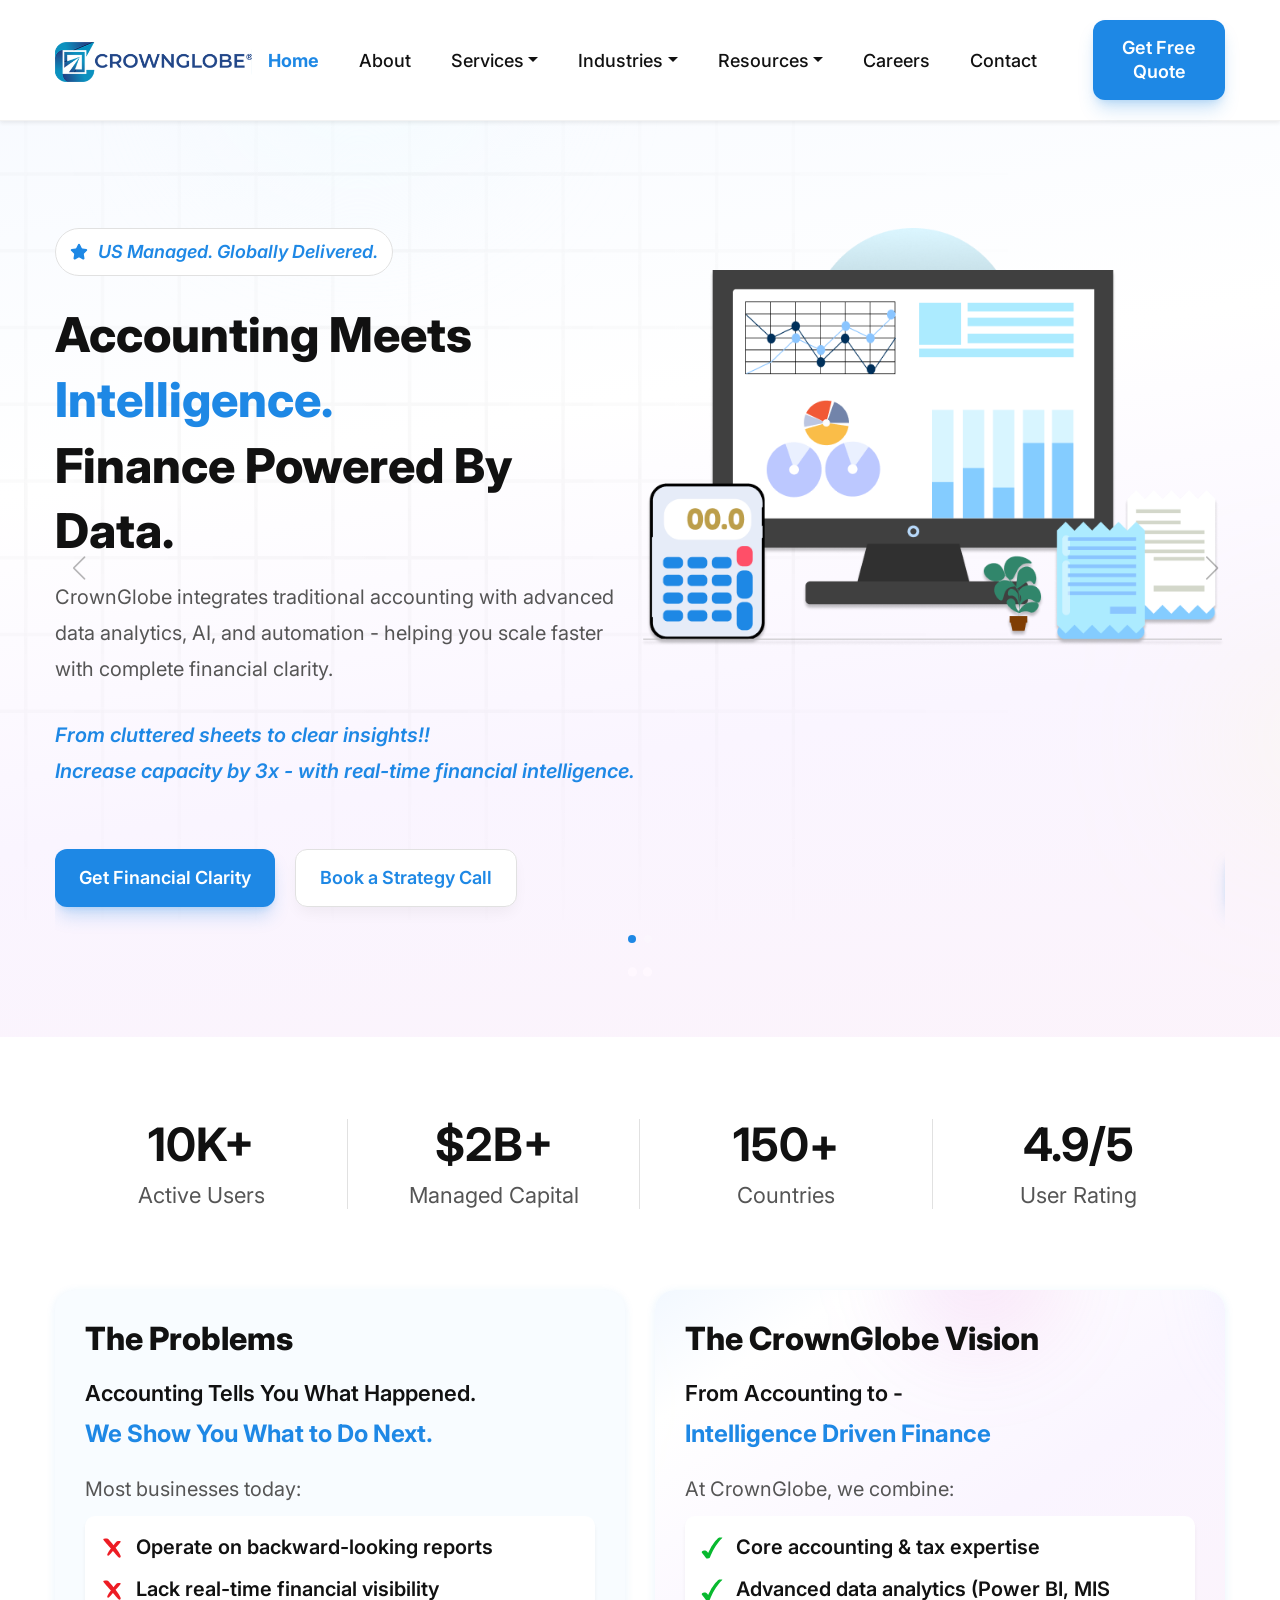
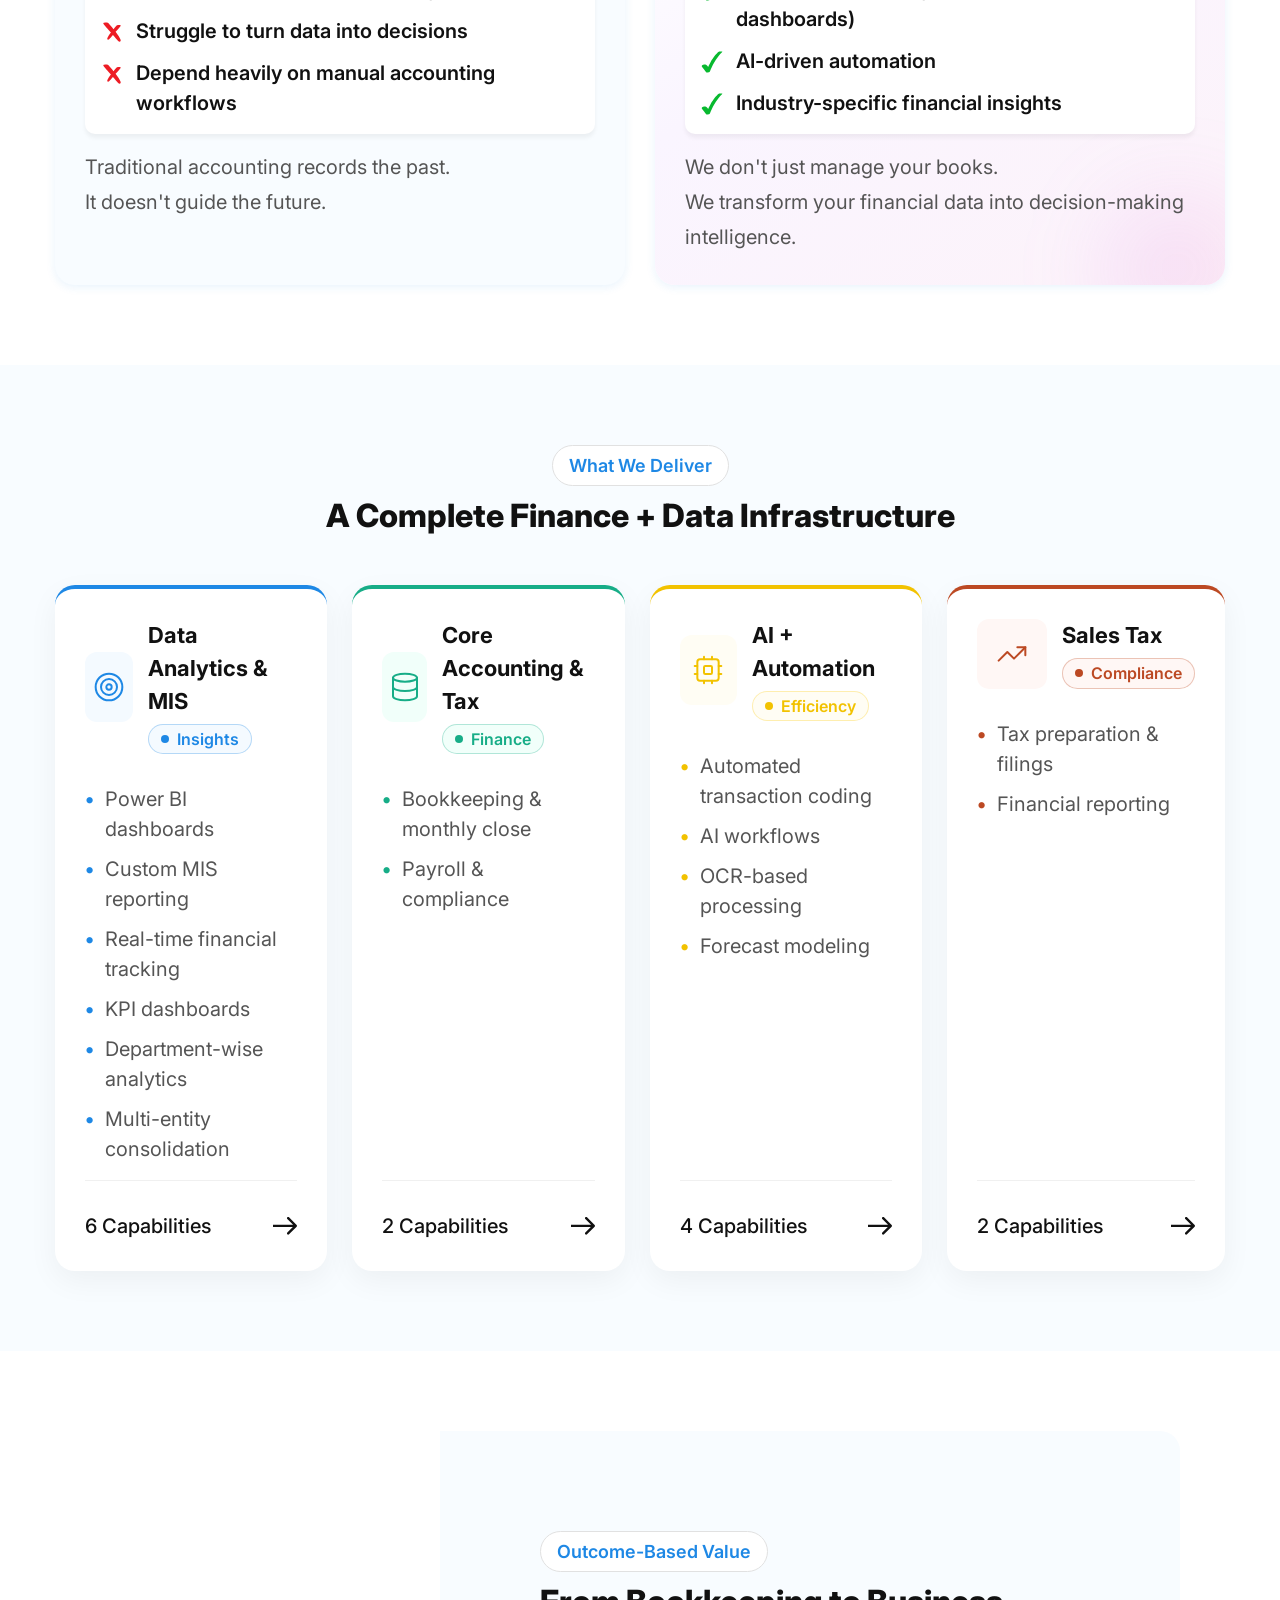
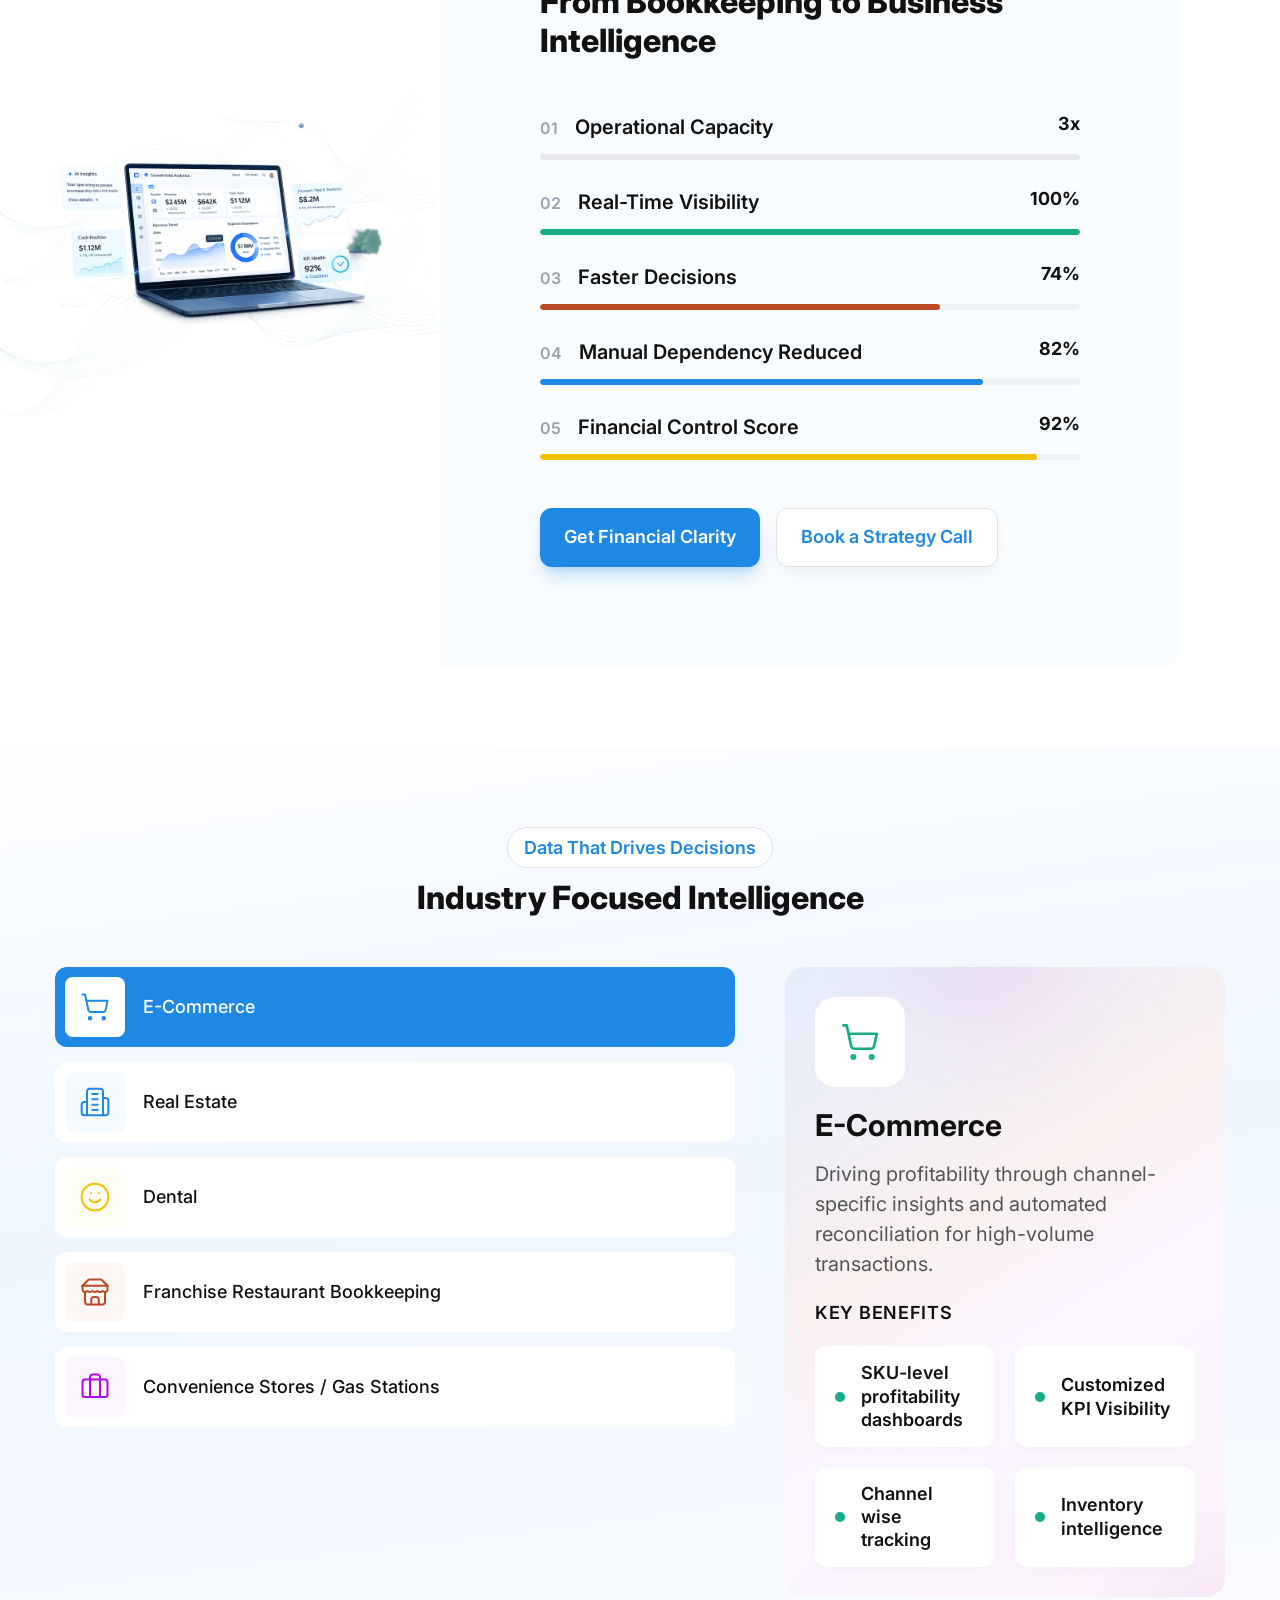
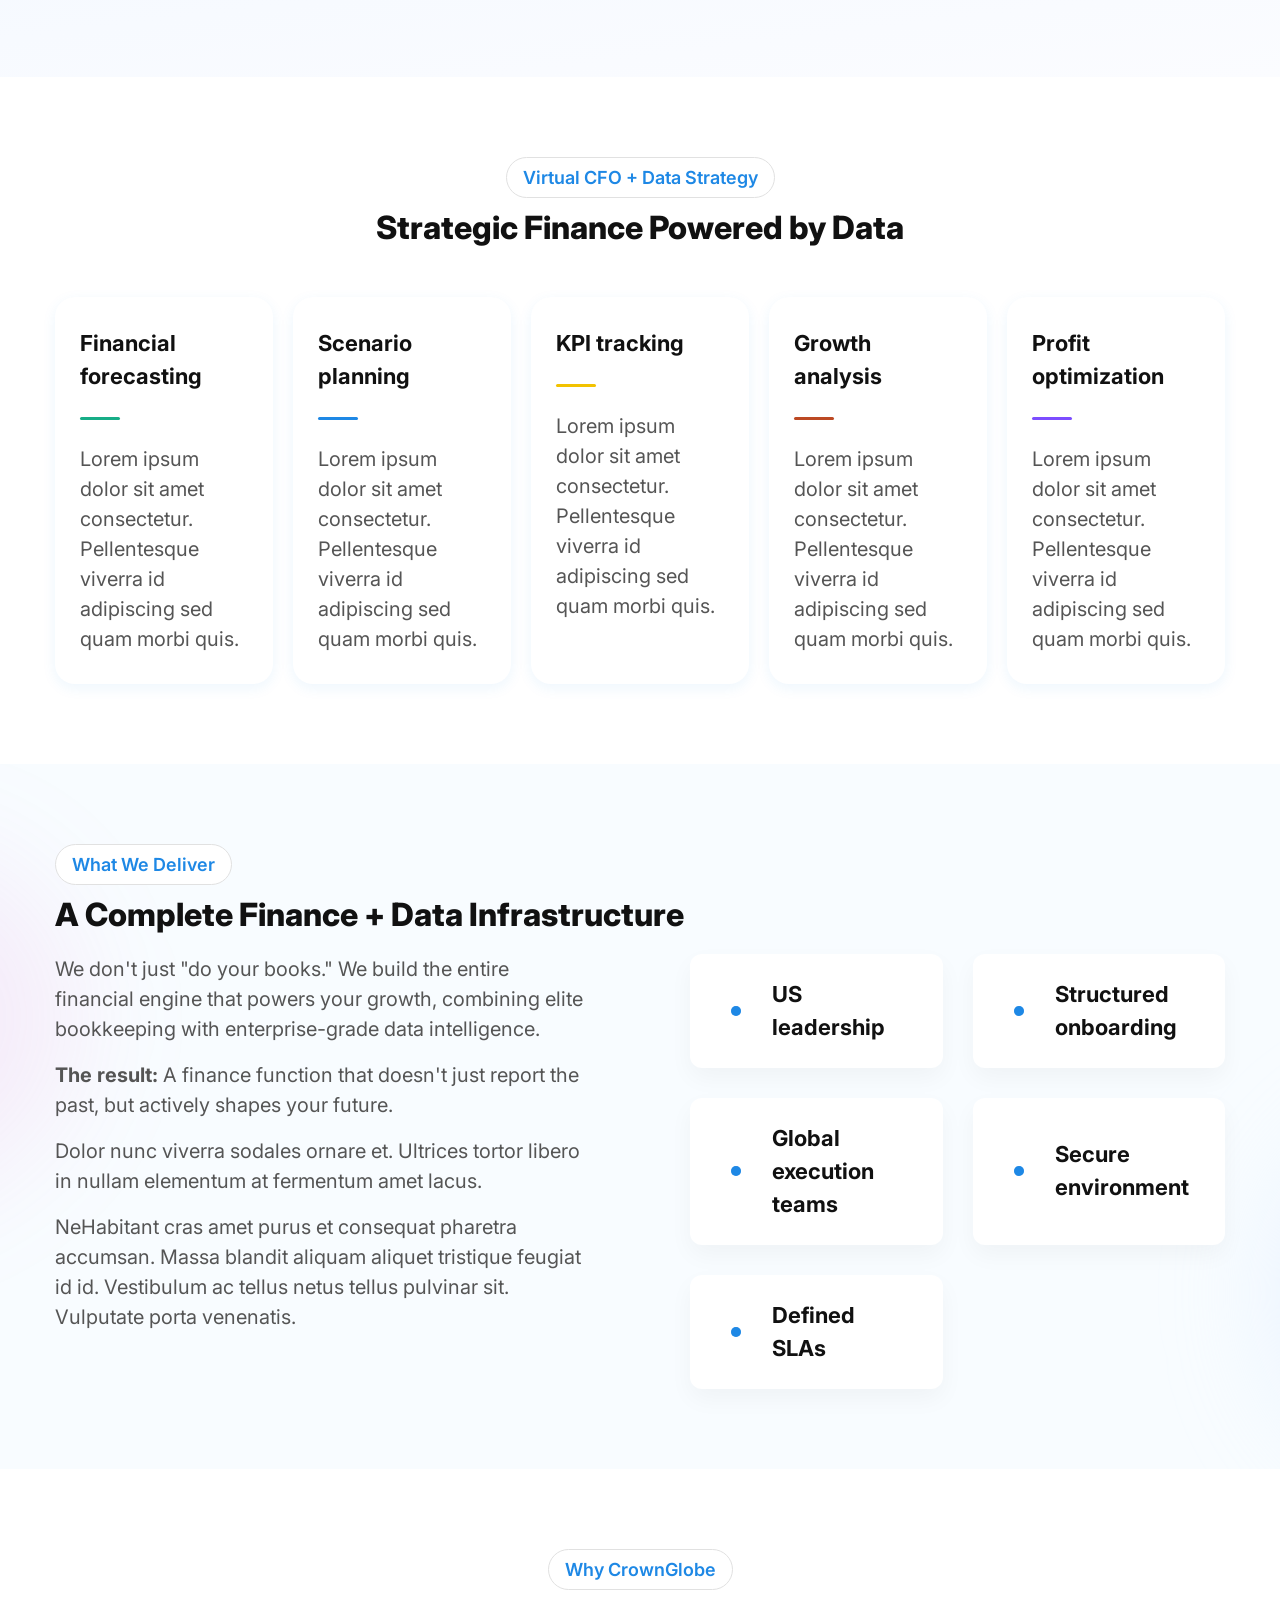
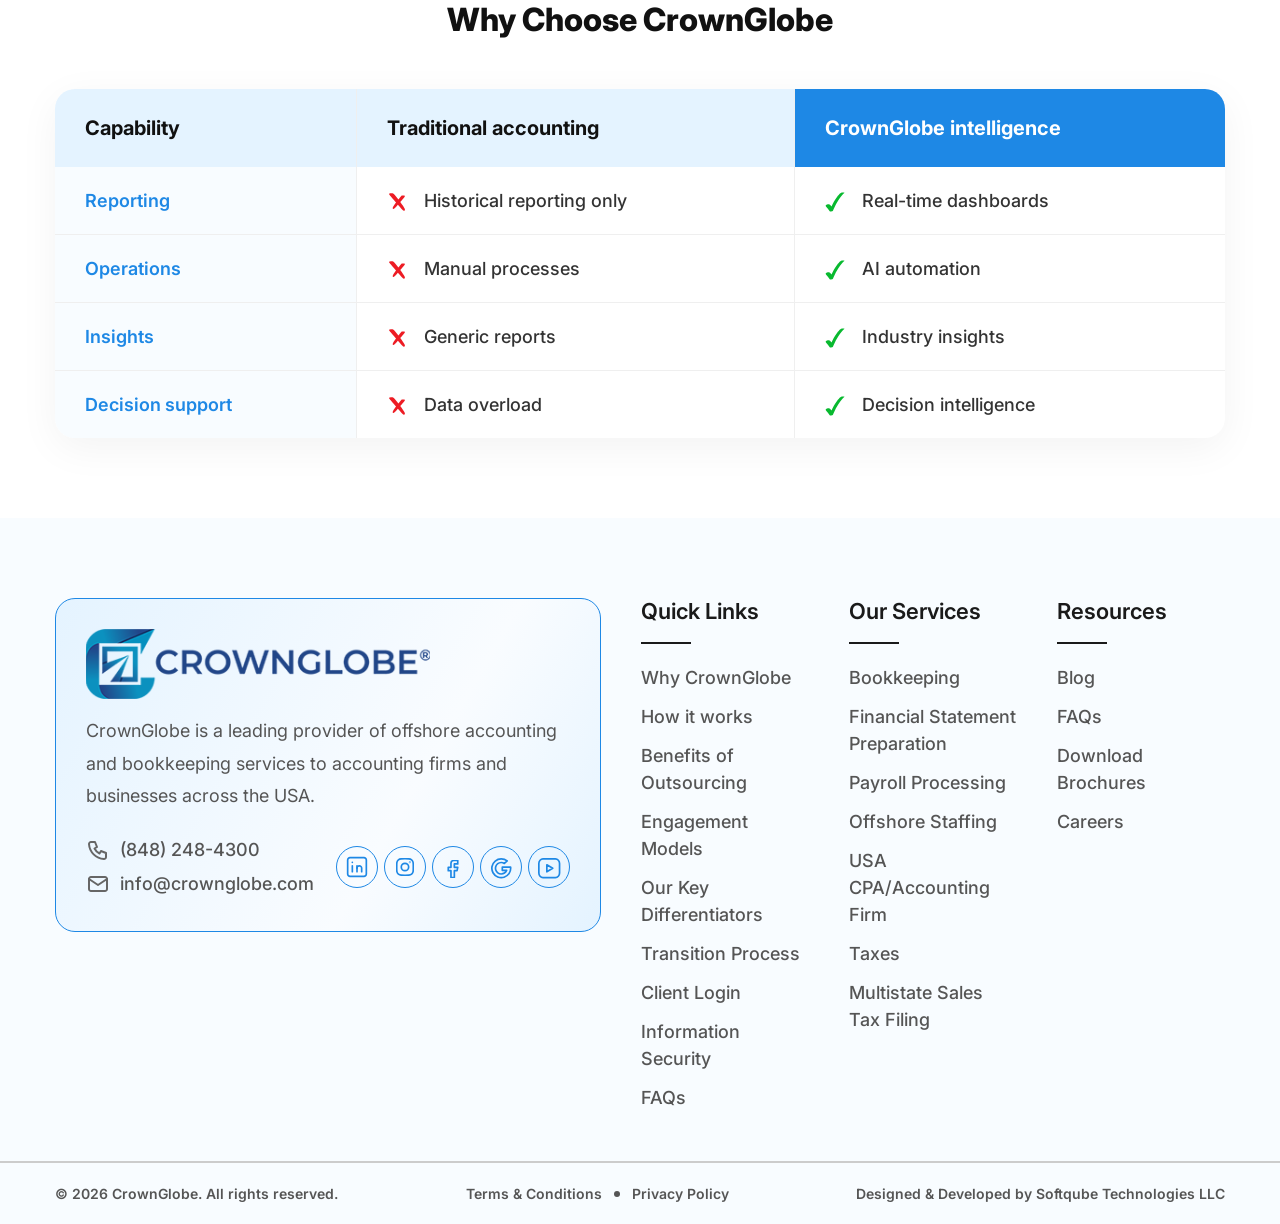
==== index.html @ 58e28f7f "Desing Chnages Done" ====
<!DOCTYPE html>
<html lang="en">

<head>
    <meta charset="UTF-8">
    <meta name="viewport" content="width=device-width, initial-scale=1.0">
    <title>Crown Globe</title>
    <link href="https://cdn.jsdelivr.net/npm/bootstrap@5.3.3/dist/css/bootstrap.min.css" rel="stylesheet">
    <link rel="stylesheet" href="https://cdn.jsdelivr.net/npm/swiper@11/swiper-bundle.min.css" />
    <link rel="stylesheet" href="style/style.css">
    <link rel="stylesheet" href="style/services.css">
    <link rel="stylesheet" href="style/responsive.css">
    <link rel="icon" type="image/svg+xml" href="media-images/favicon.svg">
</head>

<body>
    <!-- Header Section -->
    <header class="custom-header bg-white shadow-sm">
        <nav class="navbar navbar-expand-xl py-0">
            <div class="cg-container navbar-nav flex-row gap-2 align-items-center w-100">
                <!-- Logo -->
                <a class="navbar-brand me-0" href="index.html">
                    <img src="media-images/logo.svg"
                        alt="Crown Globe - Offshore Accounting and Bookkeeping Services for USA Firms" height="40"
                        class="d-inline-block align-text-top">
                </a>
                <div class="d-flex gap-xl-5 gap-3 align-items-center justify-content-end w-100">
                    <!-- Mobile Toggle -->
                    <button class="navbar-toggler" type="button" data-bs-toggle="collapse" data-bs-target="#navContent">
                        <span class="navbar-toggler-icon"></span>
                    </button>

                    <!-- Navigation Links -->
                    <div class="collapse navbar-collapse justify-content-center" id="navContent">
                        <div class="mobile-menu-header d-xl-none">
                            <a href="#"><img src="media-images/logo.svg"
                                    alt="Crown Globe - Global Accounting Intelligence" height="40"></a>
                            <button class="navbar-toggler close-btn" type="button" data-bs-toggle="collapse"
                                data-bs-target="#navContent">
                                <span>&times;</span>
                            </button>
                        </div>
                        <ul class="navbar-nav gap-xl-4 gap-1">
                            <li class="nav-item ">
                                <a class="nav-link active" href="index.html">Home</a>
                            </li>
                            <li class="nav-item">
                                <a class="nav-link" href="#">About</a>
                            </li>
                            <li class="nav-item dropdown">
                                <a class="nav-link dropdown-toggle" href="services.html" role="button"
                                    data-bs-toggle="dropdown">Services</a>
                                <ul class="dropdown-menu">
                                    <li><a class="dropdown-item" href="services.html">Bookkeeping</a></li>
                                    <li><a class="dropdown-item" href="#">Financial Statement Preparation</a></li>
                                    <li><a class="dropdown-item" href="#">Payroll Processing</a></li>
                                    <li><a class="dropdown-item" href="#">Offshore Staffing</a></li>
                                    <li><a class="dropdown-item" href="transition.html">Transition Process</a></li>
                                    <li><a class="dropdown-item" href="for-tax.html">USA CPA/Accounting Firm</a></li>
                                    <li><a class="dropdown-item" href="for-tax.html">Taxes</a></li>
                                </ul>
                            </li>
                            <li class="nav-item dropdown">
                                <a class="nav-link dropdown-toggle" href="#" role="button"
                                    data-bs-toggle="dropdown">Industries</a>
                                <ul class="dropdown-menu">
                                    <li><a class="dropdown-item" href="#">Dental</a></li>
                                    <li><a class="dropdown-item" href="#">Franchise</a></li>
                                    <li><a class="dropdown-item" href="#">Liquor Store</a></li>
                                    <li><a class="dropdown-item" href="#">Gas Station</a></li>
                                    <li><a class="dropdown-item" href="#">Hotel</a></li>
                                    <li><a class="dropdown-item" href="#">IT & AI</a></li>
                                    <li><a class="dropdown-item" href="#">Real Estate</a></li>
                                    <li><a class="dropdown-item" href="#">Restaurant</a></li>
                                </ul>
                            </li>
                            <li class="nav-item dropdown">
                                <a class="nav-link dropdown-toggle" href="#" role="button"
                                    data-bs-toggle="dropdown">Resources</a>
                                <ul class="dropdown-menu">
                                    <li><a class="dropdown-item" href="Blog.html">Blogs</a></li>
                                    <li><a class="dropdown-item" href="#">Videos</a></li>
                                    <li><a class="dropdown-item" href="#">Brochures</a></li>
                                    <li><a class="dropdown-item" href="#">Tax Tips</a></li>
                                </ul>
                            </li>
                            <li class="nav-item">
                                <a class="nav-link" href="#">Careers</a>
                            </li>
                            <li class="nav-item">
                                <a class="nav-link" href="#">Contact</a>
                            </li>
                        </ul>
                        <div class="d-xl-none my-3 w-100 px-3">
                            <a href="#" class="common-btn py-3 px-4 w-100 text-center">Get Free Quote</a>
                        </div>
                    </div>

                    <!-- Call to Action -->
                    <div class="d-none d-lg-block">
                        <a href="#" class="common-btn py-3 px-4">Get Free Quote</a>
                    </div>
                </div>
            </div>
        </nav>
    </header>
    <!-- Hero Section -->
    <main>
        <!-- Hero-section -->
        <section>
            <div class="hero-main py-80"
                style="background:url(./media-images/hero-bg.svg) no-repeat center center/cover;">
                <div class="cg-container">
                    <div class="swiper hero-slider">
                        <div class="swiper-wrapper">
                            <!-- Slide 1 -->
                            <div class="swiper-slide">
                                <div class="hero-inner-main">
                                    <div class="hero-inner">
                                        <div class="hero-content">
                                            <span><img src="./media-images/star-icon.svg"
                                                    alt="Quality Assurance Star Icon">
                                                US Managed. Globally Delivered.</span>
                                            <h1>Accounting Meets<br /> <span>Intelligence.</span><br /> Finance Powered
                                                By Data.
                                            </h1>
                                            <p>CrownGlobe integrates traditional accounting with advanced data
                                                analytics, AI, and automation - helping you scale faster with complete
                                                financial clarity.</p>
                                            <div class="highlight-content">
                                                <p>From cluttered sheets to clear insights!! <br /> Increase capacity by
                                                    3x -
                                                    with real-time financial intelligence.</p>
                                            </div>
                                            <div class="hero-btn">
                                                <a href="#" class="common-btn py-3 px-4">Get Financial Clarity</a>
                                                <a href="#" class="common-btn-white py-3 px-4">Book a Strategy Call</a>
                                            </div>
                                        </div>
                                    </div>
                                    <div class="hero-image">
                                        <img src="media-images/hero-main.png"
                                            alt="Crown Globe - Advanced Financial Analytics and AI Powered Accounting Platform"
                                            class="img-fluid">
                                    </div>
                                </div>
                            </div>
                            <!-- Slide 2 -->
                            <div class="swiper-slide">
                                <div class="hero-inner-main">
                                    <div class="hero-inner">
                                        <div class="hero-content">
                                            <span><img src="./media-images/star-icon.svg"
                                                    alt="Quality Assurance Star Icon">
                                                US Managed. Globally Delivered.</span>
                                            <h1>Accounting Meets<br /> <span>Intelligence.</span><br /> Finance Powered
                                                By Data.
                                            </h1>
                                            <p>CrownGlobe integrates traditional accounting with advanced data
                                                analytics, AI, and automation - helping you scale faster with complete
                                                financial clarity.</p>
                                            <div class="highlight-content">
                                                <p>From cluttered sheets to clear insights!! <br /> Increase capacity by
                                                    3x -
                                                    with real-time financial intelligence.</p>
                                            </div>
                                            <div class="hero-btn">
                                                <a href="#" class="common-btn py-3 px-4">Get Financial Clarity</a>
                                                <a href="#" class="common-btn-white py-3 px-4">Book a Strategy Call</a>
                                            </div>
                                        </div>
                                    </div>
                                    <div class="hero-image">
                                        <img src="media-images/hero-main.png"
                                            alt="Crown Globe - Accounting Intelligence and Business Growth Dashboard"
                                            class="img-fluid">
                                    </div>
                                </div>
                            </div>
                            <!-- Repeat Slide 1 for demonstration if needed -->
                        </div>
                        <!-- Navigation -->
                        <div class="swiper-button-next"></div>
                        <div class="swiper-button-prev"></div>
                        <!-- Pagination -->
                        <div class="swiper-pagination"></div>
                    </div>
                </div>
            </div>
        </section>
        <!-- The Problem Section -->
        <section>
            <div class="problem-section py-80">
                <div class="cg-container">
                    <div class="stats-grid">
                        <div class="stat-item">
                            <h2 class="counter" data-target="10">10</h2><span>K+</span>
                            <p>Active Users</p>
                        </div>
                        <div class="stat-item">
                            <span>$</span>
                            <h2 class="counter" data-target="2">2</h2><span>B+</span>
                            <p>Managed Capital</p>
                        </div>
                        <div class="stat-item">
                            <h2 class="counter" data-target="150">0</h2><span>+</span>
                            <p>Countries</p>
                        </div>
                        <div class="stat-item">
                            <h2 class="counter" data-target="4.9" data-decimal="1">4.9</h2><span>/5</span>
                            <p>User Rating</p>
                        </div>
                    </div>
                    <div class="comparison-grid pt-80">
                        <div class="problem-card">
                            <h3>The Problems</h3>
                            <h4>Accounting Tells You What Happened. <span>We Show You What to Do Next.</span></h4>
                            <p>Most businesses today:</p>
                            <ul>
                                <li>Operate on backward-looking reports</li>
                                <li>Lack real-time financial visibility</li>
                                <li>Struggle to turn data into decisions</li>
                                <li>Depend heavily on manual accounting
                                    workflows</li>
                            </ul>
                            <div class="card-footer">
                                <p>Traditional accounting records the past. <br> It doesn't guide the future.</p>
                            </div>
                        </div>
                        <div class="vision-card common-bg-gradient">
                            <h3>The CrownGlobe Vision</h3>
                            <h4>From Accounting to - <span>Intelligence Driven Finance</span></h4>
                            <p>At CrownGlobe, we combine:</p>
                            <ul>
                                <li>Core accounting & tax expertise</li>
                                <li>Advanced data analytics (Power BI, MIS
                                    dashboards)</li>
                                <li>AI-driven automation</li>
                                <li>Industry-specific financial insights</li>
                            </ul>
                            <div class="card-footer">
                                <p>We don't just manage your books. <br> We transform your financial data into
                                    decision-making intelligence.</p>
                            </div>
                        </div>
                    </div>
                </div>
            </div>
        </section>
        <!-- What We Deliver -->
        <section>
            <div class="what-we-deliver py-80 common-bg-gradient-light">
                <div class="cg-container">
                    <div class="section-header">
                        <span>What We Deliver</span>
                        <h2>A Complete Finance + Data Infrastructure</h2>
                    </div>
                    <div class="deliver-grid">
                        <!-- Card 1 -->
                        <div class="deliver-card border-blue">
                            <div class="card-top">
                                <div class="icon-box bg-light-blue">
                                    <img src="media-images/why-us-1.svg"
                                        alt="Data Analytics and MIS Reporting Insights Icon">
                                </div>
                                <div class="title-box">
                                    <h3>Data Analytics & MIS</h3>
                                    <span class="badge-pill pill-blue">Insights</span>
                                </div>
                            </div>
                            <ul>
                                <li>Power BI dashboards</li>
                                <li>Custom MIS reporting</li>
                                <li>Real-time financial tracking</li>
                                <li>KPI dashboards</li>
                                <li>Department-wise analytics</li>
                                <li>Multi-entity consolidation</li>
                            </ul>
                            <a class="card-footer">
                                <span>6 Capabilities</span>
                                <img src="media-images/black-right-arrow.svg" alt="View More Capabilities">
                            </a>
                        </div>
                        <!-- Card 2 -->
                        <div class="deliver-card border-green">
                            <div class="card-top">
                                <div class="icon-box bg-light-green">
                                    <img src="media-images/why-us-2.svg" alt="Core Accounting and Tax Services Icon">
                                </div>
                                <div class="title-box">
                                    <h3>Core Accounting & Tax</h3>
                                    <span class="badge-pill pill-green">Finance</span>
                                </div>
                            </div>
                            <ul>
                                <li>Bookkeeping & monthly close</li>
                                <li>Payroll & compliance</li>
                            </ul>
                            <a class="card-footer">
                                <span>2 Capabilities</span>
                                <img src="media-images/black-right-arrow.svg" alt="View More Capabilities">
                            </a>
                        </div>
                        <!-- Card 3 -->
                        <div class="deliver-card border-yellow">
                            <div class="card-top">
                                <div class="icon-box bg-light-yellow">
                                    <img src="media-images/why-us-3.svg" alt="AI and Financial Process Automation Icon">
                                </div>
                                <div class="title-box">
                                    <h3>AI + Automation</h3>
                                    <span class="badge-pill pill-yellow">Efficiency</span>
                                </div>
                            </div>
                            <ul>
                                <li>Automated transaction coding</li>
                                <li>AI workflows</li>
                                <li>OCR-based processing</li>
                                <li>Forecast modeling</li>
                            </ul>
                            <a class="card-footer">
                                <span>4 Capabilities</span>
                                <img src="media-images/black-right-arrow.svg" alt="View More Capabilities">
                            </a>
                        </div>
                        <!-- Card 4 -->
                        <div class="deliver-card border-orange">
                            <div class="card-top">
                                <div class="icon-box bg-light-orange">
                                    <img src="media-images/why-us-4.svg"
                                        alt="Sales Tax Compliance and Filing Services Icon">
                                </div>
                                <div class="title-box">
                                    <h3>Sales Tax</h3>
                                    <span class="badge-pill pill-orange">Compliance</span>
                                </div>
                            </div>
                            <ul>
                                <li>Tax preparation & filings</li>
                                <li>Financial reporting</li>
                            </ul>
                            <a class="card-footer">
                                <span>2 Capabilities</span>
                                <img src="media-images/black-right-arrow.svg" alt="View More Capabilities">
                            </a>
                        </div>
                    </div>
                </div>
            </div>
        </section>
        <!-- Outcome-Based Value -->
        <section>
            <div class="outcome-main py-80">
                <div>
                    <div class="outcome-grid">
                        <div class="outcome-image">
                            <img src="media-images/outcome-image.png"
                                alt="CrownGlobe Performance Metrics - Visualizing Business Growth and Operational Capacity"
                                class="img-fluid">
                        </div>
                        <div class="outcome-content">
                            <div class="section-header">
                                <span>Outcome-Based Value</span>
                                <h2>From Bookkeeping to Business Intelligence</h2>
                            </div>
                            <div class="progress-list">
                                <!-- Progress Item 1 -->
                                <div class="progress-item">
                                    <div class="progress-info">
                                        <h3><span>01</span> Operational capacity</h3>
                                        <span class="value">3x</span>
                                    </div>
                                    <div class="progress-bar-bg">
                                        <div class="progress-bar-fill bg-blue" data-width="100"></div>
                                    </div>
                                </div>
                                <!-- Progress Item 2 -->
                                <div class="progress-item">
                                    <div class="progress-info">
                                        <h3><span>02</span> Real-time visibility</h3>
                                        <span class="value">100%</span>
                                    </div>
                                    <div class="progress-bar-bg">
                                        <div class="progress-bar-fill bg-green" data-width="100"></div>
                                    </div>
                                </div>
                                <!-- Progress Item 3 -->
                                <div class="progress-item">
                                    <div class="progress-info">
                                        <h3><span>03</span> Faster decisions</h3>
                                        <span class="value">74%</span>
                                    </div>
                                    <div class="progress-bar-bg">
                                        <div class="progress-bar-fill bg-orange" data-width="74"></div>
                                    </div>
                                </div>
                                <!-- Progress Item 4 -->
                                <div class="progress-item">
                                    <div class="progress-info">
                                        <h3><span>04</span> Manual dependency reduced</h3>
                                        <span class="value">82%</span>
                                    </div>
                                    <div class="progress-bar-bg">
                                        <div class="progress-bar-fill bg-blue-dark" data-width="82"></div>
                                    </div>
                                </div>
                                <!-- Progress Item 5 -->
                                <div class="progress-item">
                                    <div class="progress-info">
                                        <h3><span>05</span> Financial control score</h3>
                                        <span class="value">92%</span>
                                    </div>
                                    <div class="progress-bar-bg">
                                        <div class="progress-bar-fill bg-yellow" data-width="92"></div>
                                    </div>
                                </div>
                            </div>
                            <div class="outcome-btns mt-5">
                                <a href="#" class="common-btn py-3 px-4">Get Financial Clarity</a>
                                <a href="#" class="common-btn-white py-3 px-4 ms-3">Book a Strategy Call</a>
                            </div>
                        </div>
                    </div>
                </div>
            </div>
        </section>
        <!-- Industry Focused Intelligence -->
        <section>
            <div class="industry-section py-80">
                <div class="cg-container">
                    <div class="section-header">
                        <span>Data That Drives Decisions</span>
                        <h2>Industry Focused Intelligence</h2>
                    </div>

                    <div class="industry-tab-wrapper">
                        <!-- Vertical Tabs Nav -->
                        <div class="industry-nav" id="industryTab" role="tablist" aria-orientation="vertical">
                            <button class="nav-link active" id="ecommerce-tab" data-bs-toggle="pill"
                                data-bs-target="#ecommerce" type="button" role="tab">
                                <div class="icon-box"><img src="media-images/ecommerce.svg"
                                        alt="E-Commerce Industry Financial Services Icon"></div>
                                <span>E-Commerce</span>
                            </button>
                            <button class="nav-link" id="realestate-tab" data-bs-toggle="pill"
                                data-bs-target="#realestate" type="button" role="tab">
                                <div class="icon-box"><img src="media-images/real-estate.svg"
                                        alt="Real Estate Financial Management Icon"></div>
                                <span>Real Estate</span>
                            </button>
                            <button class="nav-link" id="dental-tab" data-bs-toggle="pill" data-bs-target="#dental"
                                type="button" role="tab">
                                <div class="icon-box"><img src="media-images/dental.svg"
                                        alt="Dental Practice Accounting and Analytics Icon"></div>
                                <span>Dental</span>
                            </button>
                            <button class="nav-link" id="franchise-tab" data-bs-toggle="pill"
                                data-bs-target="#franchise" type="button" role="tab">
                                <div class="icon-box"><img src="media-images/franchise.svg"
                                        alt="Franchise Restaurant Bookkeeping and COGS Management Icon"></div>
                                <span>Franchise Restaurant Bookkeeping</span>
                            </button>
                            <button class="nav-link" id="convenience-tab" data-bs-toggle="pill"
                                data-bs-target="#convenience" type="button" role="tab">
                                <div class="icon-box"><img src="media-images/convenience.svg"
                                        alt="Convenience Stores and Gas Stations Financial Tracking Icon"></div>
                                <span>Convenience Stores / Gas Stations</span>
                            </button>
                        </div>

                        <!-- Tab Content -->
                        <div class="tab-content industry-content" id="industryTabContent">
                            <!-- E-Commerce Content -->
                            <div class="tab-pane fade show active" id="ecommerce" role="tabpanel">
                                <div class="content-header">
                                    <div class="content-icon">
                                        <img src="media-images/ecommerce.svg"
                                            alt="Detailed E-Commerce Business Intelligence Icon">
                                    </div>
                                    <h3>E-Commerce</h3>
                                    <p>Driving profitability through channel-specific insights and automated
                                        reconciliation for high-volume transactions.</p>
                                    <h4>Key Benefits</h4>
                                </div>
                                <div class="benefits-grid">
                                    <div class="benefit-item">
                                        <span class="dot" style="--pulse-color: #17ad87;"></span>
                                        <span>SKU-level profitability dashboards</span>
                                    </div>
                                    <div class="benefit-item">
                                        <span class="dot" style="--pulse-color: #17ad87;"></span>
                                        <span>Customized KPI Visibility</span>
                                    </div>
                                    <div class="benefit-item">
                                        <span class="dot" style="--pulse-color: #17ad87;"></span>
                                        <span>Channel wise tracking</span>
                                    </div>
                                    <div class="benefit-item">
                                        <span class="dot" style="--pulse-color: #17ad87;"></span>
                                        <span>Inventory intelligence</span>
                                    </div>
                                </div>
                            </div>
                            <!-- Real Estate Content -->
                            <div class="tab-pane fade" id="realestate" role="tabpanel">
                                <div class="content-header">
                                    <div class="content-icon">
                                        <img src="media-images/real-estate.svg"
                                            alt="Detailed Real Estate Asset Management Icon">
                                    </div>
                                    <h3>Real Estate</h3>
                                    <p>Full-cycle financial management for property owners and developers, focusing on
                                        cash flow and tax efficiency.</p>
                                    <h4>Key Benefits</h4>
                                </div>
                                <div class="benefits-grid">
                                    <div class="benefit-item">
                                        <span class="dot" style="--pulse-color: var(--blue);"></span>
                                        <span>Project profitability</span>
                                    </div>
                                    <div class="benefit-item">
                                        <span class="dot" style="--pulse-color: var(--blue);"></span>
                                        <span>Commission dashboards</span>
                                    </div>
                                    <div class="benefit-item">
                                        <span class="dot" style="--pulse-color: var(--blue);"></span>
                                        <span>Multi-entity reporting</span>
                                    </div>
                                </div>
                            </div>
                            <!-- Dental Content -->
                            <div class="tab-pane fade" id="dental" role="tabpanel">
                                <div class="content-header">
                                    <div class="content-icon">
                                        <img src="media-images/dental.svg"
                                            alt="Detailed Dental Practice Performance Analytics Icon">
                                    </div>
                                    <h3>Dental Practices</h3>
                                    <p>Scaling dental clinics with robust practice management integration and overhead
                                        analysis.</p>
                                    <h4>Key Benefits</h4>
                                </div>
                                <div class="benefits-grid">
                                    <div class="benefit-item">
                                        <span class="dot" style="--pulse-color: #f2c200;"></span>
                                        <span>Provider analytics</span>
                                    </div>
                                    <div class="benefit-item">
                                        <span class="dot" style="--pulse-color: #f2c200;"></span>
                                        <span>Revenue & Expenses Insights</span>
                                    </div>
                                    <div class="benefit-item">
                                        <span class="dot" style="--pulse-color: #f2c200;"></span>
                                        <span>Location performance</span>
                                    </div>
                                </div>
                            </div>
                            <!-- Franchise Content -->
                            <div class="tab-pane fade" id="franchise" role="tabpanel">
                                <div class="content-header">
                                    <div class="content-icon">
                                        <img src="media-images/franchise.svg"
                                            alt="Detailed Franchise Restaurant Bookkeeping Services Icon">
                                    </div>
                                    <h3>Franchise Restaurant Bookkeeping</h3>
                                    <p>Specialized bookkeeping for food and beverage franchises with a focus on COGS and
                                        prime cost management.</p>
                                    <h4>Key Benefits</h4>
                                </div>
                                <div class="benefits-grid">
                                    <div class="benefit-item">
                                        <span class="dot" style="--pulse-color: #bc4923;"></span>
                                        <span>SOC 2 Type II certified</span>
                                    </div>
                                    <div class="benefit-item">
                                        <span class="dot" style="--pulse-color: #bc4923;"></span>
                                        <span>SOC 2 Type II certified</span>
                                    </div>
                                    <div class="benefit-item">
                                        <span class="dot" style="--pulse-color: #bc4923;"></span>
                                        <span>SOC 2 Type II certified</span>
                                    </div>
                                    <div class="benefit-item">
                                        <span class="dot" style="--pulse-color: #bc4923;"></span>
                                        <span>SOC 2 Type II certified</span>
                                    </div>
                                </div>
                            </div>
                            <!-- Convenience Content -->
                            <div class="tab-pane fade" id="convenience" role="tabpanel">
                                <div class="content-header">
                                    <div class="content-icon">
                                        <img src="media-images/convenience.svg"
                                            alt="Detailed Convenience Store Profit Margin Tracking Icon">
                                    </div>
                                    <h3>Convenience Stores / Gas Stations</h3>
                                    <p>Unique financial systems for retail fuel and convenience store operators to
                                        manage complex inventory and margins.</p>
                                    <h4>Key Benefits</h4>
                                </div>
                                <div class="benefits-grid">
                                    <div class="benefit-item">
                                        <span class="dot" style="--pulse-color: #7c4dff;"></span>
                                        <span>Fuel margin tracking</span>
                                    </div>
                                    <div class="benefit-item">
                                        <span class="dot" style="--pulse-color: #7c4dff;"></span>
                                        <span>Shrinkage analytics</span>
                                    </div>
                                    <div class="benefit-item">
                                        <span class="dot" style="--pulse-color: #7c4dff;"></span>
                                        <span>Store-level dashboards</span>
                                    </div>
                                </div>
                            </div>
                        </div>
                    </div>
                </div>
            </div>
        </section>
        <!-- Strategic Finance Powered by Data -->
        <section>
            <div class="strategic-finance py-80">
                <div class="cg-container">
                    <div class="section-header">
                        <span>Virtual CFO + Data Strategy</span>
                        <h2>Strategic Finance Powered by Data</h2>
                    </div>

                    <div class="strategic-grid">
                        <div class="strategic-card">
                            <h4>Financial forecasting</h4>
                            <div class="accent-line"></div>
                            <p>Lorem ipsum dolor sit amet consectetur. Pellentesque viverra id adipiscing sed quam morbi
                                quis.</p>
                        </div>
                        <div class="strategic-card">
                            <h4>Scenario planning</h4>
                            <div class="accent-line"></div>
                            <p>Lorem ipsum dolor sit amet consectetur. Pellentesque viverra id adipiscing sed quam morbi
                                quis.</p>
                        </div>
                        <div class="strategic-card">
                            <h4>KPI tracking</h4>
                            <div class="accent-line"></div>
                            <p>Lorem ipsum dolor sit amet consectetur. Pellentesque viverra id adipiscing sed quam morbi
                                quis.</p>
                        </div>
                        <div class="strategic-card">
                            <h4>Growth analysis</h4>
                            <div class="accent-line"></div>
                            <p>Lorem ipsum dolor sit amet consectetur. Pellentesque viverra id adipiscing sed quam morbi
                                quis.</p>
                        </div>
                        <div class="strategic-card">
                            <h4>Profit optimization</h4>
                            <div class="accent-line"></div>
                            <p>Lorem ipsum dolor sit amet consectetur. Pellentesque viverra id adipiscing sed quam morbi
                                quis.</p>
                        </div>
                    </div>
                </div>
            </div>
        </section>
        <!-- A Complete Finance + Data Infrastructure -->
        <section>
            <div class="complete-finance-data common-bg-gradient-light py-80">
                <div class="cg-container">
                    <div class="section-header">
                        <span>What We Deliver</span>
                        <h2>A Complete Finance + Data Infrastructure</h2>
                    </div>
                    <div class="complete-finance-grid">
                        <div class="complete-finance-left">
                            <p>We don't just "do your books." We build the entire financial engine that powers your
                                growth,
                                combining elite bookkeeping with enterprise-grade data intelligence.</p>
                            <p><strong>The result:</strong> A finance function that doesn't just report the past, but
                                actively
                                shapes your future.</p>
                            <p>Dolor nunc viverra sodales ornare et. Ultrices tortor libero in nullam elementum at
                                fermentum amet lacus. </p>
                            <p>NeHabitant cras amet purus et consequat pharetra accumsan. Massa blandit aliquam aliquet
                                tristique feugiat id id. Vestibulum ac tellus netus tellus pulvinar sit. Vulputate porta
                                venenatis.</p>
                        </div>
                        <div class="complete-finance-right">
                            <div class="finance-features-grid">
                                <div class="finance-feature-item">
                                    <span class="pulse-dot"></span>
                                    <span>US leadership</span>
                                </div>
                                <div class="finance-feature-item">
                                    <span class="pulse-dot"></span>
                                    <span>Structured onboarding</span>
                                </div>
                                <div class="finance-feature-item">
                                    <span class="pulse-dot"></span>
                                    <span>Global execution teams</span>
                                </div>
                                <div class="finance-feature-item">
                                    <span class="pulse-dot"></span>
                                    <span>Secure environment</span>
                                </div>
                                <div class="finance-feature-item">
                                    <span class="pulse-dot"></span>
                                    <span>Defined SLAs</span>
                                </div>
                            </div>
                        </div>
                    </div>
                </div>
            </div>
        </section>
        <!-- Why CrownGlobe -->
        <section>
            <div class="why-crown-globe py-80">
                <div class="cg-container">
                    <div class="section-header">
                        <span>Why CrownGlobe</span>
                        <h2>Why Choose CrownGlobe</h2>
                    </div>
                    <div class="comparison-table-container">
                        <table class="comparison-table">
                            <thead>
                                <tr>
                                    <th>Capability</th>
                                    <th>Traditional accounting</th>
                                    <th class="highlight-header">CrownGlobe intelligence</th>
                                </tr>
                            </thead>
                            <tbody>
                                <tr>
                                    <td class="capability-cell">Reporting</td>
                                    <td><img src="./images/wrong.svg" alt="No"> Historical reporting only</td>
                                    <td><img src="./images/correct.svg" alt="Yes"> Real-time dashboards</td>
                                </tr>
                                <tr>
                                    <td class="capability-cell">Operations</td>
                                    <td><img src="./images/wrong.svg" alt="No"> Manual processes</td>
                                    <td><img src="./images/correct.svg" alt="Yes"> AI automation</td>
                                </tr>
                                <tr>
                                    <td class="capability-cell">Insights</td>
                                    <td><img src="./images/wrong.svg" alt="No"> Generic reports</td>
                                    <td><img src="./images/correct.svg" alt="Yes"> Industry insights</td>
                                </tr>
                                <tr>
                                    <td class="capability-cell">Decision support</td>
                                    <td><img src="./images/wrong.svg" alt="No"> Data overload</td>
                                    <td><img src="./images/correct.svg" alt="Yes"> Decision intelligence</td>
                                </tr>
                            </tbody>
                        </table>
                    </div>
                </div>
            </div>
        </section>
    </main>
    <!-- Footer Section -->
    <footer class="footer-section">
        <div class="cg-container">
            <div class="footer-grid">
                <div class="footer-card">
                    <div class="footer-logo">
                        <img src="./media-images/logo.svg" alt="Crown Globe Logo - Corporate Finance and Tax Solutions">
                    </div>
                    <p>CrownGlobe is a leading provider of offshore accounting and bookkeeping services to accounting
                        firms and businesses across the USA.
                    </p>
                    <div class="footer-contact-links">
                        <ul>
                            <li>
                                <img src="./media-images/phone-icon.svg" alt="Contact Crown Globe via Phone">
                                <a href="tel:8482484300">(848) 248-4300</a>
                            </li>
                            <li>
                                <img src="./media-images/mail-icon.svg" alt="Email Crown Globe Support">
                                <a href="mailto:info@crownglobe.com">info@crownglobe.com</a>
                            </li>
                        </ul>
                        <ul>
                            <li><a href=""><img src="./media-images/linkdin.svg"
                                        alt="Connect with Crown Globe on LinkedIn"></a></li>
                            <li><a href=""><img src="./media-images/instagram.svg"
                                        alt="Follow Crown Globe on Instagram"></a></li>
                            <li><a href=""><img src="./media-images/facebook.svg"
                                        alt="Like Crown Globe on Facebook"></a></li>
                            <li><a href=""><img src="./media-images/google.svg" alt="Find Crown Globe on Google"></a>
                            </li>
                            <li><a href=""><img src="./media-images/youtube.svg"
                                        alt="Subscribe to Crown Globe on YouTube"></a></li>
                        </ul>
                    </div>
                </div>
                <div class="footer-column">
                    <h4>Quick Links</h4>
                    <ul>
                        <li><a href="#">Why CrownGlobe</a></li>
                        <li><a href="#">How it works</a></li>
                        <li><a href="#">Benefits of Outsourcing</a></li>
                        <li><a href="#">Engagement Models</a></li>
                        <li><a href="#">Our Key Differentiators</a></li>
                        <li><a href="#">Transition Process</a></li>
                        <li><a href="#">Client Login</a></li>
                        <li><a href="#">Information Security</a></li>
                        <li><a href="#">FAQs</a></li>
                    </ul>
                </div>
                <div class="footer-column">
                    <h4>Our Services</h4>
                    <ul>
                        <li><a href="#">Bookkeeping</a></li>
                        <li><a href="#">Financial Statement Preparation</a></li>
                        <li><a href="#">Payroll Processing</a></li>
                        <li><a href="#">Offshore Staffing</a></li>
                        <li><a href="#">USA CPA/Accounting Firm</a></li>
                        <li><a href="#">Taxes</a></li>
                        <li><a href="#">Multistate Sales Tax Filing</a></li>
                    </ul>
                </div>
                <div class="footer-column">
                    <h4>Resources</h4>
                    <ul>
                        <li><a href="#">Blog</a></li>
                        <li><a href="#">FAQs</a></li>
                        <li><a href="#">Download Brochures</a></li>
                        <li><a href="#">Careers</a></li>
                    </ul>
                </div>
            </div>
        </div>
        <hr style="border: 1px solid #CCCCCC;" />
        <div class="cg-container">
            <div class="footer-bottom-grid">
                <div class="copyright">
                    <p>&copy; 2026 CrownGlobe. All rights reserved.</p>
                </div>
                <div class="terms-condition">
                    <ul>
                        <li><a href="">Terms & Conditions</a></li>
                        <li><a href="">Privacy Policy</a></li>
                    </ul>
                </div>
                <div class="design-by">
                    <p>Designed & Developed by <a href="#">Softqube Technologies LLC</a></p>
                </div>
            </div>
        </div>
    </footer>
    <script src="https://cdn.jsdelivr.net/npm/swiper@11/swiper-bundle.min.js"></script>
    <script src="https://cdn.jsdelivr.net/npm/bootstrap@5.3.3/dist/js/bootstrap.bundle.min.js"></script>
    <script src="https://code.jquery.com/jquery-3.7.1.min.js"></script>
    <script src="js/index.js"></script>
</body>

</html>
---- style/style.css ----
@import url("https://fonts.googleapis.com/css2?family=Inter:ital,opsz,wght@0,14..32,100..900;1,14..32,100..900&display=swap");
:root {
  --inter: "Inter";
  --cg-container: 1620px;
  --blue: #1e88e5;
  --black: #111111;
  --dark: #1a1a1a;
  --grey: #555555;
  --white: #ffffff;
  --lightblue: #e5f1fc;
  /* Font Sizes */
  --font-54: 54px;
  --font-46: 46px;
  --font-44: 44px;
  --font-36: 36px;
  --font-30: 30px;
  --font-26: 26px;
  --font-24: 24px;
  --font-22: 22px;
  --font-20: 20px;
  --font-18: 18px;
  --font-16: 16px;
  --font-14: 14px;
}

html {
  scroll-behavior: smooth;
}
* {
  padding: 0;
  margin: 0;
  box-sizing: border-box;
}

h1,
h2,
h3,
h4,
h5,
h6 {
  margin: 0;
}

a:focus-visible {
  outline: none !important;
}

.post,
.page {
  margin: 0;
}

.row {
  margin: 0;
}

p,
ul {
  margin: 0;
  padding: 0;
}

.row > * {
  padding-left: 0;
  padding-right: 0;
}

body {
  width: 100%;
  font-family: var(--inter);
}

a {
  text-decoration: none;
  color: inherit;
}

.cg-container {
  width: 100%;
  max-width: var(--cg-container);
  margin: 0 auto;
}
.py-80 {
  padding: 80px 0px;
}
.pb-80 {
  padding-bottom: 80px;
}
.pt-80 {
  padding-top: 80px;
}
h1 {
  color: var(--black);
  font-family: var(--inter);
  font-size: var(--font-54);
  font-style: normal;
  font-weight: 800;
  line-height: 136%;
  text-transform: capitalize;
}
h1 span {
  color: var(--blue);
}
h2 {
  color: var(--black);
  text-align: center;
  font-family: var(--inter);
  font-size: var(--font-36);
  font-style: normal;
  font-weight: 800;
  line-height: 122%;
}
h3 {
  color: var(--black);
  font-family: var(--inter);
  font-size: var(--font-26);
  font-style: normal;
  font-weight: 600;
  line-height: 140%;
  text-transform: capitalize;
}
p {
  color: var(--grey);
  font-family: var(--inter);
  font-size: var(--font-20);
  font-style: normal;
  font-weight: 400;
  line-height: 134%;
}
p b {
  color: var(--black);
  font-weight: 700;
}
a.common-btn {
  display: inline-flex;
  align-items: center;
  justify-content: center;
  position: relative;
  overflow: hidden;
  color: var(--white);
  text-align: center;
  font-family: var(--inter);
  font-size: var(--font-18);
  font-style: normal;
  font-weight: 600;
  line-height: 134%;
  border-radius: 12px;
  background: var(--blue);
  box-shadow:
    0 12px 18px -4px rgba(30, 136, 229, 0.25),
    0 4px 8px -4px rgba(30, 136, 229, 0.25);
  padding: 20px 26px;
  transition: all 0.4s cubic-bezier(0.23, 1, 0.32, 1);
  z-index: 1;
}

a.common-btn::before,
a.common-btn-white::before {
  content: "";
  position: absolute;
  top: 0;
  left: -100%;
  width: 100%;
  height: 100%;
  background: linear-gradient(
    90deg,
    transparent,
    rgba(255, 255, 255, 0.4),
    transparent
  );
  transition: all 0.6s ease;
  z-index: -1;
}
a.common-btn:hover {
  box-shadow:
    0 20px 30px -10px rgba(30, 136, 229, 0.4),
    0 10px 15px -5px rgba(30, 136, 229, 0.3);
  background: #2196f3;
}
a.common-btn:hover::before,
a.common-btn-white:hover::before {
  left: 100%;
}
a.common-btn:active,
a.common-btn-white:active {
  transform: translateY(-2px) scale(0.98);
}
a.common-btn-white {
  display: inline-flex;
  align-items: center;
  justify-content: center;
  position: relative;
  overflow: hidden;
  color: var(--blue);
  text-align: center;
  font-family: var(--inter);
  font-size: var(--font-18);
  font-style: normal;
  font-weight: 600;
  line-height: 134%;
  padding: 18px 24px;
  border-radius: 12px;
  border: 1px solid var(--stroke-adadad, #e1e1e1);
  box-shadow: 0 8px 15px -3px rgba(0, 0, 0, 0.05);
  transition: all 0.4s cubic-bezier(0.23, 1, 0.32, 1);
  z-index: 1;
  background-color: var(--white);
}
a.common-btn-white:hover {
  background: var(--blue);
  color: var(--white);
  box-shadow: 0 15px 35px -10px rgba(30, 136, 229, 0.5);
}
a.common-btn-white:active {
  transform: translateY(-2px) scale(0.98);
}
.common-bg-gradient {
  background: url("../images/common-bg-gradiant.svg");
  background-size: cover;
  background-position: center;
  background-repeat: no-repeat;
}
.common-bg-gradient-light {
  background: url("../images/common-bg-gradiant-light.svg");
  background-size: cover;
  background-position: center;
  background-repeat: no-repeat;
}
/* ------------------- */
/* Coman Hero area */
.coman-hero-bg {
  height: 747px;
}
.row-grid {
  display: grid;
  grid-template-columns: repeat(2, 1fr);
  align-items: center;
  grid-gap: 98px;
  padding: 115px 0;
}
.right-grid p {
  margin: 20px 0 45px 0;
}
/* Engagement Modal Our Modal Section */
.bluegredinentbg {
  border-radius: 20px;
  background: url(../images/bluegredinentbg.svg) no-repeat center center/cover;
}
.engagementmodal h2 {
  color: var(--white);
  margin-bottom: 30px;
}
.engagementgrid {
  display: grid;
  grid-template-columns: repeat(3, 1fr);
  grid-gap: 30px;
  padding: 0 150px;
}
.engementbox {
  border-radius: 10px;
  background: var(--white);
  padding: 20px;
  box-shadow:
    0 12.292px 18.438px -3.688px rgba(0, 0, 0, 0.1),
    0 4.917px 7.375px -4.917px rgba(0, 0, 0, 0.1);
  text-align: center;
}
.engementbox h4 {
  color: var(--black);
  text-align: center;
  font-family: var(--inter);
  font-size: var(--font-22);
  font-style: normal;
  font-weight: 600;
  line-height: 136%;
  margin-top: 10px;
}

/* ------------------- */
section[id] {
  scroll-margin-top: 120px;
}
/* Base Styles End */
/* Navbar Styling */
.navbar-nav .nav-link {
  color: var(--black);
  transition: color 0.3s ease;
  padding: 10px 0;
  font-size: var(--font-18);
  font-family: var(--inter);
  font-weight: 500;
}

.navbar-nav .nav-link.active {
  font-weight: 700;
  color: var(--blue) !important;
}
.navbar-nav .nav-link:hover {
  color: var(--blue) !important;
}
.navbar-brand img {
  object-fit: contain;
}
header.custom-header {
  border-bottom: 1px solid rgba(0, 0, 0, 0.05);
  padding: 20px 0;
  position: fixed;
  top: 0;
  left: 0;
  width: 100%;
  z-index: 1000;
  background-color: var(--white);
}
main {
  padding-top: 98px;
}
/* Dropdown Styling */
.dropdown-menu {
  border: 1px solid rgba(0, 0, 0, 0.05);
  border-radius: 12px;
  box-shadow: 0 15px 30px rgba(0, 0, 0, 0.08);
  padding: 10px;
  min-width: 220px;
  margin-top: 15px !important;
  transition: all 0.3s ease;
}

.dropdown-item {
  color: #666666;
  font-size: 15px;
  font-weight: 500;
  padding: 10px 15px;
  border-radius: 8px;
  transition: all 0.2s ease;
}

.dropdown-item:hover {
  background-color: var(--lightblue);
  color: var(--blue);
}

.dropdown-toggle::after {
  display: inline-block;
  margin-left: 0.255em;
  vertical-align: 0.255em;
  border-top: 0.3em solid;
  border-right: 0.3em solid transparent;
  border-bottom: 0;
  border-left: 0.3em solid transparent;
  transition: transform 0.3s ease;
}

.nav-item.dropdown:hover .dropdown-toggle::after {
  transform: rotate(180deg);
}
/* Footer Section */
.footer-section {
  background-color: #f8fcff;
}
.footer-grid {
  display: grid;
  grid-template-columns: 546px 1fr 1fr 1fr;
  gap: 40px;
  padding-top: 80px;
  padding-bottom: 50px;
}
.footer-card {
  border-radius: 20px;
  border: 1px solid #1e88e5;
  background: linear-gradient(
    120deg,
    #e4f3ff -1.34%,
    #f9fcff 63.46%,
    #e4f3ff 100%
  );
  height: fit-content;
  padding: 30px;
}
.footer-column h4 {
  color: var(--dark);
  font-family: var(--inter);
  font-size: var(--font-22);
  font-weight: 600;
  margin-bottom: 40px;
  position: relative;
}
.footer-column h4::before {
  content: "";
  position: absolute;
  left: 0;
  height: 2px;
  width: 50px;
  bottom: -20px;
  background-color: var(--dark);
}
.footer-column ul {
  display: flex;
  flex-direction: column;
  gap: 12px;
  list-style-type: none;
}
.footer-column ul li a {
  color: var(--grey);
  font-size: var(--font-18);
  font-weight: 500;
  line-height: 150%;
  transition: all 0.3s ease;
}
.footer-column ul li a:hover {
  color: var(--blue);
  padding-left: 5px;
}
.footer-bottom-grid {
  padding: 20px 0;
  display: flex;
  align-items: center;
  justify-content: space-between;
  flex-wrap: wrap;
  gap: 10px;
}
footer hr {
  opacity: 1;
  margin: 0;
}
.terms-condition ul {
  list-style: none;
  display: flex;
  gap: 30px;
}
.terms-condition ul li,
.copyright p,
.design-by p {
  color: var(--grey);
  font-family: var(--inter);
  font-size: var(--font-14);
  font-weight: 600;
  line-height: 150%;
}
.terms-condition ul li:not(:first-of-type) {
  position: relative;
}
.terms-condition ul li:not(:first-of-type)::before {
  content: "";
  position: absolute;
  left: -18px;
  top: 50%;
  transform: translateY(-50%);
  height: 6px;
  width: 6px;
  background-color: var(--grey);
  border-radius: 50%;
}
.footer-contact-links {
  display: flex;
  align-items: center;
  justify-content: space-between;
  gap: 20px;
  flex-wrap: wrap;
  padding-top: 20px;
}
.footer-card p {
  color: var(--grey);
  font-family: var(--inter);
  font-size: var(--font-18);
  font-weight: 400;
  line-height: 182%;
  margin-top: 16px;
}
.footer-contact-links ul li {
  list-style-type: none;
}
.footer-contact-links ul:first-of-type li {
  display: flex;
  align-items: center;
  gap: 10px;
}
.footer-contact-links ul:first-of-type li a {
  color: var(--grey);
  font-size: var(--font-18);
  font-weight: 500;
  line-height: 190%;
  transition: all 0.3s ease;
}
.footer-contact-links ul:last-of-type {
  display: flex;
  gap: 6px;
}
.footer-contact-links ul:last-of-type li {
  min-width: 42px;
  min-height: 42px;
  display: flex;
  align-items: center;
  justify-content: center;
  border-radius: 50%;
  border: 1px solid var(--blue);
  transition: all 0.3s ease;
}
.footer-contact-links ul:last-of-type li img {
  transition: all 0.3s ease;
}
.footer-contact-links ul:last-of-type li:hover {
  background-color: var(--blue);
}
.footer-contact-links ul:last-of-type li:hover img {
  filter: brightness(0) invert(1);
}
/* Home Page Design Start */
.hero-inner-main {
  display: grid;
  grid-template-columns: repeat(2, 1fr);
}
.hero-content h1 {
  margin-bottom: 16px;
}
.hero-content > span {
  display: flex;
  align-items: center;
  gap: 10px;
  border-radius: 50px;
  border: 1px solid var(--stroke-adadad, #e1e1e1);
  background: #fff;
  padding: 6px 14px;
  color: var(--blue);
  font-size: var(--font-18);
  font-style: italic;
  font-weight: 600;
  line-height: 190%;
  width: fit-content;
  margin-bottom: 26px;
}
.hero-content p {
  line-height: 180%;
  margin-bottom: 30px;
}
.highlight-content p {
  color: var(--blue);
  font-size: var(--font-20);
  font-style: italic;
  font-weight: 600;
  line-height: 180%;
  margin-bottom: 60px;
}
.hero-btn {
  display: flex;
  gap: 20px;
}
/* Swiper Customization */
.hero-slider {
  padding: 50px 0;
}

.swiper-button-next,
.swiper-button-prev {
  color: var(--black);
  opacity: 0.3;
  transition: all 0.3s ease;
  right: 0;
}

.swiper-button-next:hover,
.swiper-button-prev:hover {
  opacity: 1;
  color: var(--blue);
}

.swiper-button-next::after,
.swiper-button-prev::after {
  font-size: 24px;
}

.swiper-pagination-bullet {
  background: var(--white);
  opacity: 0.2;
}

.swiper-pagination-bullet-active {
  opacity: 1;
  background: var(--blue);
  /* width: 25px; */
  border-radius: 5px;
}
.stats-grid {
  display: grid;
  grid-template-columns: repeat(4, 1fr);
  text-align: center;
}
.stat-item {
  position: relative;
  display: flex;
  flex-wrap: wrap;
  justify-content: center;
  align-items: baseline;
}
.stat-item:not(:last-child)::after {
  content: "";
  position: absolute;
  right: 0;
  top: 50%;
  transform: translateY(-50%);
  height: 90px;
  width: 1px;
  background: #e1e1e1;
}
.stat-item h2,
.stat-item span {
  font-size: var(--font-46);
  font-weight: 700;
  color: var(--black);
  display: inline-block;
  margin: 0;
  line-height: 120%;
}
.stat-item p {
  width: 100%;
  font-size: var(--font-22);
  color: var(--grey);
  margin-top: 8px;
}

.comparison-grid {
  display: grid;
  grid-template-columns: repeat(2, 1fr);
  gap: 30px;
}
.problem-card,
.vision-card {
  padding: 30px;
  border-radius: 20px;
  box-shadow: 0 2px 10px 0 rgba(30, 136, 229, 0.1);
  transition: transform 0.3s ease;
}
.problem-card {
  background: #f8fcff;
}
.problem-card h3,
.vision-card h3 {
  font-size: var(--font-36);
  font-weight: 800;
  margin-bottom: 16px;
  color: var(--black);
  line-height: 120%;
}
.problem-card h4,
.vision-card h4 {
  font-size: var(--font-22);
  font-weight: 600;
  color: var(--black);
  line-height: 180%;
  margin-bottom: 20px;
}
.problem-card h4 span,
.vision-card h4 span {
  color: var(--blue);
  font-weight: 700;
  display: block;
  font-size: var(--font-24);
  margin-bottom: 16px;
}
.problem-card p,
.vision-card p {
  color: var(--grey);
  font-size: var(--font-20);
  font-weight: 400;
  line-height: 150%;
  margin-bottom: 12px;
}
.problem-card ul,
.vision-card ul {
  list-style: none;
  background: var(--white);
  padding: 16px;
  border-radius: 10px;
  margin-bottom: 16px;
  display: flex;
  flex-direction: column;
  gap: 12px;
  box-shadow: 0 4px 4px 0 rgba(0, 0, 0, 0.05);
}
.problem-card ul li,
.vision-card ul li {
  display: flex;
  align-items: start;
  font-size: var(--font-20);
  color: var(--black);
  font-weight: 600;
  position: relative;
  padding-left: 35px;
  line-height: 150%;
}
.problem-card ul li::before {
  content: "";
  position: absolute;
  left: 0;
  top: 5px;
  width: 22px;
  height: 22px;
  background-image: url("../images/wrong.svg");
  background-size: contain;
  background-repeat: no-repeat;
}
.vision-card ul li::before {
  content: "";
  position: absolute;
  left: 0;
  top: 5px;
  width: 22px;
  height: 22px;
  background-image: url("../images/correct.svg");
  background-size: contain;
  background-repeat: no-repeat;
}
.card-footer p {
  line-height: 175%;
  margin-bottom: 0;
}
.section-header {
  text-align: center;
  margin-bottom: 50px;
}
.section-header span {
  display: inline-block;
  padding: 6px 16px;
  background: var(--white);
  border: 1px solid #e1e1e1;
  color: var(--blue);
  border-radius: 50px;
  font-size: var(--font-18);
  font-weight: 600;
  margin-bottom: 10px;
}
.section-header p {
  margin-top: 10px;
}
.deliver-grid {
  display: grid;
  grid-template-columns: repeat(4, 1fr);
  gap: 25px;
  margin-top: 50px;
}

.deliver-card {
  background: var(--white);
  border-radius: 20px;
  padding: 30px;
  display: flex;
  flex-direction: column;
  height: 100%;
  border-top: 4px solid transparent;
  box-shadow: 0 10px 30px rgba(0, 0, 0, 0.05);
  transition: all 0.3s ease;
}

.deliver-card:hover {
  box-shadow: 0 2px 20px 0 rgba(30, 136, 229, 0.2);
}

.deliver-card.border-blue {
  border-top-color: var(--blue);
}
.deliver-card.border-green {
  border-top-color: #17ad87;
}
.deliver-card.border-yellow {
  border-top-color: #f2c200;
}
.deliver-card.border-orange {
  border-top-color: #bc4923;
}

.card-top {
  display: flex;
  align-items: center;
  gap: 15px;
  margin-bottom: 30px;
}

.icon-box {
  width: 70px;
  height: 70px;
  border-radius: 12px;
  display: flex;
  align-items: center;
  justify-content: center;
}

.icon-box.bg-light-blue {
  background-color: #f4faff;
}
.icon-box.bg-light-green {
  background-color: #f1fffa;
}
.icon-box.bg-light-yellow {
  background-color: #fffdf4;
}
.icon-box.bg-light-orange {
  background-color: #fff7f5;
}

.title-box h3 {
  font-size: var(--font-22);
  font-weight: 700;
  margin-bottom: 6px;
  line-height: 150%;
}

.badge-pill {
  display: inline-flex;
  align-items: center;
  gap: 8px;
  padding: 0 12px;
  border-radius: 50px;
  font-size: var(--font-16);
  font-weight: 600;
  line-height: 180%;
  border: 1px solid #e1e1e1;
}

.badge-pill::before {
  content: "";
  width: 8px;
  height: 8px;
  border-radius: 50%;
}

.pill-blue {
  background: #f4faff;
  color: var(--blue);
  border-color: #1e88e54d;
}
.pill-blue::before {
  background: var(--blue);
}

.pill-green {
  background: #f1fffa;
  color: #17ad87;
  border-color: #17ad874d;
}
.pill-green::before {
  background: #17ad87;
}

.pill-yellow {
  background: #fffdf4;
  color: #f2c200;
  border-color: #facb0e4d;
}
.pill-yellow::before {
  background: #f2c200;
}

.pill-orange {
  background: #fff7f5;
  color: #bc4923;
  border-color: #bc49234d;
}
.pill-orange::before {
  background: #bc4923;
}

.deliver-card ul {
  list-style: none;
  flex-grow: 1;
  margin-bottom: 16px;
  display: flex;
  flex-direction: column;
  gap: 10px;
}

.deliver-card ul li {
  font-size: var(--font-20);
  color: var(--grey);
  font-weight: 400;
  position: relative;
  line-height: 150%;
  padding-left: 20px;
}

.deliver-card ul li::before {
  content: "•";
  position: absolute;
  left: 0;
  color: var(--blue);
  font-weight: bold;
}

.deliver-card.border-green ul li::before {
  color: #17ad87;
}
.deliver-card.border-yellow ul li::before {
  color: #f2c200;
}
.deliver-card.border-orange ul li::before {
  color: #bc4923;
}

.deliver-card .card-footer {
  display: flex;
  align-items: center;
  justify-content: space-between;
  padding-top: 30px;
  border-top: 1px solid #f0f0f0;
  cursor: pointer;
}

.deliver-card .card-footer span {
  font-size: var(--font-20);
  font-weight: 500;
  line-height: 150%;
  color: var(--black);
}

.deliver-card .card-footer img {
  width: 24px;
  transition: transform 0.3s ease;
}

.deliver-card:hover .card-footer img {
  transform: translateX(5px);
}
.section-badge-wrapper {
  margin-bottom: 20px;
}

.progress-list {
  display: flex;
  flex-direction: column;
  gap: 25px;
}

.progress-item {
  width: 100%;
}

.progress-info {
  display: flex;
  justify-content: space-between;
  margin-bottom: 10px;
}
.progress-info h3 {
  color: var(--black);
  font-size: var(--font-20);
  font-weight: 600;
  line-height: 170%;
}
.progress-info h3 span {
  color: #99a1af;
  font-size: var(--font-16);
  font-weight: 600;
  line-height: 125%;
  display: inline-block;
  margin-right: 12px;
}

.progress-info .value {
  color: var(--black);
  font-weight: 700;
  font-size: var(--font-18);
}

.progress-bar-bg {
  width: 100%;
  height: 6px;
  background: #eef2f6;
  border-radius: 10px;
  overflow: hidden;
}

.progress-bar-fill {
  height: 100%;
  width: 0;
  border-radius: 10px;
  transition: width 1.5s cubic-bezier(0.1, 0.42, 0.41, 1);
}

.bg-blue {
  background-color: #e5e7eb;
}
.bg-green {
  background-color: #17ad87;
}
.bg-orange {
  background-color: #bc4923;
}
.bg-blue-dark {
  background-color: var(--blue);
}
.bg-yellow {
  background-color: #f2c200;
}

.outcome-btns {
  display: flex;
}
.outcome-content .section-header,
.outcome-content .section-header h2 {
  text-align: start;
}
.outcome-content {
  background-color: #f8fcff;
  padding: 100px;
  border-radius: 0 20px 20px 0;
}
.outcome-grid {
  display: grid;
  grid-template-columns: 1fr 740px;
  margin-right: 100px;
  align-items: center;
}
.outcome-image img {
  width: 100%;
}
/* Data That Drives Decisions */
.industry-section {
  background: linear-gradient(
    173deg,
    #fff -7.78%,
    #eff6ff 46.65%,
    #fdfdff 108.94%
  );
}
.industry-tab-wrapper {
  display: grid;
  grid-template-columns: 680px 1fr;
  gap: 50px;
}

.industry-nav {
  display: flex;
  flex-direction: column;
  gap: 15px;
}

.industry-nav .nav-link {
  background: var(--white);
  border-radius: 12px;
  padding: 10px;
  display: flex;
  align-items: center;
  gap: 18px;
  text-align: left;
  transition: all 0.3s ease;
  color: var(--black);
  font-weight: 500;
  font-size: var(--font-18);
}

.industry-nav .nav-link .icon-box {
  width: 60px;
  height: 60px;
  background: #f8fbff;
  border-radius: 8px;
  display: flex;
  align-items: center;
  justify-content: center;
  color: var(--blue);
  flex-shrink: 0;
  transition: all 0.3s ease;
}
.industry-nav .nav-link:nth-child(1) .icon-box {
  background-color: #f1fffa;
}
.industry-nav .nav-link:nth-child(2) .icon-box {
  background-color: #f4faff;
}
.industry-nav .nav-link:nth-child(3) .icon-box {
  background-color: #fffdf4;
}
.industry-nav .nav-link:nth-child(4) .icon-box {
  background-color: #fff7f5;
}
.industry-nav .nav-link:nth-child(5) .icon-box {
  background-color: #fcf5ff;
}
.industry-nav .nav-link.active {
  background: var(--blue);
  color: var(--white);
}

.industry-nav .nav-link.active .icon-box {
  background: var(--white);
  color: var(--blue);
}
.industry-nav .nav-link.active .icon-box img {
  filter: brightness(0) saturate(100%) invert(46%) sepia(33%) saturate(2033%)
    hue-rotate(179deg) brightness(91%) contrast(97%);
}
@keyframes pulse {
  0% {
    transform: scale(1);
    opacity: 1;
    box-shadow: 0 0 0 0 var(--pulse-color, rgba(23, 173, 135, 0.4));
  }
  70% {
    transform: scale(1.1);
    opacity: 1;
    box-shadow: 0 0 0 10px rgba(23, 173, 135, 0);
  }
  100% {
    transform: scale(1);
    opacity: 1;
    box-shadow: 0 0 0 0 rgba(23, 173, 135, 0);
  }
}

.industry-content {
  background: url("../images/data-driven.svg") no-repeat center center/cover;
  border-radius: 20px;
  padding: 30px;
}

.content-header {
  margin-bottom: 20px;
}

.content-icon {
  width: 90px;
  height: 90px;
  border-radius: 20px;
  display: flex;
  align-items: center;
  justify-content: center;
  margin-bottom: 20px;
  background-color: var(--white);
}
.content-icon img {
  width: 40px;
  height: 40px;
}
.bg-light-green {
  background: #e6f7ef;
}
.text-green {
  color: #17ad87;
}

.bg-light-blue {
  background: #e5f1fc;
}
.text-blue {
  color: var(--blue);
}

.bg-light-yellow {
  background: #fff9e6;
}
.text-yellow {
  color: #f2c200;
}

.bg-light-orange {
  background: #fef0eb;
}
.text-orange {
  color: #bc4923;
}

.bg-light-purple {
  background: #f3efff;
}
.text-purple {
  color: #7c4dff;
}

.industry-content h3 {
  font-size: var(--font-30);
  font-weight: 700;
  margin-bottom: 16px;
  color: var(--black);
  line-height: 120%;
}
.industry-content h4 {
  color: var(--black);
  font-size: var(--font-18);
  font-weight: 600;
  line-height: 110%;
  letter-spacing: 0.7px;
  text-transform: uppercase;
}
.industry-content p {
  font-size: var(--font-20);
  color: var(--grey);
  line-height: 150%;
  margin-bottom: 24px;
}

.benefits-grid {
  display: grid;
  grid-template-columns: repeat(2, 1fr);
  gap: 20px;
  margin-top: 24px;
}

.benefit-item {
  background: var(--white);
  padding: 15px 20px;
  border-radius: 12px;
  display: flex;
  align-items: center;
  gap: 16px;
  box-shadow: 0 4px 10px rgba(0, 0, 0, 0.02);
}
.benefit-item .dot,
.risk-item .dot {
  min-width: 10px;
  min-height: 10px;
  background: var(--pulse-color, #17ad87);
  border-radius: 50%;
  animation: pulse 2s infinite;
  display: block;
}

.benefit-item span:not(.dot) {
  color: var(--black);
  font-size: var(--font-18);
  font-weight: 600;
  line-height: 130%;
}
.out-come-card {
  background-color: var(--white);
  padding: 10px 16px;
  border-radius: 12px;
  margin-top: 20px;
}
.out-come-card h4 {
  color: var(--blue);
  font-size: var(--font-20);
  font-weight: 600;
  line-height: 120%;
  margin-bottom: 6px;
}
.out-come-card p {
  margin-bottom: 0;
}
.out-come-card p b {
  margin-bottom: 0;
  color: var(--black);
  font-size: var(--font-18);
  font-weight: 600;
  line-height: 133.333%;
}
.strategic-grid {
  display: grid;
  grid-template-columns: repeat(5, 1fr);
  gap: 20px;
  margin-top: 50px;
}

.strategic-card {
  background: var(--white);
  padding: 30px 25px;
  border-radius: 20px;
  transition: all 0.4s ease;
  box-shadow: 0 4px 14px 0 rgba(30, 136, 229, 0.08);
  display: flex;
  flex-direction: column;
  gap: 24px;
}

.strategic-card h4 {
  font-size: var(--font-22);
  font-weight: 700;
  color: var(--black);
  margin: 0;
  line-height: 150%;
}

.strategic-card .accent-line {
  width: 40px;
  height: 3px;
  border-radius: 10px;
  transition: all 0.4s ease;
}

.strategic-card p {
  font-size: var(--font-20);
  color: var(--grey);
  line-height: 150%;
  margin: 0;
}
.strategic-card:hover .accent-line {
  width: 100%;
}
/* Nth-child Colors */
.strategic-card:nth-child(6n + 1) .accent-line {
  background: #17ad87;
}

.strategic-card:nth-child(6n + 2) .accent-line {
  background: #1e88e5;
}

.strategic-card:nth-child(6n + 3) .accent-line {
  background: #f2c200;
}

.strategic-card:nth-child(6n + 4) .accent-line {
  background: #bc4923;
}

.strategic-card:nth-child(6n + 5) .accent-line {
  background: #7c4dff;
}
.strategic-card:nth-child(6n + 6) .accent-line {
  background: #00cfd9;
}
.complete-finance-data .section-header,
.complete-finance-data .section-header h2 {
  text-align: start;
  margin-bottom: 0;
}
.complete-finance-grid {
  margin-top: 20px;
  display: grid;
  grid-template-columns: 1fr 1fr;
  gap: 100px;
}
.complete-finance-left p {
  color: var(--grey);
  font-size: var(--font-20);
  font-weight: 400;
  line-height: 150%;
  margin-bottom: 16px;
}
.complete-finance-left p:last-child {
  margin-bottom: 0;
}

/* Complete Finance Features Grid & Pulse Dot */
.finance-features-grid {
  display: grid;
  grid-template-columns: repeat(2, 1fr);
  gap: 30px;
}

.finance-feature-item {
  background: var(--white);
  padding: 24px 30px;
  border-radius: 12px;
  display: flex;
  align-items: center;
  gap: 20px;
  box-shadow: 0 10px 25px rgba(0, 0, 0, 0.04);
  transition: all 0.3s ease;
}

.finance-feature-item:hover {
  background: var(--blue);
  box-shadow: 0 15px 35px rgba(30, 136, 229, 0.4);
}

.finance-feature-item span:last-child {
  color: var(--black);
  font-size: var(--font-22);
  font-weight: 700;
  line-height: normal;
  transition: color 0.3s ease;
  line-height: 150%;
}

.finance-feature-item:hover span:last-child {
  color: var(--white);
}

.finance-feature-item .pulse-dot {
  transition: background 0.3s ease;
}

.finance-feature-item:hover .pulse-dot::after {
  background: var(--white);
}

.finance-feature-item:hover .pulse-dot::before {
  background: var(--white);
}

.pulse-dot {
  width: 32px;
  height: 32px;
  border-radius: 50%;
  display: flex;
  align-items: center;
  justify-content: center;
  position: relative;
  flex-shrink: 0;
}

/* The dark blue inner dot */
.pulse-dot::after {
  content: "";
  width: 10px;
  height: 10px;
  background: var(--blue); /* Dark blue dot */
  border-radius: 50%;
  display: block;
  z-index: 2;
}

/* The pulsing effect */
.pulse-dot::before {
  content: "";
  position: absolute;
  width: 10px;
  height: 10px;
  background: var(--blue);
  opacity: 0.4;
  border-radius: 50%;
  animation: dot-glow-pulse 2s infinite;
  z-index: 1;
}

@keyframes dot-glow-pulse {
  0% {
    transform: scale(1);
    opacity: 0.4;
  }
  100% {
    transform: scale(3.5);
    opacity: 0;
  }
}
/* Comparison Table Styling */
.comparison-table-container {
  margin-top: 50px;
  background: var(--white);
  border-radius: 20px;
  overflow: hidden;
  box-shadow: 0 10px 40px rgba(0, 0, 0, 0.05);
}

.comparison-table {
  width: 100%;
  border-collapse: collapse;
  border-spacing: 0;
}

.comparison-table th {
  padding: 24px 30px;
  text-align: left;
  font-size: var(--font-20);
  font-weight: 700;
  color: var(--black);
  background: #e4f3ff; /* Brand light blue background for headers */
  border-right: 1px solid #efefef; /* Added vertical border */
}

.comparison-table th:last-child {
  border-right: none;
}

.comparison-table th.highlight-header {
  background: var(--blue);
  color: var(--white);
  border-right: none;
}

.comparison-table td {
  padding: 20px 30px;
  border-bottom: 1px solid #efefef;
  border-right: 1px solid #efefef; /* Added vertical border */
  font-size: var(--font-18);
  font-weight: 500;
  vertical-align: middle;
  color: #333;
}

.comparison-table td:last-child {
  border-right: none;
}

.comparison-table tr:last-child td {
  border-bottom: none;
}

.comparison-table td img {
  width: 20px;
  height: 20px;
  margin-right: 12px;
  vertical-align: middle;
}

.comparison-table .capability-cell {
  background: #f8fcff;
  color: var(--blue);
  font-weight: 600;
}

.comparison-table tr:hover td {
  background-color: #fcfdfe;
}

.comparison-table tr:hover .capability-cell {
  background-color: #f4f9ff;
}
.solution-grid {
  display: grid;
  grid-template-columns: repeat(3, 1fr);
  gap: 30px;
}
.engagement-grid {
  grid-template-columns: repeat(4, 1fr);
}
/* Transition Page Design Start */
.overview-grid {
  display: grid;
  grid-template-columns: repeat(4, 1fr);
  gap: 30px;
  margin-top: 40px;
}
.overview .content-box {
  margin-bottom: 50px;
}
.overview p {
  text-align: center;
  line-height: 150%;
}
.overview-item {
  background-color: #f8fcff;
  padding: 10px 16px;
  border-radius: 12px;
  display: flex;
  align-items: center;
  position: relative;
  padding-left: 42px;
  transition: all 0.3s ease;
}

.overview-item span {
  color: var(--black);
  font-size: var(--font-20);
  font-weight: 600;
  line-height: 170%;
}
.overview-item::before {
  content: "";
  position: absolute;
  left: 20px;
  width: 6px;
  height: 6px;
  background-color: var(--black);
  border-radius: 50%;
}
/* Process Flow Design */
.process-flow-wrapper {
  margin-top: 50px;
  position: relative;
}

.process-flow-grid {
  display: grid;
  grid-template-columns: repeat(5, 1fr);
  gap: 90px;
  align-items: center;
}

.process-step {
  background: var(--white);
  padding: 16px;
  border-radius: 20px;
  border: 2px solid #fff;
  box-shadow: 0 2px 10px 0 rgba(30, 136, 229, 0.25);
  position: relative;
  transition: all 0.3s ease;
  z-index: 2;
}

.process-step h4 {
  font-size: var(--font-22);
  font-weight: 700;
  margin-bottom: 24px;
  position: relative;
  line-height: 150%;
}

/* Colorful underlines using after */
.process-step h4::after {
  content: "";
  position: absolute;
  bottom: -25px;
  left: 50%;
  transform: translateX(-50%);
  width: 86px;
  height: 3px;
  border-radius: 2px;
}

.process-step:nth-child(1) h4::after {
  background-color: #17ad87;
}
.process-step:nth-child(2) h4::after {
  background-color: #1e88e5;
}
.process-step:nth-child(3) h4::after {
  background-color: #f2c200;
}
.process-step:nth-child(4) h4::after {
  background-color: #bc4923;
}
.process-step:nth-child(5) h4::after {
  background-color: #b007ed;
}

.process-step p {
  padding-top: 24px;
  color: var(--black);
  text-align: center;
  font-size: var(--font-20);
  font-weight: 400;
  line-height: 150%;
}

/* Dotted Arrows using after */
.process-step:not(:last-child)::after {
  content: "";
  position: absolute;
  top: 50%;
  right: -70px;
  transform: translateY(-50%);
  width: 50px;
  height: 20px;
  background: url("../images/dotted-arrow.svg") no-repeat center center;
  background-size: contain;
  opacity: 0.6;
  z-index: -1;
}

/* Ensure Section */
.ensure-section {
  margin-top: 60px;
}

.ensure-section > span {
  color: var(--grey);
  text-align: center;
  font-size: var(--font-20);
  font-weight: 400;
  line-height: 150%;
  margin-bottom: 20px;
  display: inline-block;
}

.ensure-grid {
  display: flex;
  justify-content: center;
  gap: 20px;
  flex-wrap: wrap;
}

.ensure-item {
  border-radius: 10px;
  background: #f4faff;
  padding: 14px;
  box-shadow: 0 4px 14px 0 rgba(30, 136, 229, 0.08);
  min-width: 260px;
}
.ensure-item span {
  color: var(--black);
  font-size: var(--font-22);
  font-weight: 600;
}
/* Key Benefits Design */
.key-benefits {
  background: linear-gradient(0deg, #fff 0%, #f8fcff 100%);
}
.key-benefits-wrapper {
  display: grid;
  grid-template-columns: repeat(2, 1fr);
  gap: 80px;
  align-items: center;
}

.key-benefits-left img {
  width: 100%;
  height: auto;
}

.key-benefits-right h2 {
  text-align: left;
  margin-bottom: 30px;
}

.benefits-custom-list {
  list-style: none;
  padding: 0;
  margin: 0;
}

.benefits-custom-list li {
  padding: 18px 0 18px 30px;
  border-bottom: 1px solid rgba(0, 0, 0, 0.05);
  position: relative;
  font-size: var(--font-22);
  font-weight: 500;
  color: var(--grey);
  line-height: 150%;
  transition: all 0.3s ease;
}

.benefits-custom-list li::before {
  content: "";
  position: absolute;
  left: 10px;
  top: 50%;
  transform: translateY(-50%);
  width: 6px;
  height: 6px;
  background-color: var(--grey);
  border-radius: 50%;
}

/* Tools & Communication Design */
.tools-communication-grid {
  display: grid;
  grid-template-columns: repeat(4, 1fr);
  gap: 30px;
}

.tools-communication-card {
  border-radius: 10px;
  border: 1px solid var(--blue, #1e88e5);
  box-shadow: 0 4px 14px 0 rgba(30, 136, 229, 0.08);
  padding: 14px;
  display: flex;
  align-items: center;
  justify-content: center;
}
.tools-communication-card span {
  color: var(--black);
  font-size: var(--font-20);
  font-weight: 500;
  line-height: 170%;
}
/* Risk Mitigation Design */
.risk-mitigation-wrapper {
  display: grid;
  grid-template-columns: repeat(2, 1fr);
  gap: 80px;
  align-items: center;
}

.risk-mitigation-left h2 {
  text-align: left;
  margin-bottom: 25px;
}

.risk-mitigation-left p {
  font-size: var(--font-20);
  line-height: 150%;
  margin-bottom: 14px;
  color: var(--grey);
}

.risk-mitigation-right {
  display: flex;
  flex-direction: column;
  gap: 20px;
}

.risk-item {
  background: var(--white);
  padding: 24px 30px;
  border-radius: 12px;
  display: flex;
  align-items: center;
  gap: 20px;
  box-shadow: 0 4px 14px 0 rgba(0, 0, 0, 0.03);
  transition: all 0.3s ease;
}

.risk-item span:not(.dot) {
  font-size: var(--font-22);
  font-weight: 600;
  color: var(--black);
  line-height: 130%;
}
.cta-section {
  background-color: var(--blue);
  text-align: center;
}
.cta-wrapper {
  max-width: 1300px;
  margin: 0 auto;
}
.cta-wrapper h2 {
  color: var(--white);
  text-align: center;
  font-size: var(--font-44);
  font-weight: 800;
  line-height: 110%;
  margin-bottom: 20px;
}
.cta-wrapper p {
  color: rgba(255, 255, 255, 0.8);
  text-align: center;
  font-size: var(--font-22);
  font-weight: 400;
  line-height: 150%;
  margin-bottom: 20px;
}

/* Transition Page Design End */
/* For Tax Page Design Start */
.engagement-modal {
  background-color: #f8fcff;
}
.case-study-main-wrapper {
  display: grid;
  grid-template-columns: repeat(2, 1fr);
  gap: 80px;
  align-items: center;
}

.case-study-right h2 {
  text-align: left;
  margin-bottom: 20px;
}

.case-subtitle {
  color: var(--blue);
  font-size: var(--font-24);
  font-weight: 700;
  margin-bottom: 15px;
  line-height: 125%;
}

.case-study-right p {
  font-size: var(--font-20);
  color: var(--grey);
  line-height: 150%;
  margin-bottom: 10px;
}

.case-study-right p:last-child {
  margin-bottom: 0;
}

/* Process Timeline Design */
.process-timeline-main {
  background-color: var(--white);
}

.timeline-grid {
  display: grid;
  grid-template-columns: repeat(4, 1fr);
  gap: 80px;
  margin-top: 50px;
}

.timeline-item {
  position: relative;
  display: flex;
  flex-direction: column;
  align-items: center;
}

.timeline-circle {
  width: 120px;
  height: 120px;
  border-radius: 50%;
  display: flex;
  align-items: center;
  justify-content: center;
  margin-bottom: 40px;
  position: relative;
  background-color: var(--white);
  box-shadow:
    0 0 0 4px var(--white),
    0 0 0 12px var(--item-color);
  border: 4px solid var(--item-color);
  transition: all 0.3s ease;
}

.timeline-circle span {
  font-size: var(--font-30);
  font-weight: 800;
  color: var(--item-color);
}

.timeline-item h4 {
  font-size: var(--font-20);
  font-weight: 700;
  color: var(--black);
  margin-bottom: 15px;
}

.timeline-item p {
  font-size: var(--font-16);
  color: var(--grey);
  line-height: normal;
  margin-bottom: 0;
}

/* Dotted Arrows */
.timeline-item:not(:last-child)::after {
  content: "";
  position: absolute;
  top: 50px;
  right: -18%;
  transform: translateY(-50%);
  width: 70px;
  height: 30px;
  background: url("../media-images/dotted-arrow.svg") no-repeat center center;
  background-size: contain;
  opacity: 0.6;
}
/* Nth-child colors for timeline items */
.timeline-item:nth-child(1) {
  --item-color: #1e88e5;
}
.timeline-item:nth-child(2) {
  --item-color: #f2c200;
}
.timeline-item:nth-child(3) {
  --item-color: #bc4923;
}
.timeline-item:nth-child(4) {
  --item-color: #b007ed;
}

/* For Tax PAge Design End */
---- style/services.css ----
:root {
  --inter: "Inter";
  --cg-container: 1620px;
  --blue: #1e88e5;
  --black: #111111;
  --grey: #555555;
  --white: #ffffff;
  --dark: #1a1a1a;
  --green-light: #17ad87;
  --yellow: #f2c200;
  --orange: #bc4923;
  --purple: #b007ed;
  --cyan-light: #00cfd9;
  --lightblue: #e5f1fc;
  --light-blue-bg: #f8fcff;
  --border-color: #dfdfdf;
  --tab-bg-color: #fffffa;
  --blue-ring-color: #cee9ff;
  --blue-card-bg: #eff6ff;
  --border-card-color: #dedede;
  --blue-btn-shadow:
    0 12.292px 18.438px -3.688px rgba(30, 136, 229, 0.25),
    0 4.917px 7.375px -4.917px rgba(30, 136, 229, 0.25);
  /* Font Sizes */
  --font-56: 56px;
  --font-52: 52px;
  --font-44: 44px;
  --font-36: 36px;
  --font-32: 32px;
  --font-26: 26px;
  --font-24: 24px;
  --font-22: 22px;
  --font-20: 20px;
  --font-18: 18px;
  --font-16: 16px;
  --font-14: 14px;
}

.common-card {
  background-color: var(--white);
  padding: 30px;
  border-radius: 20px;
}

.gradient-card-hover {
  position: relative;
}

.gradient-card-hover::before {
  content: "";
  position: absolute;
  top: 0;
  left: 0;
  width: 100%;
  height: 100%;
  background: url("../images/common-bg-gradiant-hover.svg");
  background-size: cover;
  background-position: center;
  background-repeat: no-repeat;
  opacity: 0;
  transition: opacity 0.3s ease-in-out;
  z-index: -1;
}

.common-card.gradient-card-hover:hover::before {
  opacity: 1;
}

/* common tabs start */
.common-tab {
  border-bottom: 1px solid var(--border-color);
  width: 100%;
  margin-bottom: 40px;
}

.common-tab .nav-item .nav-link {
  color: var(--grey);
  font-size: var(--font-24);
  font-weight: 600;
  line-height: 143%;
  padding: 15px 0;
  border: none;
  background-color: unset;
  border-radius: 0;
  text-align: center;
  display: flex;
  align-items: center;
  justify-content: center;
  grid-gap: 15px;
}

.common-tab .nav-item {
  border: none;
  flex: auto;
}

.common-tab .nav-item .nav-link.active {
  border-bottom: 2px solid var(--blue);
  color: var(--blue);
}

.common-tab .blue-dot {
  display: inline-block;
  width: 9px;
  height: 9px;
  background-color: var(--blue);
  border-radius: 50%;
}

.common-tab .nav-item .nav-link.active .blue-dot {
  box-shadow: 0 0 0 7px var(--blue-ring-color);
}

/* common tabs end */

/* service sticky section start */
.service-sticky-section {
  border-top: 1px solid var(--border-color);
  border-bottom: 1px solid var(--border-color);
  background: var(--tab-bg-color);
  justify-content: center;
  grid-gap: 40px;
  position: sticky;
  top: 97px;
  z-index: 2;
}

.service-sticky-list {
  display: flex;
  align-items: center;
  justify-content: center;
  grid-gap: 40px;
  list-style: none;
  margin: 0;
  padding: 0;
}

.service-sticky-list li a {
  color: var(--grey);
  font-size: var(--font-20);
  font-weight: 400;
  line-height: 194%;
  padding: 15px 0;
  transition: all 0.3s ease-in-out;
  display: inline-block;
  border: none;
}

.service-sticky-list li a.active {
  border-bottom: 2px solid var(--blue);
  color: var(--blue);
  font-weight: 600;
}

.service-sticky-list li a.active:hover {
  color: var(--blue);
}

.service-sticky-list li a:hover {
  color: var(--blue);
}

/* service sticky section end */

/* service overview section start */
.service-overview-section .content-box {
  text-align: center;
  display: flex;
  flex-direction: column;
  grid-gap: 10px;
  margin-bottom: 50px;
}

.overview-content-row .service-image-card img {
  border-radius: 20px;
  filter: drop-shadow(0 2px 10px rgba(30, 136, 229, 0.05));
}

.overview-content-row {
  display: grid;
  grid-template-columns: 1fr 1fr;
  grid-gap: 30px;
}

.reverse-row {
  direction: rtl;
}

.reverse-row>* {
  direction: ltr;
}

.overview-content-row .common-card ul {
  display: flex;
  flex-direction: column;
  grid-gap: 10px;
  list-style: none;
}

.overview-content-row .common-card ul li {
  color: var(--grey);
  font-size: var(--font-20);
  position: relative;
  padding-left: 18px;
  font-weight: 400;
  line-height: 150%;
}

.overview-content-row .common-card ul li::before {
  content: "";
  background-color: var(--grey);
  display: inline-block;
  width: 6px;
  height: 6px;
  border-radius: 50%;
  position: absolute;
  left: 0;
  top: 12px;
}

/* service overview section end */

/* our services section start */
.our-services .content-box {
  text-align: center;
  display: flex;
  flex-direction: column;
  grid-gap: 10px;
  margin-bottom: 50px;
}

.our-service .our-services-wrapper {
  display: grid;
  grid-template-columns: 1fr 1fr;
  grid-gap: 150px;
}

.common-card.services-card {
  position: relative;
  background: var(--light-blue-bg);
  display: flex;
  flex-direction: column;
  grid-gap: 15px;
  z-index: 1;
  overflow: hidden;
  transition: all 0.3s ease-in-out;
}

.common-card.services-card span img {
  filter: brightness(0) invert(1);
}

.common-card-header h5 {
  color: var(--black, #111);
  font-family: var(--inter);
  font-size: var(--font-22);
  font-weight: 700;
  line-height: 150%;
}

.common-card.services-card .common-card-header span {
  width: 60px;
  height: 60px;
  border-radius: 10px;
  background-color: var(--green-light);
  display: flex;
  align-items: center;
  justify-content: center;
  transition: all 0.3s ease-in-out;
}

.common-card.services-card:nth-child(6n + 1) .common-card-header span {
  background-color: var(--green-light);
}

.common-card.services-card:nth-child(6n + 2) .common-card-header span {
  background-color: var(--blue);
}

.common-card.services-card:nth-child(6n + 3) .common-card-header span {
  background-color: var(--yellow);
}

.common-card.services-card:nth-child(6n + 4) .common-card-header span {
  background-color: var(--orange);
}

.common-card.services-card:nth-child(6n + 5) .common-card-header span {
  background-color: var(--purple);
}

.common-card.services-card:nth-child(6n + 6) .common-card-header span {
  background-color: var(--cyan-light);
}

.common-card.services-card:hover .common-card-header span {
  background-color: var(--white);
}

.common-card.services-card:hover .common-card-header span img {
  filter: none;
}

.our-service .our-services-wrapper .common-card-header {
  display: flex;
  align-items: center;
  grid-gap: 12px;
}

.our-service .content-box {
  display: flex;
  flex-direction: column;
  grid-gap: 10px;
  position: sticky;
  top: 200px;
  height: fit-content;
}

.our-service .content-box h2 {
  text-align: left;
}

.explore-btn {
  color: var(--blue);
  font-size: var(--font-20);
  font-weight: 400;
  line-height: 30px;
  display: flex;
  width: fit-content;
  grid-gap: 3px;
}

.our-service .service-card-list {
  display: flex;
  flex-direction: column;
  grid-gap: 20px;
}

/* our services section end */
#our-services,
#overview,
#our-experience,
#how-it-works,
#benefits,
#how-it-works {
  scroll-margin-top: 140px;
}

/* benefits section start */
.benefits-section .benefits-list {
  display: grid;
  grid-template-columns: repeat(6, 1fr);
  grid-gap: 20px;
}

.benefits-section .content-box {
  text-align: center;
  display: flex;
  flex-direction: column;
  grid-gap: 10px;
  margin-bottom: 50px;
}

.common-card.benefits-card {
  grid-column: span 2;
  position: relative;
  z-index: 1;
  overflow: hidden;
  transition: all 0.3s ease-in-out;
}

.common-card.benefits-card:nth-child(4) {
  grid-column: 2 / span 2;
}

.common-card.benefits-card:nth-child(5) {
  grid-column: 4 / span 2;
}

.common-card.benefits-card span {
  width: 60px;
  height: 60px;
  border-radius: 10px;
  background-color: var(--blue);
  display: flex;
  align-items: center;
  justify-content: center;
  margin-bottom: 18px;
  transition: all 0.3s ease-in-out;
}

.common-card.benefits-card:nth-child(6n+1) span {
  background-color: var(--blue);
}

.common-card.benefits-card:nth-child(6n+2) span {
  background-color: var(--yellow);
}

.common-card.benefits-card:nth-child(6n+3) span {
  background-color: var(--purple);
}

.common-card.benefits-card:nth-child(6n+4) span {
  background-color: var(--orange);
}

.common-card.benefits-card:nth-child(6n+5) span {
  background-color: var(--green-light);
}

.common-card.benefits-card:nth-child(6n+6) span {
  background-color: var(--cyan-light);
}

.common-card.benefits-card:hover span {
  background-color: var(--white);
}

.common-card.benefits-card:hover span img {
  filter: none;
}

.common-card.benefits-card span img {
  filter: brightness(0) invert(1);
}

.common-card.benefits-card h5 {
  color: var(--black);
  font-size: var(--font-22);
  font-weight: 700;
  line-height: 154%;
  margin-bottom: 10px;
}

.common-card.benefits-card p {
  color: var(--grey);
  font-size: var(--font-20);
  font-weight: 400;
  line-height: 150%;
}

.common-card.benefits-card {
  position: relative;
  z-index: 1;
  overflow: hidden;
  transition: all 0.3s ease-in-out;
}

/* how it works section start */
.how-it-works-section .content-box {
  text-align: center;
  display: flex;
  flex-direction: column;
  grid-gap: 10px;
  margin-bottom: 50px;
}

.how-it-works-list {
  display: grid;
  grid-template-columns: 1fr 1.5fr 1fr;
  grid-gap: 40px;
  align-items: flex-end;
}

.how-it-works-list>div:nth-child(1) {
  display: flex;
  flex-direction: column;
  grid-gap: 50px;
  text-align: right;
}

.how-it-works-list>div:nth-child(2) {
  display: flex;
  flex-direction: column;
  grid-gap: 30px;
  text-align: center;
  align-items: center;
}

.how-it-works-list>div:nth-child(3) {
  display: flex;
  flex-direction: column;
  grid-gap: 50px;
  text-align: left;
}

.how-it-works-list p {
  color: var(--grey);
  font-size: var(--font-20);
  line-height: 1.5;
  margin: 0;
}

.how-it-works-list .how-it-works-img-box {
  position: relative;
  width: 100%;
}

.how-it-works-list .how-it-works-img-box h6 {
  position: absolute;
  color: var(--white);
  text-align: center;
  font-size: var(--font-20);
  font-weight: 700;
  line-height: 120%;
  z-index: 2;
  max-width: 130px;
}

/* Position labels over the SVG circles (approximate based on design) */
.how-it-works-list .how-it-works-img-box h6:nth-of-type(1) {
  bottom: 70px;
  left: 24px;
}

.how-it-works-list .how-it-works-img-box h6:nth-of-type(2) {
  top: 120px;
  left: 94px;
}

.how-it-works-list .how-it-works-img-box h6:nth-of-type(3) {
  top: 80px;
  left: 283px;
}

.how-it-works-list .how-it-works-img-box h6:nth-of-type(4) {
  top: 127px;
  right: 96px;
}

.how-it-works-list .how-it-works-img-box h6:nth-of-type(5) {
  bottom: 65px;
  right: 27px;
}

/* how it works section end */

/* case study section start */
.case-study-section h2 {
  margin-bottom: 50px;
}

.case-study-section .case-study-grid {
  display: grid;
  grid-template-columns: 1fr 1fr;
  grid-gap: 150px;
  align-items: center;
}

.case-study-section .img-box img {
  border-radius: 20px;
  box-shadow: 0 2px 10px 0 rgba(30, 136, 229, 0.05);
}

.case-study-section .content-box h5 {
  color: var(--black);
  font-size: var(--font-26);
  font-weight: 600;
  line-height: 140%;
  text-transform: capitalize;
}

.case-study-section .content-box {
  display: flex;
  flex-direction: column;
  grid-gap: 16px;
}

/* case study section end */

/* our team section start */
.our-team-section {
  background: linear-gradient(180deg,
      var(--white) 0%,
      var(--light-blue-bg) 100%);
}

.our-team-section .our-team-grid {
  display: grid;
  grid-template-columns: repeat(4, 1fr);
  grid-gap: 30px;
  align-items: stretch;
}

.our-team-section .content-box {
  display: flex;
  flex-direction: column;
  grid-gap: 10px;
  text-align: center;
  margin-bottom: 50px;
}

.our-team-card {
  background-color: var(--blue-card-bg);
  border-radius: 20px;
  padding: 20px;
  text-align: center;
  display: flex;
  flex-direction: column;
  justify-content: space-between;
  transition: all 0.3s ease-in-out;
}

.our-team-card-img-box {
  border-radius: 12px;
  overflow: hidden;
  margin-bottom: 20px;
}

.our-team-card-content-box h5 {
  color: var(--black);
  font-size: var(--font-22);
  font-weight: 700;
  line-height: 154%;
  margin-bottom: 10px;
}

.our-team-card-content-box span {
  color: var(--grey);
  font-size: var(--font-20);
  text-align: center;
  font-weight: 500;
  display: block;
  margin-bottom: 20px;
  line-height: 120%;
}

.our-team-card-content-box a {
  display: inline-block;
}

.our-team-card-content-box a img {
  width: 32px;
  height: 32px;
  transition: transform 0.3s ease-in-out;
}

.our-team-card-content-box a:hover img {
  transform: scale(1.1);
}

/* faq section start */

.faq-section .accordion-item {
  border: none;
  background-color: var(--blue-card-bg);
  border-radius: 12px !important;
  margin-bottom: 20px;
  overflow: hidden;
}

.faq-section .accordion-button {
  font-size: var(--font-20);
  font-weight: 600;
  color: var(--black);
  padding: 24px;
  background-color: transparent;
  line-height: normal;
  box-shadow: none;
}

.faq-section .accordion-button:not(.collapsed) {
  color: var(--black);
}

.faq-section .accordion-button::after {
  background-size: 16px;
  width: 16px;
  height: 16px;
  margin-right: 10px;
}

.faq-section .accordion-body {
  padding: 0 24px 24px;
}

.faq-section .accordion-body p {
  font-size: var(--font-20);
  color: var(--grey);
  line-height: 150%;
  margin: 0;
}

/* Industry Challenges Section */
.industry-challenges-grid {
  display: grid;
  grid-template-columns: repeat(4, 1fr);
  grid-gap: 30px;
  margin-bottom: 40px;
}

.industry-challenges .common-card {
  background-color: var(--light-blue-bg);
  padding: 30px;
  border-radius: 20px;
  height: 100%;
  display: flex;
  flex-direction: column;
  grid-gap: 10px;
}

.industry-challenges .common-card h3 {
  font-size: var(--font-22);
  color: var(--black);
  font-weight: 700;
  line-height: 154%;
}

.industry-challenges .common-card p {
  font-size: var(--font-20);
  color: var(--grey);
  line-height: 150%;
  font-weight: 400;
}

.industry-challenges-info {
  text-align: center;
}

.industry-challenges-info p {
  color: var(--black);
  font-size: var(--font-24);
  font-weight: 500;
  line-height: 125%;
}

.industry-challenges-info p span {
  color: var(--blue);
  font-weight: 700;
}

/* engagement models section start */

/* pricing models */
/* Pricing Models Section */

.pricing-grid {
  display: grid;
  grid-template-columns: repeat(4, 1fr);
  gap: 30px;
  margin-top: 60px;
}

.pricing-card {
  background: var(--white);
  border-radius: 20px;
  padding: 30px;
  box-shadow: 0 4px 14px 0 rgba(30, 136, 229, 0.08);
  height: 100%;
  border-top: 4px solid transparent;
  transition: all 0.4s cubic-bezier(0.165, 0.84, 0.44, 1);
  position: relative;
  display: flex;
  flex-direction: column;
}

.pricing-card:hover {
  transform: translateY(-12px);
  box-shadow: 0 25px 60px rgba(30, 136, 229, 0.12);
}

.pricing-card .card-head {
  display: flex;
  flex-direction: column;
  grid-gap: 20px;
  justify-content: space-between;
  text-align: center;
  margin-bottom: 40px;
  padding-bottom: 40px;
  border-bottom: 1px solid var(--border-card-color);
}

.pricing-card .card-head h3 {
  color: var(--black);
  font-size: var(--font-26);
  font-weight: 700;
  line-height: 130%;
}

.pricing-card .card-head h2.price {
  display: flex;
  align-items: baseline;
  justify-content: center;
  grid-gap: 10px;
  font-size: var(--font-52);
  font-weight: 700;
  line-height: 100%;
}

.pricing-card .card-head h2.price span {
  color: var(--grey);
  font-size: var(--font-18);
  font-weight: 500;
  line-height: 166%;
}

.pricing-card .card-body {
  flex-grow: 1;
  height: 100%;
  display: flex;
  flex-direction: column;
  justify-content: space-between;
  grid-gap: 30px;
}

.pricing-card ul {
  list-style: none;
  padding: 0;
  display: flex;
  flex-direction: column;
  grid-gap: 10px;
}

.pricing-card ul li {
  color: var(--grey);
  font-size: var(--font-20);
  padding-left: 20px;
  font-weight: 400;
  line-height: 150%;
  position: relative;
}

.pricing-card ul li::before {
  content: "";
  position: absolute;
  left: 0;
  top: 11px;
  width: 6px;
  height: 6px;
  border-radius: 50%;
}

.pricing-btn {
  display: flex;
  align-items: center;
  justify-content: space-between;
  padding: 16px 25px;
  border-radius: 12px;
  font-size: var(--font-18);
  font-weight: 700;
  text-decoration: none;
  border: 2px solid transparent;
  transition: all 0.3s ease;
  width: 100%;
}

.pricing-btn img {
  width: 24px;
  transition: all 0.3s ease;
}

/* Themes */

/* Fixed Price - Blue */
.pricing-card:nth-child(4n + 1) {
  border-top-color: var(--blue);
}

.pricing-card:nth-child(4n + 1) h2.price {
  color: var(--blue);
}

.pricing-card:nth-child(4n + 1) ul li::before {
  background-color: var(--blue);
}

.pricing-card:nth-child(4n + 1) .pricing-btn {
  border-color: var(--blue);
  color: var(--blue);
}

.pricing-card:nth-child(4n + 1) .pricing-btn:hover {
  background-color: var(--blue);
  color: var(--white);
  border-color: var(--blue);
}

.pricing-card:nth-child(4n + 1) .pricing-btn img {
  filter: brightness(0) saturate(100%) invert(44%) sepia(94%) saturate(624%) hue-rotate(174deg) brightness(88%) contrast(104%);
}

/* Dedicated Team - Green */
.pricing-card:nth-child(4n + 2) {
  border-top-color: var(--green-light);
}

.pricing-card:nth-child(4n + 2) h2.price {
  color: var(--green-light);
}

.pricing-card:nth-child(4n + 2) ul li::before {
  background-color: var(--green-light);
}

.pricing-card:nth-child(4n + 2) .pricing-btn {
  border-color: var(--green-light);
  color: var(--green-light);
}

.pricing-card:nth-child(4n + 2) .pricing-btn:hover {
  background-color: var(--green-light);
  color: var(--white);
  border-color: var(--green-light);
}

.pricing-card:nth-child(4n + 2) .pricing-btn img {
  filter: brightness(0) saturate(100%) invert(49%) sepia(86%) saturate(399%) hue-rotate(114deg) brightness(94%) contrast(93%);
}

/* Hourly Model - Yellow */
.pricing-card:nth-child(4n + 3) {
  border-top-color: var(--yellow);
}

.pricing-card:nth-child(4n + 3) h2.price {
  color: var(--yellow);
}

.pricing-card:nth-child(4n + 3) ul li::before {
  background-color: var(--yellow);
}

.pricing-card:nth-child(4n + 3) .pricing-btn {
  border-color: var(--yellow);
  color: var(--yellow);
}

.pricing-card:nth-child(4n + 3) .pricing-btn:hover {
  background-color: var(--yellow);
  color: var(--white);
  border-color: var(--yellow);
}

.pricing-card:nth-child(4n + 3) .pricing-btn img {
  filter: brightness(0) saturate(100%) invert(80%) sepia(38%) saturate(5000%) hue-rotate(9deg) brightness(106%) contrast(101%);
}

/* Outcome Based - Orange/Red */

.pricing-card:nth-child(4n + 4) {
  border-top-color: var(--orange);
}

.pricing-card:nth-child(4n + 4) h2.price {
  color: var(--orange);
  font-size: 42px;
}

.pricing-card:nth-child(4) h2.price {
  font-size: var(--font-32);
  line-height: 100%;
  margin-top: 20px;
}

.pricing-card:nth-child(4n + 4) ul li::before {
  background-color: var(--orange);
}

.pricing-card:nth-child(4n + 4) .pricing-btn {
  border-color: var(--orange);
  color: var(--orange);
}

.pricing-card:nth-child(4n + 4) .pricing-btn:hover {
  background-color: var(--orange);
  color: var(--white);
  border-color: var(--orange);
}

.pricing-card:nth-child(4n + 4) .pricing-btn img {
  filter: brightness(0) saturate(100%) invert(35%) sepia(88%) saturate(666%) hue-rotate(335deg) brightness(87%) contrast(99%);
}

.pricing-card .pricing-btn:hover img {
  filter: brightness(0) invert(1);
  transform: translateX(5px);
}

/* engagement models section end */




/* industry detail page styles start */

.dental-booking-service-section .benefits-list {
  grid-template-columns: repeat(3, 1fr);
}

.dental-booking-service-section .common-card.benefits-card {
  grid-column: auto;
}

/* data strategy section start */
.data-strategy-wrapper {
  background-color: var(--light-blue-bg);
  padding: 40px 30px;
  border-radius: 20px;
}

.data-strategy-grid {
  display: grid;
  grid-template-columns: repeat(4, 1fr);
  grid-gap: 30px;
}

.data-strategy-grid .common-card {
  display: flex;
  flex-direction: column;
  grid-gap: 10px;
  transition: all 0.3s ease;
}

.data-strategy-grid .common-card:hover {
  transform: translateY(-5px);
  box-shadow: 0 10px 25px rgba(30, 136, 229, 0.1);
}

.data-strategy-grid .common-card h3 {
  font-size: var(--font-22);
  color: var(--black);
  font-weight: 700;
}

.data-strategy-grid .common-card p {
  font-size: var(--font-20);
  color: var(--grey);
  line-height: 150%;
}

/* data strategy section end */

/* industry detail page styles end */
.common-card-header h5 {
  color: var(--black);
  font-size: var(--font-22);
  font-weight: 700;
  line-height: 150%;
}

/* industries case study section start */
.industries-case-study-section {
  background-color: var(--light-blue-bg);
}

.industries-case-study-section .industries-case-study-wrapper {
  display: flex;
  align-items: center;
  flex-direction: column;
  grid-gap: 30px;
}

.industries-case-study-grid {
  display: grid;
  grid-template-columns: 1fr 1fr;
  grid-gap: 150px;
  align-items: center;
}

.industries-case-study-left h2 {
  text-align: left;
  margin-bottom: 30px;
}

.industries-content-box h6 {
  color: var(--blue);
  font-size: var(--font-22);
  line-height: 136%;
  font-weight: 700;
  margin-bottom: 10px;
}

.industries-content-box p {
  font-size: var(--font-20);
  color: var(--grey);
  line-height: 150%;
}

.industries-case-study-right img {
  width: 100%;
  border-radius: 20px;
  box-shadow: 0 2px 10px 0 rgba(30, 136, 229, 0.05);
}

.quote-message-card {
  width: 100%;
  background-color: var(--white);
  border-radius: 20px;
  padding: 40px;
  text-align: center;
}

.quote-message-card p {
  font-size: var(--font-20);
  color: var(--black);
  font-weight: 400;
  line-height: 150%;
  max-width: 80%;
  margin: 0 auto 20px;
}

.quote-message-card strong {
  font-size: var(--font-20);
  color: var(--black);
  font-weight: 700;
  display: block;
}

/* industries case study section end */
---- style/responsive.css ----
@media (max-width: 1700px) {
  .cg-container {
    max-width: 1400px;
  }
}

@media (max-width: 1440px) {
  .cg-container {
    max-width: 1200px;
    padding: 0 15px;
  }
  :root {
    --font-54: 48px;
    --font-44: 38px;
    --font-36: 32px;
  }
}

@media (min-width: 1200px) {
  .nav-item.dropdown:hover .dropdown-menu {
    display: block;
    margin-top: 0 !important;
    opacity: 1;
    visibility: visible;
  }
  .dropdown-menu {
    display: block;
    opacity: 0;
    visibility: hidden;
  }
}
@media (max-width: 1199px) {
  .cg-container {
    max-width: 90%;
  }
  :root {
    --font-54: 42px;
    --font-44: 34px;
    --font-36: 28px;
    --font-26: 22px;
  }
  .tools-communication-grid {
    grid-template-columns: 1fr;
    gap: 15px;
  }
  .case-study-wrapper {
    grid-template-columns: 1fr;
    gap: 40px;
  }
  .case-study-left .content-box h2,
  .case-study-left .content-box p {
    text-align: center;
  }
  .case-tag {
    display: table;
    margin: 0 auto 20px;
  }
  .case-info-grid {
    grid-template-columns: 1fr;
  }
  .result-highlight {
    grid-column: span 1;
  }
  .result-list {
    flex-direction: column;
    gap: 20px;
    text-align: center;
  }
  .risk-mitigation-wrapper {
    grid-template-columns: 1fr;
    gap: 40px;
  }
  .risk-mitigation-left h2 {
    text-align: center;
  }
  .footer-grid {
    grid-template-columns: repeat(2, 1fr);
    gap: 30px;
  }
  .py-80 {
    padding: 70px 0;
  }

  /* Full-Screen Mobile Header Redesign */
  .navbar-collapse {
    background: rgba(255, 255, 255, 0.98);
    backdrop-filter: blur(25px);
    position: fixed;
    top: 0;
    left: 0;
    width: 100%;
    height: 100vh;
    padding: 0;
    z-index: 1000;
    transition: all 0.5s cubic-bezier(0.85, 0, 0.15, 1);
    transform: translateY(-100%);
    display: flex !important;
    flex-direction: column;
    visibility: hidden;
    max-width: 100% !important;
    box-shadow: none;
  }
  .navbar-collapse.show {
    transform: translateY(0);
    visibility: visible;
  }
  .mobile-menu-header {
    display: flex;
    align-items: center;
    justify-content: space-between;
    padding: 20px 24px;
    width: 100%;
    border-bottom: 1px solid rgba(0, 0, 0, 0.05);
    background: var(--white);
  }
  .mobile-menu-header .close-btn {
    width: 40px;
    height: 40px;
    background: var(--lightblue);
    color: var(--blue);
    border-radius: 50%;
    font-size: 32px;
    display: flex;
    align-items: center;
    justify-content: center;
    border: none;
    line-height: 1;
    transition: all 0.3s ease;
  }
  .mobile-menu-header .close-btn:hover {
    background: var(--blue);
    color: var(--white);
    transform: rotate(90deg);
  }
  .navbar-nav {
    text-align: left;
    gap: 12px !important;
    overflow-y: auto;
    flex-grow: 1;
    width: 100%;
  }
  .navbar-toggler:focus {
    box-shadow: none;
  }
  .navbar-collapse .navbar-nav {
    padding: 10px 20px;
  }
  .navbar-nav .nav-link {
    font-size: 22px;
    padding: 8px 0;
    font-weight: 700;
    color: var(--black);
    border-bottom: 1px solid rgba(0, 0, 0, 0.03);
  }
  .navbar-nav .dropdown-menu {
    position: static;
    background: transparent;
    border: none;
    box-shadow: none;
    padding: 0 0 0 15px;
    display: none;
  }
  .navbar-nav .dropdown-menu.show {
    display: block;
  }
  .navbar-nav .dropdown-item {
    font-size: 18px;
    font-weight: 600;
    padding: 10px 0;
    color: #666666;
  }
  .navbar-toggler {
    padding: 10px;
    border: none;
    background-color: var(--blue);
    border-radius: 12px;
    z-index: 1001;
    display: flex;
    align-items: center;
    justify-content: center;
    box-shadow: 0 4px 12px rgba(30, 136, 229, 0.3);
    transition: all 0.3s ease;
  }
  /* Hide main toggler when menu is open */
  body:has(.navbar-collapse.show) .navbar-toggler:not(.close-btn) {
    opacity: 0;
    visibility: hidden;
    pointer-events: none;
  }
  .navbar-toggler .navbar-toggler-icon {
    filter: brightness(0) invert(1);
    width: 24px;
    height: 24px;
  }
  body:has(.show) {
    overflow: hidden;
  }
}

@media (max-width: 991px) {
  .timeline-grid {
    grid-template-columns: repeat(2, 1fr);
    gap: 40px;
  }
  .timeline-item::after {
    display: none;
  }
}

@media (max-width: 767px) {
  :root {
    --font-54: 34px;
    --font-44: 28px;
    --font-36: 24px;
    --font-26: 20px;
    --font-22: 18px;
    --font-18: 16px;
  }
  .footer-grid {
    grid-template-columns: 1fr;
  }
  .footer-bottom-grid {
    flex-direction: column;
    text-align: center;
    gap: 15px;
  }
  .py-80 {
    padding: 50px 0;
  }
  .navbar-collapse {
    max-width: 85%;
  }
  .timeline-grid {
    grid-template-columns: 1fr;
    gap: 30px;
  }
}

@media (max-width: 575px) {
  .footer-column h4 {
    margin-bottom: 15px;
  }
  .navbar-nav .nav-link {
    font-size: 24px;
  }
}
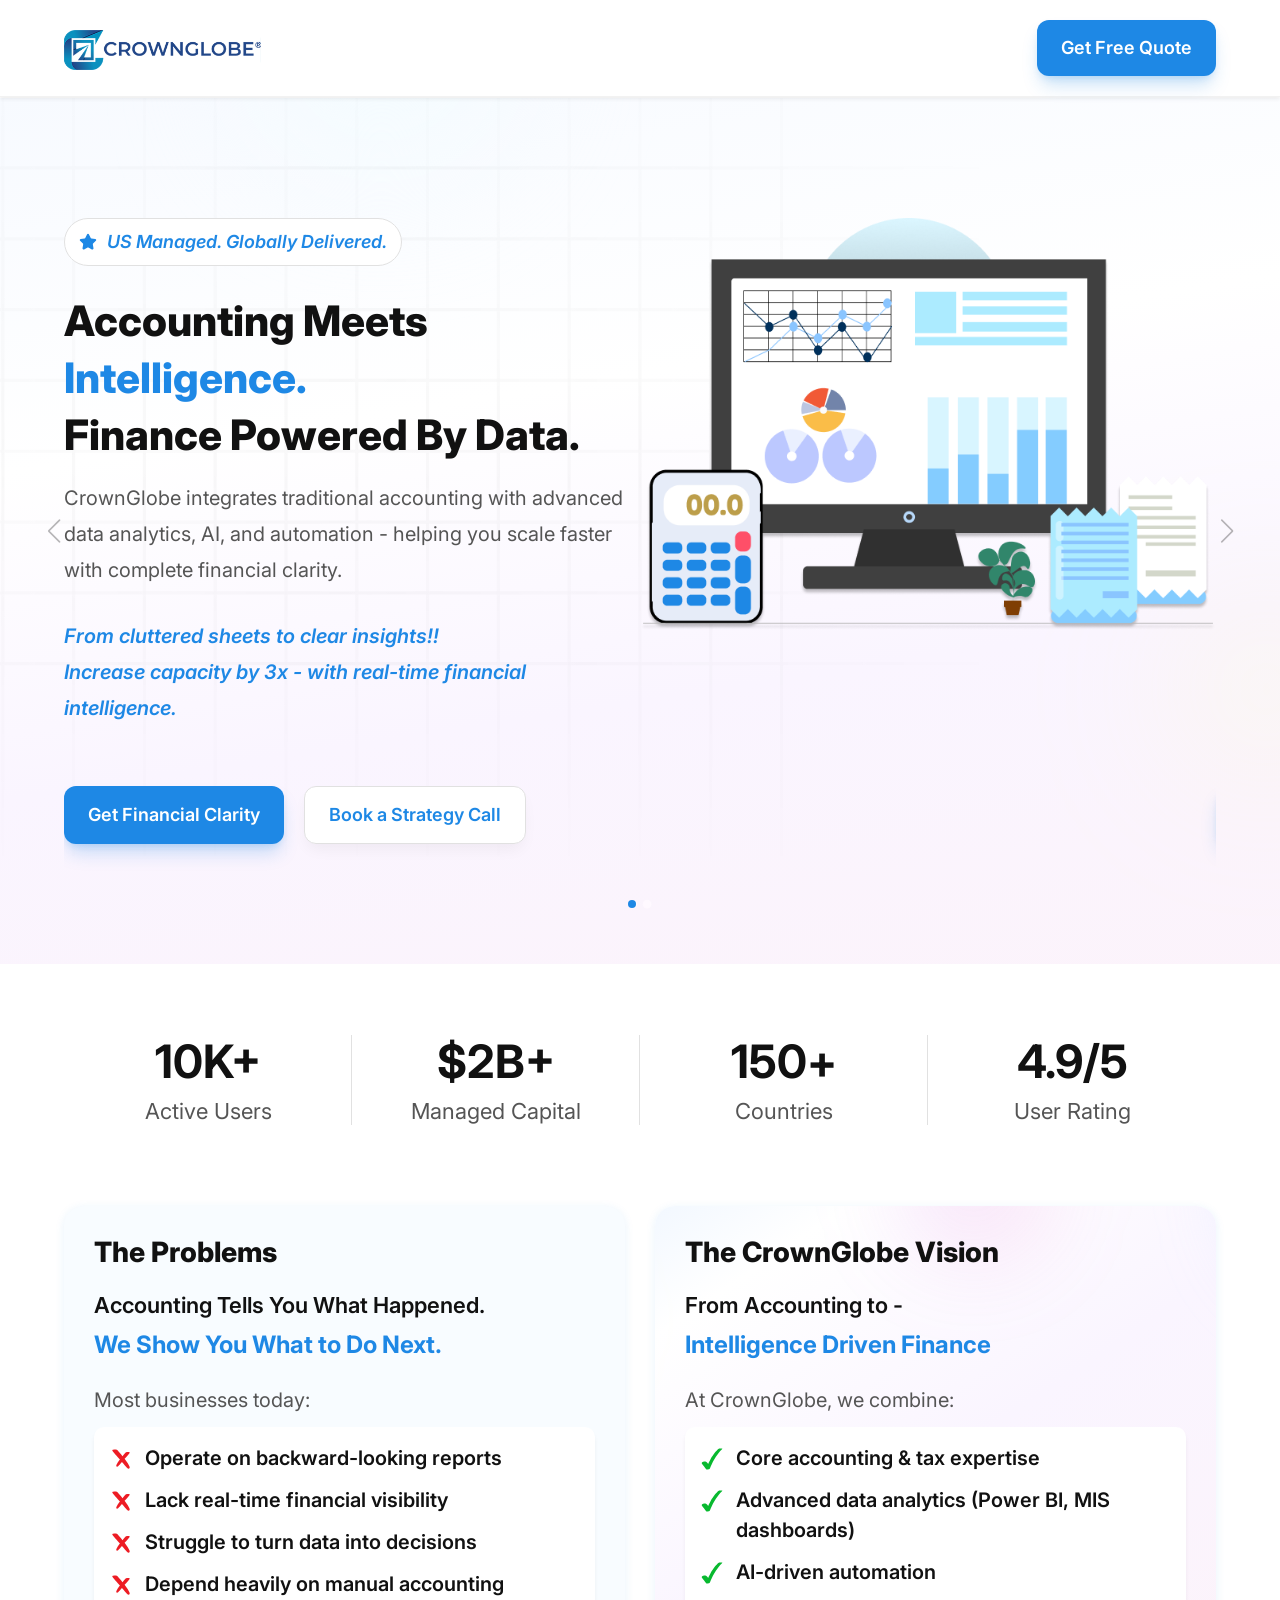
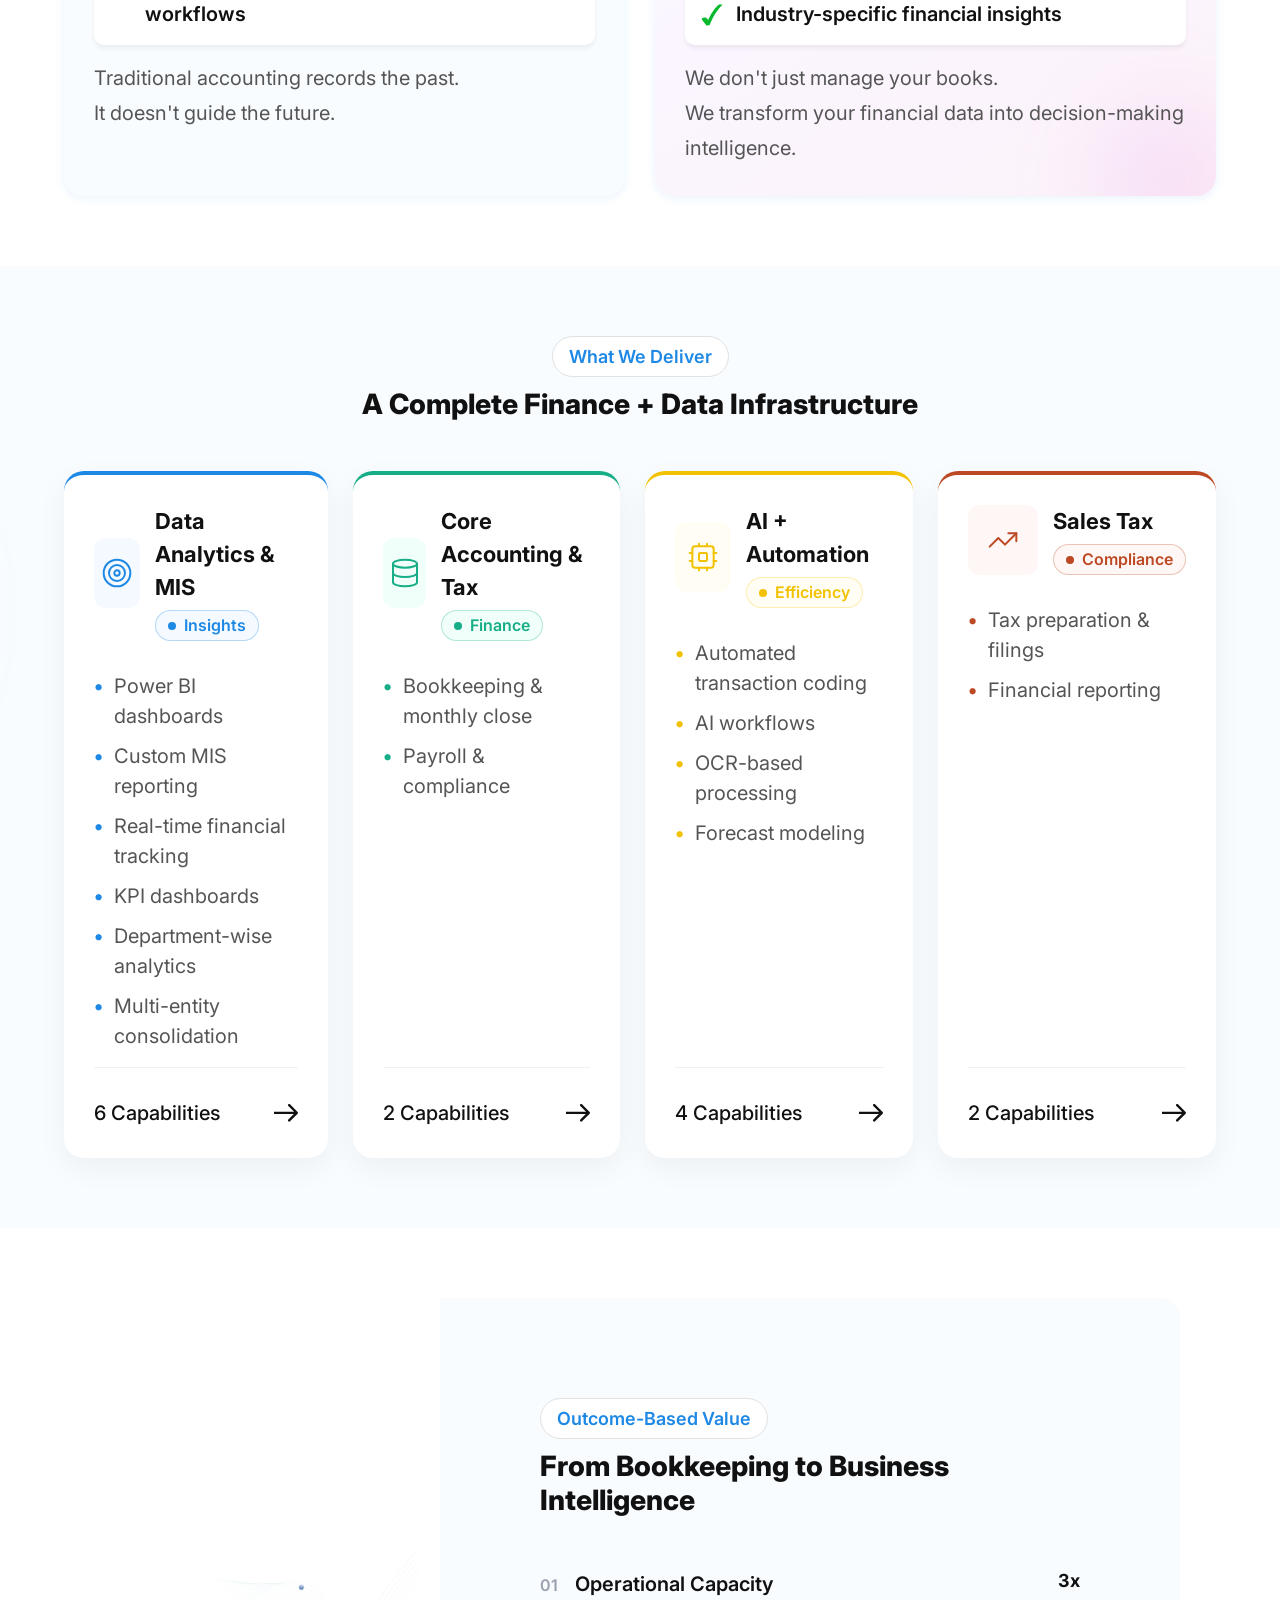
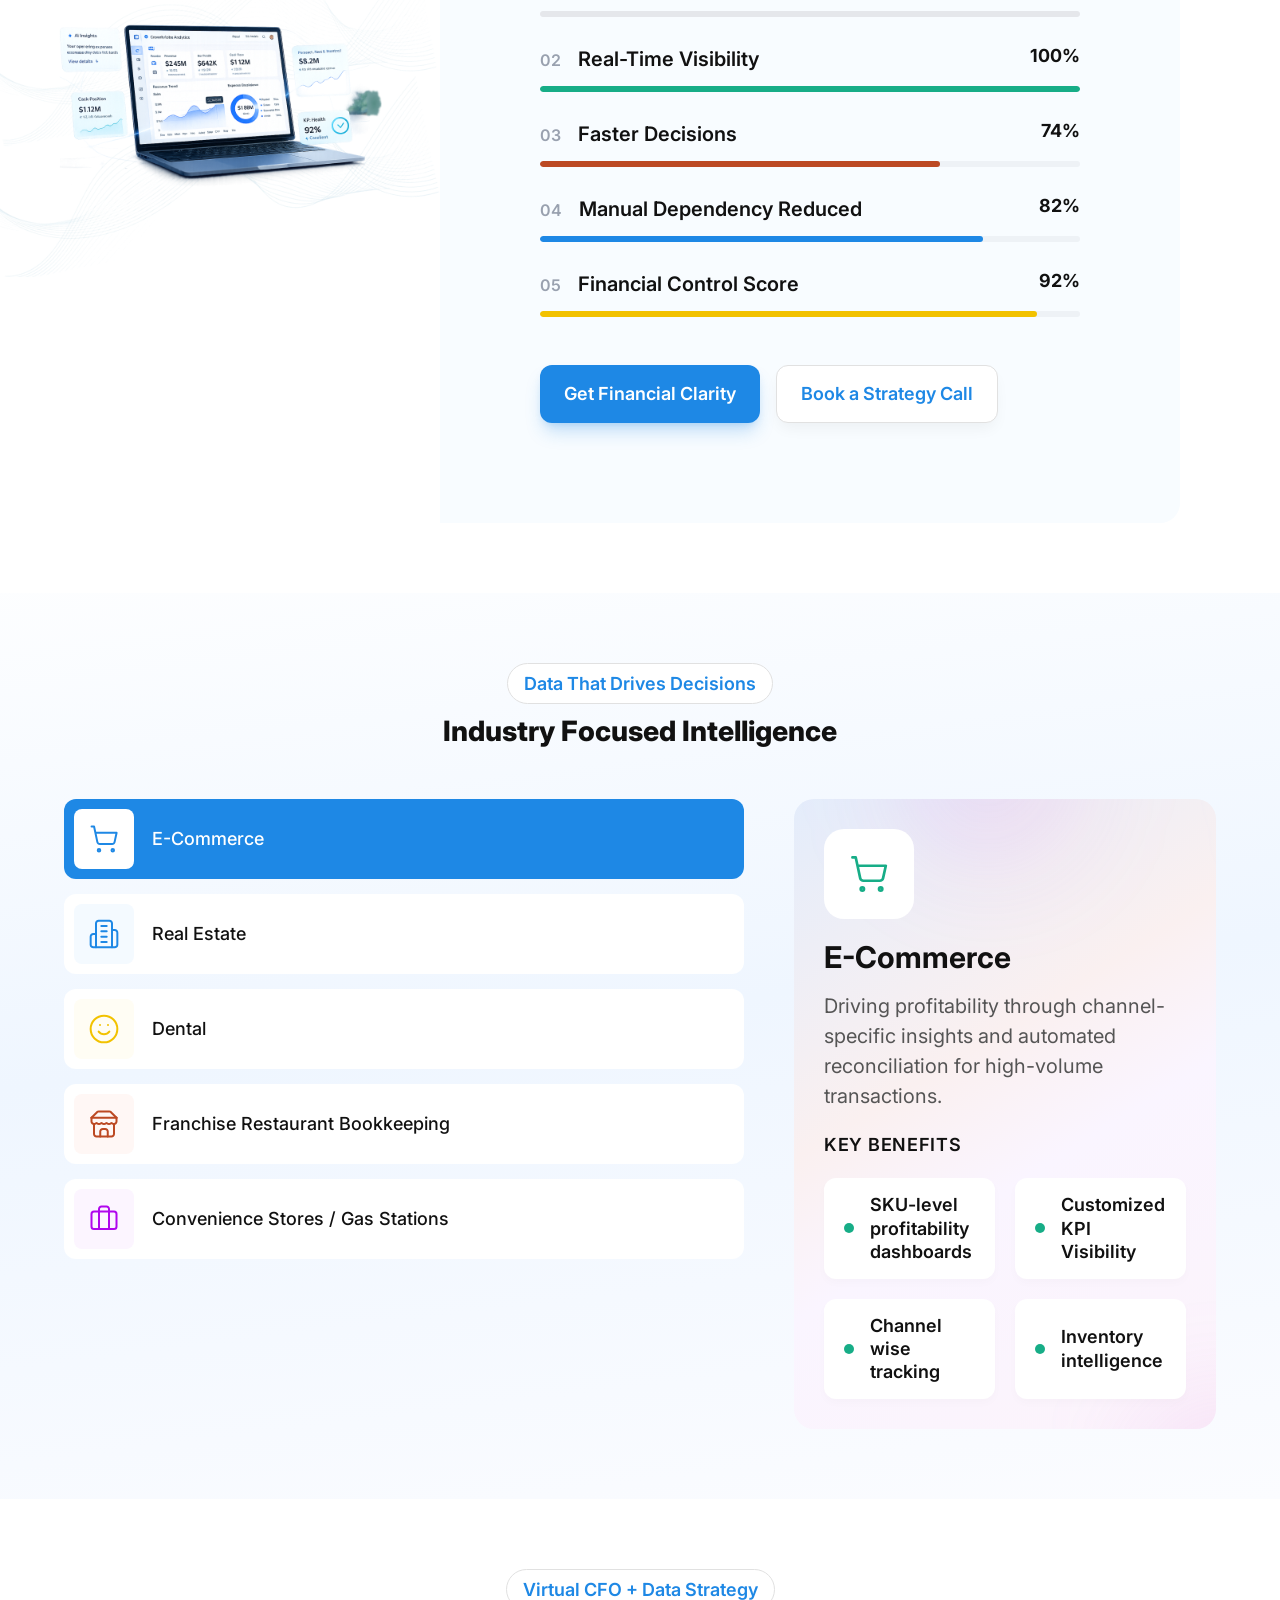
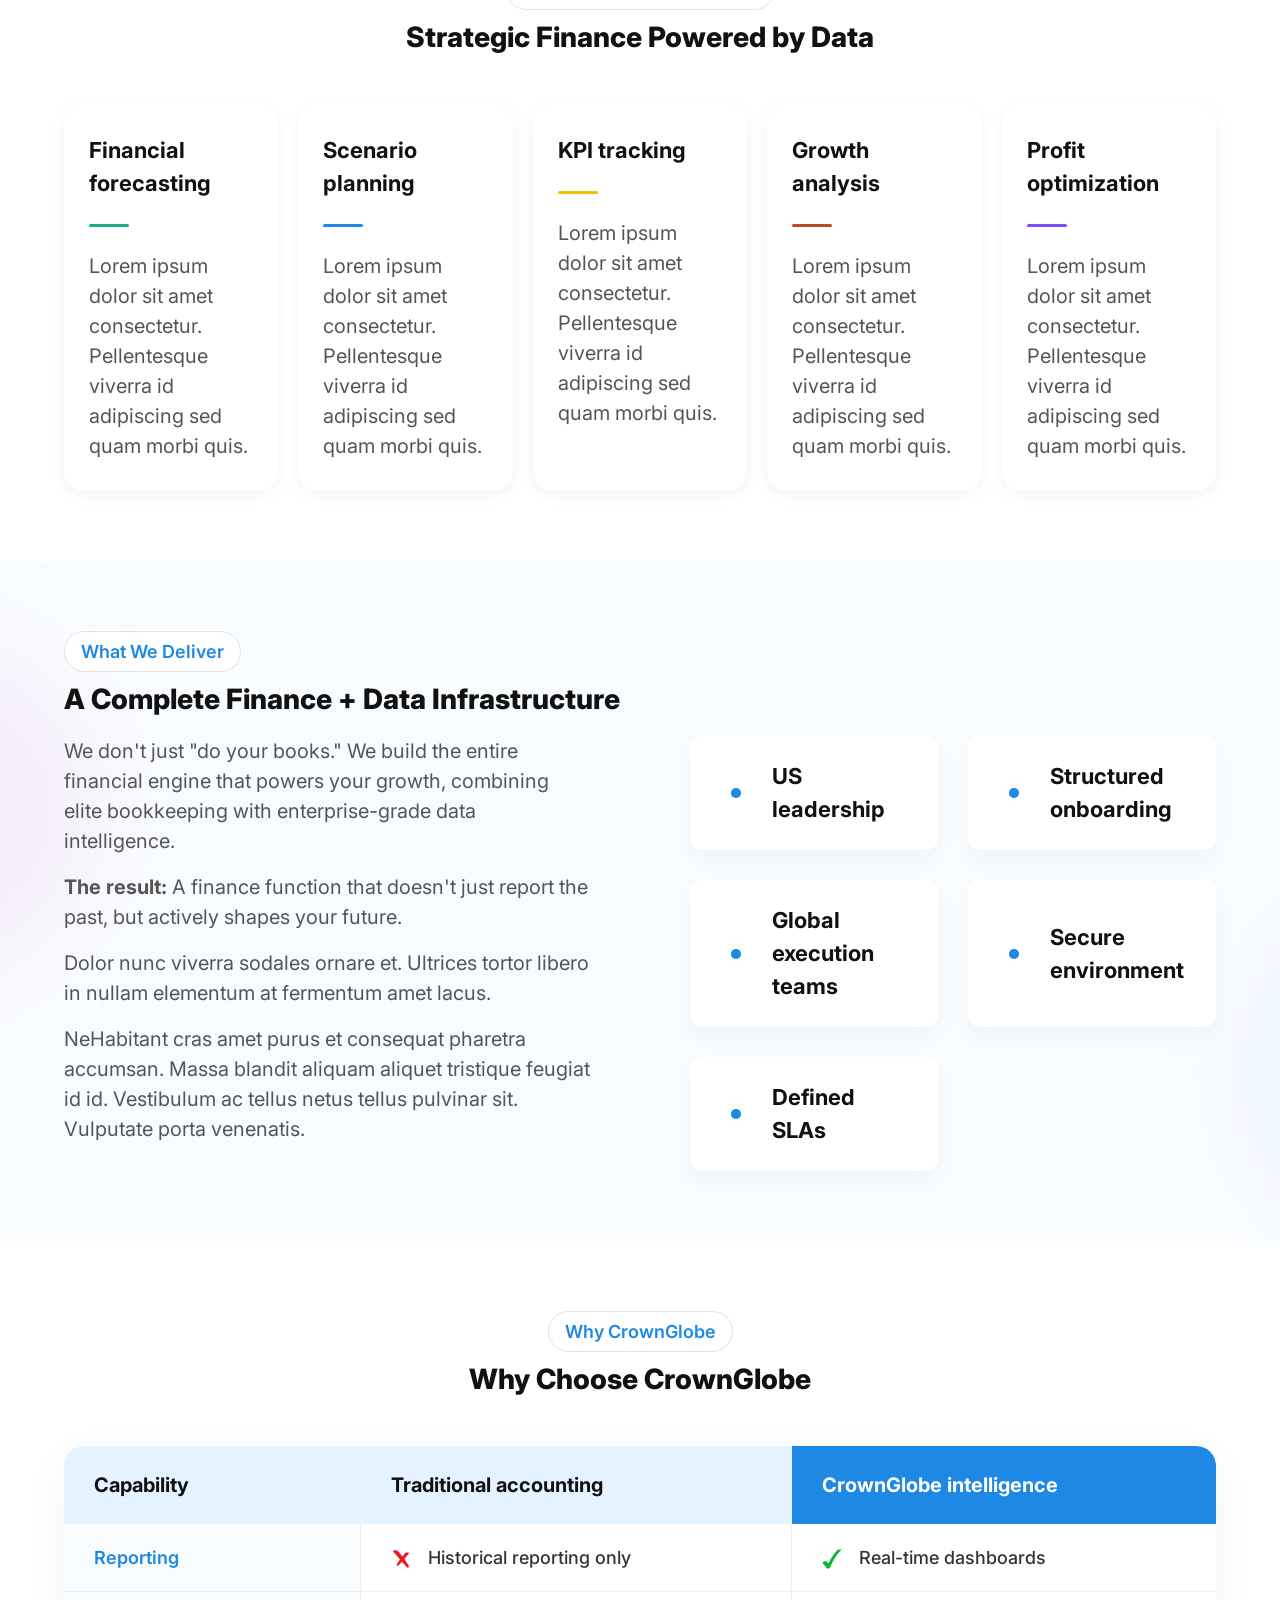
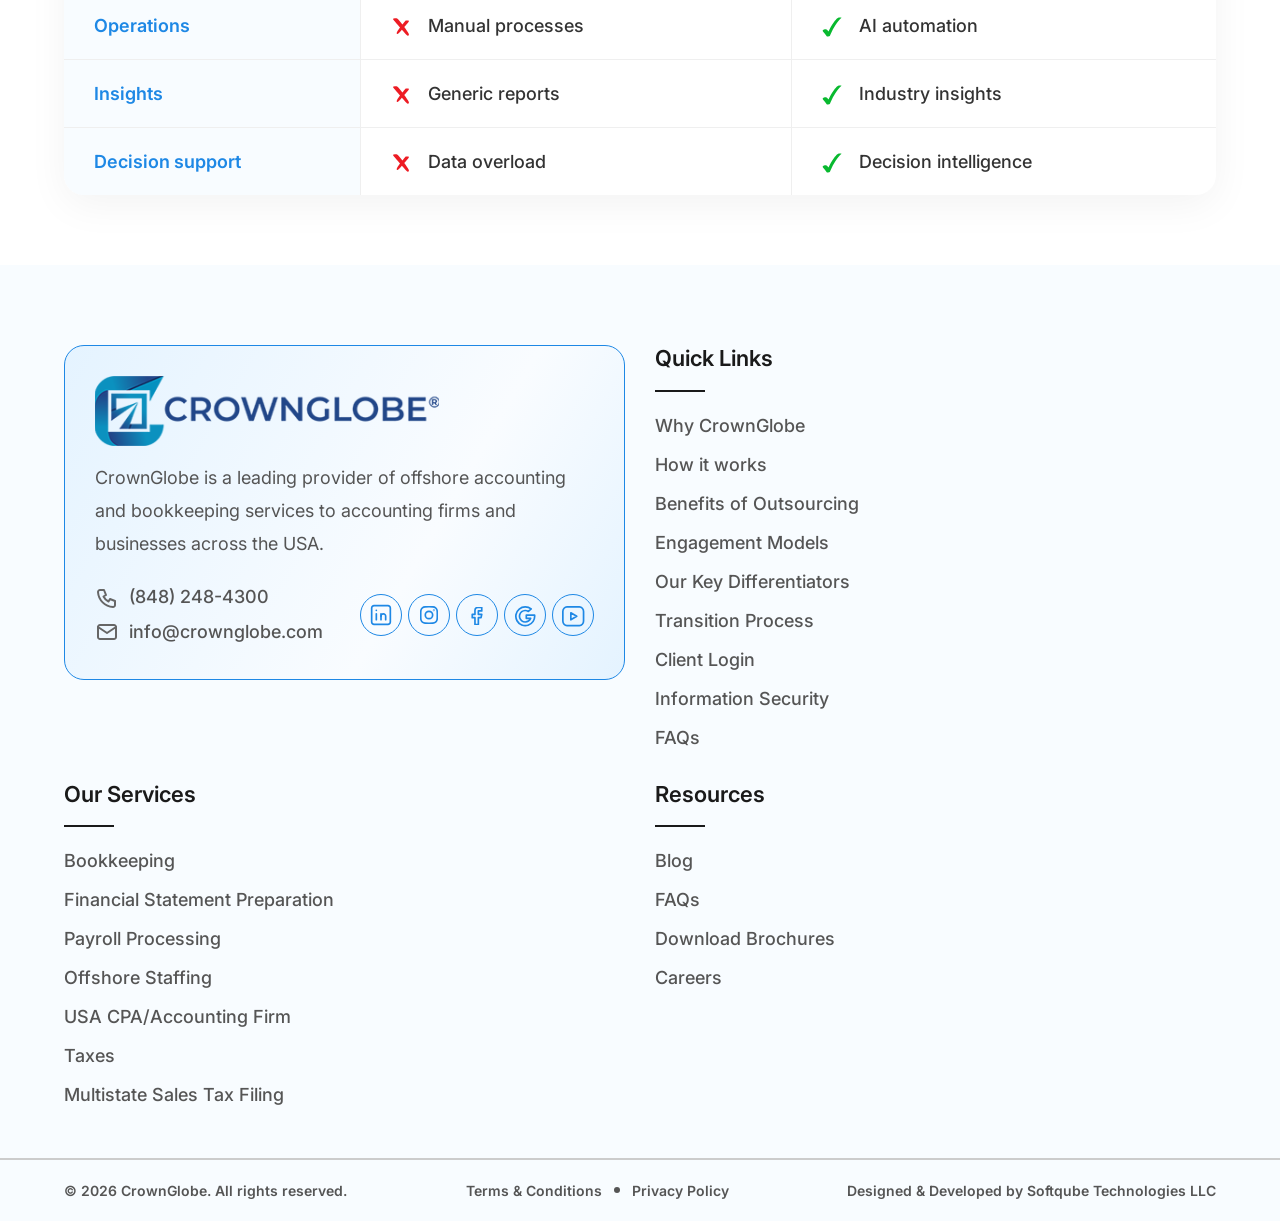
==== commit 3e94ba31: "Design Changes Done" ====
--- a/index.html
+++ b/index.html
@@ -24,7 +24,7 @@
                         alt="Crown Globe - Offshore Accounting and Bookkeeping Services for USA Firms" height="40"
                         class="d-inline-block align-text-top">
                 </a>
-                <div class="d-flex gap-xl-5 gap-3 align-items-center justify-content-end w-100">
+                <div class="d-flex gap-2xl-5 gap-3 align-items-center justify-content-end w-100">
                     <!-- Mobile Toggle -->
                     <button class="navbar-toggler" type="button" data-bs-toggle="collapse" data-bs-target="#navContent">
                         <span class="navbar-toggler-icon"></span>
@@ -32,7 +32,7 @@
 
                     <!-- Navigation Links -->
                     <div class="collapse navbar-collapse justify-content-center" id="navContent">
-                        <div class="mobile-menu-header d-xl-none">
+                        <div class="mobile-menu-header">
                             <a href="#"><img src="media-images/logo.svg"
                                     alt="Crown Globe - Global Accounting Intelligence" height="40"></a>
                             <button class="navbar-toggler close-btn" type="button" data-bs-toggle="collapse"
@@ -40,57 +40,143 @@
                                 <span>&times;</span>
                             </button>
                         </div>
-                        <ul class="navbar-nav gap-xl-4 gap-1">
-                            <li class="nav-item ">
-                                <a class="nav-link active" href="index.html">Home</a>
-                            </li>
-                            <li class="nav-item">
-                                <a class="nav-link" href="#">About</a>
-                            </li>
-                            <li class="nav-item dropdown">
-                                <a class="nav-link dropdown-toggle" href="services.html" role="button"
-                                    data-bs-toggle="dropdown">Services</a>
-                                <ul class="dropdown-menu">
-                                    <li><a class="dropdown-item" href="services.html">Bookkeeping</a></li>
-                                    <li><a class="dropdown-item" href="#">Financial Statement Preparation</a></li>
-                                    <li><a class="dropdown-item" href="#">Payroll Processing</a></li>
-                                    <li><a class="dropdown-item" href="#">Offshore Staffing</a></li>
-                                    <li><a class="dropdown-item" href="transition.html">Transition Process</a></li>
-                                    <li><a class="dropdown-item" href="for-tax.html">USA CPA/Accounting Firm</a></li>
-                                    <li><a class="dropdown-item" href="for-tax.html">Taxes</a></li>
-                                </ul>
-                            </li>
-                            <li class="nav-item dropdown">
-                                <a class="nav-link dropdown-toggle" href="#" role="button"
-                                    data-bs-toggle="dropdown">Industries</a>
-                                <ul class="dropdown-menu">
-                                    <li><a class="dropdown-item" href="#">Dental</a></li>
-                                    <li><a class="dropdown-item" href="#">Franchise</a></li>
-                                    <li><a class="dropdown-item" href="#">Liquor Store</a></li>
-                                    <li><a class="dropdown-item" href="#">Gas Station</a></li>
-                                    <li><a class="dropdown-item" href="#">Hotel</a></li>
-                                    <li><a class="dropdown-item" href="#">IT & AI</a></li>
-                                    <li><a class="dropdown-item" href="#">Real Estate</a></li>
-                                    <li><a class="dropdown-item" href="#">Restaurant</a></li>
-                                </ul>
-                            </li>
-                            <li class="nav-item dropdown">
-                                <a class="nav-link dropdown-toggle" href="#" role="button"
-                                    data-bs-toggle="dropdown">Resources</a>
-                                <ul class="dropdown-menu">
-                                    <li><a class="dropdown-item" href="Blog.html">Blogs</a></li>
-                                    <li><a class="dropdown-item" href="#">Videos</a></li>
-                                    <li><a class="dropdown-item" href="#">Brochures</a></li>
-                                    <li><a class="dropdown-item" href="#">Tax Tips</a></li>
-                                </ul>
-                            </li>
-                            <li class="nav-item">
-                                <a class="nav-link" href="#">Careers</a>
-                            </li>
-                            <li class="nav-item">
-                                <a class="nav-link" href="#">Contact</a>
-                            </li>
-                        </ul>
+                        <nav class="cg-custom-menu">
+                            <ul>
+                                <li><a href="index.html">Home</a></li>
+                                <li class="has-mega">
+                                    <a href="javascript:void(0)">About Us</a>
+                                    <div class="mega-menu">
+                                        <div class="mega-column">
+                                            <ul class="inner-menu">
+                                                <li><a href="#">Our Mission and Vision</a></li>
+                                                <li><a href="#">Information Security</a></li>
+                                            </ul>
+                                        </div>
+                                        <div class="mega-column has-inner-mega">
+                                            <a href="javascript:void(0)" class="mega-heading">Our Team</a>
+                                            <ul class="inner-menu">
+                                                <li><a href="#">Management Team</a></li>
+                                                <li><a href="#">Kunal</a></li>
+                                                <li><a href="#">Anjani Das</a></li>
+                                                <li><a href="#">Karan</a></li>
+                                                <li><a href="#">Rajnikant</a></li>
+                                            </ul>
+                                        </div>
+                                        <div class="mega-column has-inner-mega">
+                                            <a href="javascript:void(0)" class="mega-heading">Operational Team</a>
+                                            <ul class="inner-menu">
+                                                <li><a href="#">Pruthviraj</a></li>
+                                                <li><a href="#">Prashanna</a></li>
+                                                <li><a href="#">Bhumika</a></li>
+                                                <li><a href="#">Hiral</a></li>
+                                                <li><a href="#">Krushang</a></li>
+                                                <li><a href="#">Priya</a></li>
+                                            </ul>
+                                        </div>
+                                    </div>
+                                </li>
+                                <li class="has-mega">
+                                    <a href="javascript:void(0)">How We Work</a>
+                                    <div class="mega-menu">
+                                        <div class="mega-column">
+                                            <ul class="inner-menu">
+                                                <li><a href="#">Engagement Models</a></li>
+                                                <li><a href="#">Transition Process</a></li>
+                                                <li><a href="#">For Tax Professionals CPAs</a></li>
+                                            </ul>
+                                        </div>
+                                    </div>
+                                </li>
+                                <li class="has-mega static-mega">
+                                    <a href="javascript:void(0)">Services</a>
+                                    <div class="mega-menu">
+                                        <div class="mega-column">
+                                            <ul class="inner-menu">
+                                                <li><a href="#">Remote Accounting</a></li>
+                                                <li><a href="#">Financial Statement Preparation</a></li>
+                                                <li><a href="#">Virtual CFO Services</a></li>
+                                                <li><a href="#">Finance Automation</a></li>
+                                                <li><a href="#">Power BI Visualization</a></li>
+                                            </ul>
+                                        </div>
+                                        <div class="mega-column has-inner-mega">
+                                            <a href="javascript:void(0)" class="mega-heading">Bookkeeping Services</a>
+                                            <ul class="inner-menu">
+                                                <li><a href="#">Xero Bookkeeping</a></li>
+                                                <li><a href="#">QuickBooks Accounting</a></li>
+                                                <li><a href="#">Catch up Bookkeeping</a></li>
+                                            </ul>
+                                        </div>
+                                        <div class="mega-column has-inner-mega">
+                                            <a href="javascript:void(0)" class="mega-heading">Business Setup Services</a>
+                                            <ul class="inner-menu">
+                                                <li><a href="#">LLC</a></li>
+                                                <li><a href="#">S-Corp.</a></li>
+                                                <li><a href="#">C-Corp.</a></li>
+                                                <li><a href="#">Foreign Company</a></li>
+                                            </ul>
+                                        </div>
+                                        <div class="mega-column has-inner-mega">
+                                            <a href="javascript:void(0)" class="mega-heading">Tax Filing</a>
+                                            <ul class="inner-menu">
+                                                <li><a href="#">Individual Tax Filing</a></li>
+                                                <li><a href="#">Business Tax Filing</a></li>
+                                                <li><a href="#">Multistate Sales Tax Filing</a></li>
+                                            </ul>
+                                        </div>
+                                        <div class="mega-column">
+                                            <ul class="inner-menu">
+                                                <li><a href="#">Payroll Processing</a></li>
+                                                <li><a href="#">Year - End Finalization & Annual Checkup Services</a></li>
+                                                <li><a href="#">Outsourced Accounting</a></li>
+                                                <li><a href="#">Multistate Sales Tax Filing</a></li>
+                                            </ul>
+                                        </div>
+                                    </div>
+                                </li>
+                                <li class="has-mega static-mega">
+                                    <a href="javascript:void(0)">Industry</a>
+                                    <div class="mega-menu">
+                                        <div class="mega-column">
+                                            <ul class="inner-menu">
+                                                <li><a href="#">Industry Specific Bookkeeping</a></li>
+                                                <li><a href="#">Franchise Restaurant Bookkeeping</a></li>
+                                                <li><a href="#">IT & AI Companies Bookkeeping</a></li>
+                                            </ul>
+                                        </div>
+                                        <div class="mega-column">
+                                            <ul class="inner-menu">
+                                                <li><a href="#">Gas Station & Convenience Stores</a></li>
+                                                <li><a href="#">Real-estate Agent Bookkeeping</a></li>
+                                                <li><a href="#">Hotel Bookkeeping</a></li>
+                                            </ul>
+                                        </div>
+                                        <div class="mega-column">
+                                            <ul class="inner-menu">
+                                                <li><a href="#">Dental Bookkeeping</a></li>
+                                                <li><a href="#">Restaurant Bookkeeping</a></li>
+                                                <li><a href="#">Liquor stores Bookkeeping</a></li>
+                                            </ul>
+                                        </div>
+                                    </div>
+                                </li>
+                                <li class="has-mega">
+                                    <a href="javascript:void(0)">Resources</a>
+                                    <div class="mega-menu">
+                                        <div class="mega-column">
+                                            <ul class="inner-menu">
+                                                <li><a href="#">Blogs</a></li>
+                                                <li><a href="#">Videos</a></li>
+                                                <li><a href="#">Brochures</a></li>
+                                                <li><a href="#">Tax Tips</a></li>
+                                            </ul>
+                                        </div>
+                                    </div>
+                                </li>
+                                <li><a href="#">Career</a></li>
+                                <li><a href="#">Contact Us</a></li>
+                            </ul>
+                        </nav>
                         <div class="d-xl-none my-3 w-100 px-3">
                             <a href="#" class="common-btn py-3 px-4 w-100 text-center">Get Free Quote</a>
                         </div>
--- a/style/style.css
+++ b/style/style.css
@@ -282,22 +282,6 @@
 }
 /* Base Styles End */
 /* Navbar Styling */
-.navbar-nav .nav-link {
-  color: var(--black);
-  transition: color 0.3s ease;
-  padding: 10px 0;
-  font-size: var(--font-18);
-  font-family: var(--inter);
-  font-weight: 500;
-}
-
-.navbar-nav .nav-link.active {
-  font-weight: 700;
-  color: var(--blue) !important;
-}
-.navbar-nav .nav-link:hover {
-  color: var(--blue) !important;
-}
 .navbar-brand img {
   object-fit: contain;
 }
@@ -314,44 +298,158 @@
 main {
   padding-top: 98px;
 }
-/* Dropdown Styling */
-.dropdown-menu {
-  border: 1px solid rgba(0, 0, 0, 0.05);
-  border-radius: 12px;
-  box-shadow: 0 15px 30px rgba(0, 0, 0, 0.08);
-  padding: 10px;
-  min-width: 220px;
-  margin-top: 15px !important;
-  transition: all 0.3s ease;
-}
-
-.dropdown-item {
-  color: #666666;
-  font-size: 15px;
+
+/* Base Mega Menu Styles */
+.cg-custom-menu {
+  width: 100%;
+  position: relative;
+}
+.cg-custom-menu > ul {
+  display: flex;
+  list-style: none;
+  gap: 30px;
+  align-items: center;
+  justify-content: center;
+  margin: 0;
+  padding: 0;
+}
+.cg-custom-menu > ul > li {
+  padding: 10px 0;
+  position: relative;
+}
+.cg-custom-menu > ul > li.static-mega {
+  position: static;
+}
+.cg-custom-menu > ul > li > a {
+  color: var(--black);
+  text-decoration: none;
+  font-size: var(--font-18);
+  font-weight: 600;
+  transition: color 0.3s ease;
+  display: flex;
+  align-items: center;
+  font-family: var(--inter);
+  position: relative;
+  padding: 10px 0;
+}
+.cg-custom-menu > ul > li > a::after {
+  content: '';
+  position: absolute;
+  bottom: -2px;
+  left: 50%;
+  transform: translateX(-50%);
+  width: 0;
+  height: 2px;
+  background-color: var(--blue);
+  transition: width 0.3s cubic-bezier(0.4, 0, 0.2, 1);
+}
+.cg-custom-menu > ul > li:hover > a {
+  color: var(--blue);
+}
+.cg-custom-menu > ul > li:hover > a::after {
+  width: 100%;
+}
+.cg-custom-menu > ul > li > .mega-menu {
+  position: absolute;
+  top: calc(100% + 15px);
+  left: 50%;
+  transform-origin: top center;
+  transform: translateX(-50%) translateY(20px) scaleY(0.95);
+  background: rgba(255, 255, 255, 0.98);
+  backdrop-filter: blur(25px);
+  box-shadow: 0 40px 80px -20px rgba(30, 136, 229, 0.15), 0 0 0 1px rgba(0, 0, 0, 0.05);
+  border-radius: 16px;
+  border-top: 4px solid var(--blue);
+  padding: 40px 50px;
+  display: flex;
+  flex-wrap: wrap;
+  max-width: 90vw;
+  gap: 60px;
+  opacity: 0;
+  visibility: hidden;
+  transition: all 0.4s cubic-bezier(0.16, 1, 0.3, 1);
+  z-index: 100;
+  min-width: max-content;
+}
+@media (min-width: 1300px) {
+  .cg-custom-menu > ul > li:hover > .mega-menu {
+    opacity: 1;
+    visibility: visible;
+    transform: translateX(-50%) translateY(0) scaleY(1);
+    top: 100%;
+  }
+}
+.cg-custom-menu .mega-column {
+  display: flex;
+  flex-direction: column;
+}
+.cg-custom-menu .mega-heading {
+  font-weight: 800;
+  font-size: var(--font-18);
+  color: var(--black);
+  margin-bottom: 24px;
+  display: block;
+  text-transform: uppercase;
+  letter-spacing: 0.5px;
+  position: relative;
+  padding-bottom: 12px;
+  transition: color 0.3s ease;
+}
+.cg-custom-menu .mega-heading::after {
+  content: '';
+  position: absolute;
+  left: 0;
+  bottom: 0;
+  width: 30px;
+  height: 2px;
+  background: var(--blue);
+  border-radius: 2px;
+  transition: width 0.3s ease;
+}
+.cg-custom-menu .mega-heading:hover {
+  color: var(--blue);
+}
+.cg-custom-menu .mega-heading:hover::after {
+  width: 50px;
+}
+.cg-custom-menu .mega-column ul {
+  list-style: none;
+  padding: 0;
+  margin: 0;
+  display: flex;
+  flex-direction: column;
+  gap: 16px;
+}
+.cg-custom-menu .mega-column ul li {
+  padding: 0;
+}
+.cg-custom-menu .mega-column ul li a {
+  color: var(--grey);
+  font-size: var(--font-16);
   font-weight: 500;
-  padding: 10px 15px;
-  border-radius: 8px;
-  transition: all 0.2s ease;
-}
-
-.dropdown-item:hover {
-  background-color: var(--lightblue);
+  transition: all 0.3s cubic-bezier(0.4, 0, 0.2, 1);
+  display: flex;
+  align-items: center;
+  position: relative;
+}
+.cg-custom-menu .mega-column ul li a::before {
+  content: '';
+  position: absolute;
+  left: -16px;
+  top: 50%;
+  transform: translateY(-50%) scale(0);
+  width: 6px;
+  height: 6px;
+  background-color: var(--blue);
+  border-radius: 50%;
+  transition: all 0.3s cubic-bezier(0.4, 0, 0.2, 1);
+}
+.cg-custom-menu .mega-column ul li a:hover {
   color: var(--blue);
-}
-
-.dropdown-toggle::after {
-  display: inline-block;
-  margin-left: 0.255em;
-  vertical-align: 0.255em;
-  border-top: 0.3em solid;
-  border-right: 0.3em solid transparent;
-  border-bottom: 0;
-  border-left: 0.3em solid transparent;
-  transition: transform 0.3s ease;
-}
-
-.nav-item.dropdown:hover .dropdown-toggle::after {
-  transform: rotate(180deg);
+  transform: translateX(16px);
+}
+.cg-custom-menu .mega-column ul li a:hover::before {
+  transform: translateY(-50%) scale(1);
 }
 /* Footer Section */
 .footer-section {
@@ -505,6 +603,9 @@
   filter: brightness(0) invert(1);
 }
 /* Home Page Design Start */
+.hero-main {
+  position: relative;
+}
 .hero-inner-main {
   display: grid;
   grid-template-columns: repeat(2, 1fr);
@@ -548,7 +649,9 @@
 .hero-slider {
   padding: 50px 0;
 }
-
+.hero-slider.swiper {
+  position: static;
+}
 .swiper-button-next,
 .swiper-button-prev {
   color: var(--black);
@@ -556,7 +659,12 @@
   transition: all 0.3s ease;
   right: 0;
 }
-
+.swiper-button-next {
+  right: 40px;
+}
+.swiper-button-prev {
+  left: 40px;
+}
 .swiper-button-next:hover,
 .swiper-button-prev:hover {
   opacity: 1;
@@ -567,7 +675,9 @@
 .swiper-button-prev::after {
   font-size: 24px;
 }
-
+.swiper-pagination {
+  bottom: 50px !important;
+}
 .swiper-pagination-bullet {
   background: var(--white);
   opacity: 0.2;
@@ -576,7 +686,6 @@
 .swiper-pagination-bullet-active {
   opacity: 1;
   background: var(--blue);
-  /* width: 25px; */
   border-radius: 5px;
 }
 .stats-grid {
--- a/style/services.css
+++ b/style/services.css
@@ -1107,4 +1107,69 @@
   display: block;
 }
 
-/* industries case study section end */+/* industries case study section end */
+
+/* industries benefits section start */
+.industries-benefits-grid {
+  display: grid;
+  grid-template-columns: repeat(5, 1fr);
+  grid-gap: 30px;
+}
+
+.industries-benefits .common-card {
+  text-align: center;
+  padding: 30px 20px;
+  height: 100%;
+  background-color: transparent;
+  border-radius: 20px;
+  border: 1px solid var(--border-color);
+  transition: all 0.3s ease;
+}
+
+.industries-benefits .common-card:nth-child(5n+1):hover {
+  border-color: var(--blue);
+}
+
+.industries-benefits .common-card:nth-child(5n+2):hover {
+  border-color: var(--yellow);
+}
+
+.industries-benefits .common-card:nth-child(5n+3):hover {
+  border-color: var(--purple);
+}
+
+.industries-benefits .common-card:nth-child(5n+4):hover {
+  border-color: var(--orange);
+}
+
+.industries-benefits .common-card:nth-child(5n+5):hover {
+  border-color: var(--green-light);
+}
+
+.industries-benefits .common-card img {
+  height: 60px;
+  width: auto;
+  margin-bottom: 18px;
+}
+
+.industries-benefits .common-card h5 {
+  font-size: var(--font-22);
+  color: var(--black);
+  font-weight: 500;
+  line-height: 154%;
+}
+
+.industries-benefits .common-card p {
+  font-size: var(--font-20);
+  color: var(--grey);
+  line-height: 150%;
+  margin-top: 10px;
+}
+
+
+.engagement-model {
+  padding: 100px 0;
+  background-color: var(--light-blue-bg);
+}
+
+/* industries benefits section end */
--- a/style/responsive.css
+++ b/style/responsive.css
@@ -1,82 +1,91 @@
 @media (max-width: 1700px) {
   .cg-container {
-    max-width: 1400px;
+    max-width: calc(100% - 160px);
   }
 }
 
 @media (max-width: 1440px) {
-  .cg-container {
-    max-width: 1200px;
-    padding: 0 15px;
-  }
   :root {
     --font-54: 48px;
     --font-44: 38px;
     --font-36: 32px;
   }
-}
-
-@media (min-width: 1200px) {
+
+  /* Desktop Menu Responsiveness */
+  .cg-custom-menu > ul {
+    gap: 10px;
+  }
+  .cg-custom-menu > ul > li > a {
+    font-size: 16px;
+  }
+  .cg-custom-menu > ul > li > .mega-menu {
+    gap: 30px;
+    padding: 0px 30px 24px;
+  }
+  .cg-custom-menu .mega-heading {
+    font-size: 16px;
+    margin-bottom: 15px;
+  }
+}
+
+@media (max-width: 1250px) {
+  .cg-custom-menu > ul {
+    gap: 10px;
+  }
+  .cg-custom-menu > ul > li > a {
+    font-size: 15px;
+    padding: 8px 0;
+  }
+  .cg-custom-menu > ul > li > .mega-menu {
+    gap: 20px;
+    padding: 20px;
+  }
+}
+
+@media (min-width: 1300px) {
   .nav-item.dropdown:hover .dropdown-menu {
     display: block;
-    margin-top: 0 !important;
+    margin-top: 0;
     opacity: 1;
     visibility: visible;
   }
+
   .dropdown-menu {
     display: block;
     opacity: 0;
     visibility: hidden;
   }
-}
-@media (max-width: 1199px) {
+
+  .navbar-toggler,
+  .mobile-menu-header {
+    display: none;
+  }
+
+  .navbar-collapse {
+    display: flex;
+    visibility: visible;
+    position: static;
+    transform: none;
+    height: auto;
+  }
+}
+
+@media (max-width: 1299px) {
   .cg-container {
     max-width: 90%;
   }
+
   :root {
     --font-54: 42px;
     --font-44: 34px;
     --font-36: 28px;
     --font-26: 22px;
   }
-  .tools-communication-grid {
-    grid-template-columns: 1fr;
-    gap: 15px;
-  }
-  .case-study-wrapper {
-    grid-template-columns: 1fr;
-    gap: 40px;
-  }
-  .case-study-left .content-box h2,
-  .case-study-left .content-box p {
-    text-align: center;
-  }
-  .case-tag {
-    display: table;
-    margin: 0 auto 20px;
-  }
-  .case-info-grid {
-    grid-template-columns: 1fr;
-  }
-  .result-highlight {
-    grid-column: span 1;
-  }
-  .result-list {
-    flex-direction: column;
-    gap: 20px;
-    text-align: center;
-  }
-  .risk-mitigation-wrapper {
-    grid-template-columns: 1fr;
-    gap: 40px;
-  }
-  .risk-mitigation-left h2 {
-    text-align: center;
-  }
   .footer-grid {
     grid-template-columns: repeat(2, 1fr);
     gap: 30px;
   }
+
   .py-80 {
     padding: 70px 0;
   }
@@ -94,16 +103,18 @@
     z-index: 1000;
     transition: all 0.5s cubic-bezier(0.85, 0, 0.15, 1);
     transform: translateY(-100%);
-    display: flex !important;
+    display: flex;
     flex-direction: column;
     visibility: hidden;
-    max-width: 100% !important;
+    max-width: 100%;
     box-shadow: none;
   }
+
   .navbar-collapse.show {
     transform: translateY(0);
     visibility: visible;
   }
+
   .mobile-menu-header {
     display: flex;
     align-items: center;
@@ -113,6 +124,7 @@
     border-bottom: 1px solid rgba(0, 0, 0, 0.05);
     background: var(--white);
   }
+
   .mobile-menu-header .close-btn {
     width: 40px;
     height: 40px;
@@ -127,48 +139,132 @@
     line-height: 1;
     transition: all 0.3s ease;
   }
+
   .mobile-menu-header .close-btn:hover {
     background: var(--blue);
     color: var(--white);
     transform: rotate(90deg);
   }
-  .navbar-nav {
-    text-align: left;
-    gap: 12px !important;
+
+  /* Custom Menu Mobile Styling */
+  .cg-custom-menu {
     overflow-y: auto;
     flex-grow: 1;
     width: 100%;
-  }
-  .navbar-toggler:focus {
-    box-shadow: none;
-  }
-  .navbar-collapse .navbar-nav {
     padding: 10px 20px;
   }
-  .navbar-nav .nav-link {
+  .cg-custom-menu > ul {
+    flex-direction: column;
+    align-items: flex-start;
+    gap: 0;
+    width: 100%;
+  }
+  .cg-custom-menu > ul > li {
+    width: 100%;
+    padding: 0;
+    border-bottom: 1px solid rgba(0, 0, 0, 0.05);
+  }
+  .cg-custom-menu > ul > li > a {
+    width: 100%;
+    padding: 15px 0;
+    justify-content: space-between;
     font-size: 22px;
-    padding: 8px 0;
+    position: relative;
     font-weight: 700;
     color: var(--black);
-    border-bottom: 1px solid rgba(0, 0, 0, 0.03);
-  }
-  .navbar-nav .dropdown-menu {
+  }
+  .cg-custom-menu > ul > li > a::after {
+    display: none;
+  }
+  .cg-custom-menu > ul > li.has-mega > a::after {
+    display: block;
+    content: "+";
+    font-size: 26px;
+    font-weight: 400;
     position: static;
+    width: auto;
+    height: auto;
+    bottom: auto;
+    left: auto;
+    background: none;
+    transform: none;
+    transition: transform 0.3s ease;
+  }
+  .cg-custom-menu > ul > li.has-mega.active > a::after {
+    content: "-";
+    transform: rotate(180deg);
+  }
+  .cg-custom-menu > ul > li > .mega-menu {
+    position: static;
+    transform: none;
+    box-shadow: none;
+    border: none;
+    border-radius: 0;
+    padding: 0;
+    flex-direction: column;
+    gap: 0;
     background: transparent;
-    border: none;
-    box-shadow: none;
-    padding: 0 0 0 15px;
-    display: none;
-  }
-  .navbar-nav .dropdown-menu.show {
-    display: block;
-  }
-  .navbar-nav .dropdown-item {
+    display: none;
+    min-width: 100%;
+    opacity: 1;
+    visibility: visible;
+  }
+  .cg-custom-menu .mega-column {
+    border-top: 1px solid rgba(0, 0, 0, 0.05);
+  }
+  .cg-custom-menu .mega-column > .inner-menu > li > a {
+    padding: 12px 20px;
     font-size: 18px;
+    font-weight: 500;
+    display: block;
+    color: var(--grey);
+  }
+  .cg-custom-menu .mega-heading {
+    font-size: 20px;
     font-weight: 600;
-    padding: 10px 0;
-    color: #666666;
-  }
+    margin-bottom: 0px;
+    padding: 12px 20px;
+    color: var(--black);
+    display: flex;
+    justify-content: space-between;
+    align-items: center;
+    width: 100%;
+  }
+  .cg-custom-menu .mega-heading::after {
+    display: none;
+  }
+  .cg-custom-menu .mega-column.has-inner-mega > a.mega-heading::after {
+    display: block;
+    content: "+";
+    font-size: 26px;
+    font-weight: 400;
+    position: static;
+    width: auto;
+    height: auto;
+    bottom: auto;
+    left: auto;
+    background: none;
+    transform: none;
+    transition: transform 0.3s ease;
+  }
+  .cg-custom-menu
+    .mega-column.has-inner-mega.active-inner
+    > a.mega-heading::after {
+    content: "-";
+    transform: rotate(180deg);
+  }
+  .cg-custom-menu .mega-column.has-inner-mega .inner-menu {
+    display: none;
+    padding-left: 20px;
+    padding-bottom: 15px;
+  }
+  .cg-custom-menu .mega-column.has-inner-mega .inner-menu li a {
+    padding: 8px 20px;
+    font-size: 16px;
+    color: var(--grey);
+    display: block;
+  }
+
   .navbar-toggler {
     padding: 10px;
     border: none;
@@ -181,30 +277,29 @@
     box-shadow: 0 4px 12px rgba(30, 136, 229, 0.3);
     transition: all 0.3s ease;
   }
+
   /* Hide main toggler when menu is open */
   body:has(.navbar-collapse.show) .navbar-toggler:not(.close-btn) {
     opacity: 0;
     visibility: hidden;
     pointer-events: none;
   }
+
   .navbar-toggler .navbar-toggler-icon {
     filter: brightness(0) invert(1);
     width: 24px;
     height: 24px;
   }
+
   body:has(.show) {
     overflow: hidden;
   }
+  .cg-custom-menu .mega-column ul {
+    gap: 0;
+  }
 }
 
 @media (max-width: 991px) {
-  .timeline-grid {
-    grid-template-columns: repeat(2, 1fr);
-    gap: 40px;
-  }
-  .timeline-item::after {
-    display: none;
-  }
 }
 
 @media (max-width: 767px) {
@@ -216,20 +311,25 @@
     --font-22: 18px;
     --font-18: 16px;
   }
+
   .footer-grid {
     grid-template-columns: 1fr;
   }
+
   .footer-bottom-grid {
     flex-direction: column;
     text-align: center;
     gap: 15px;
   }
+
   .py-80 {
     padding: 50px 0;
   }
+
   .navbar-collapse {
     max-width: 85%;
   }
+
   .timeline-grid {
     grid-template-columns: 1fr;
     gap: 30px;
@@ -240,6 +340,7 @@
   .footer-column h4 {
     margin-bottom: 15px;
   }
+
   .navbar-nav .nav-link {
     font-size: 24px;
   }
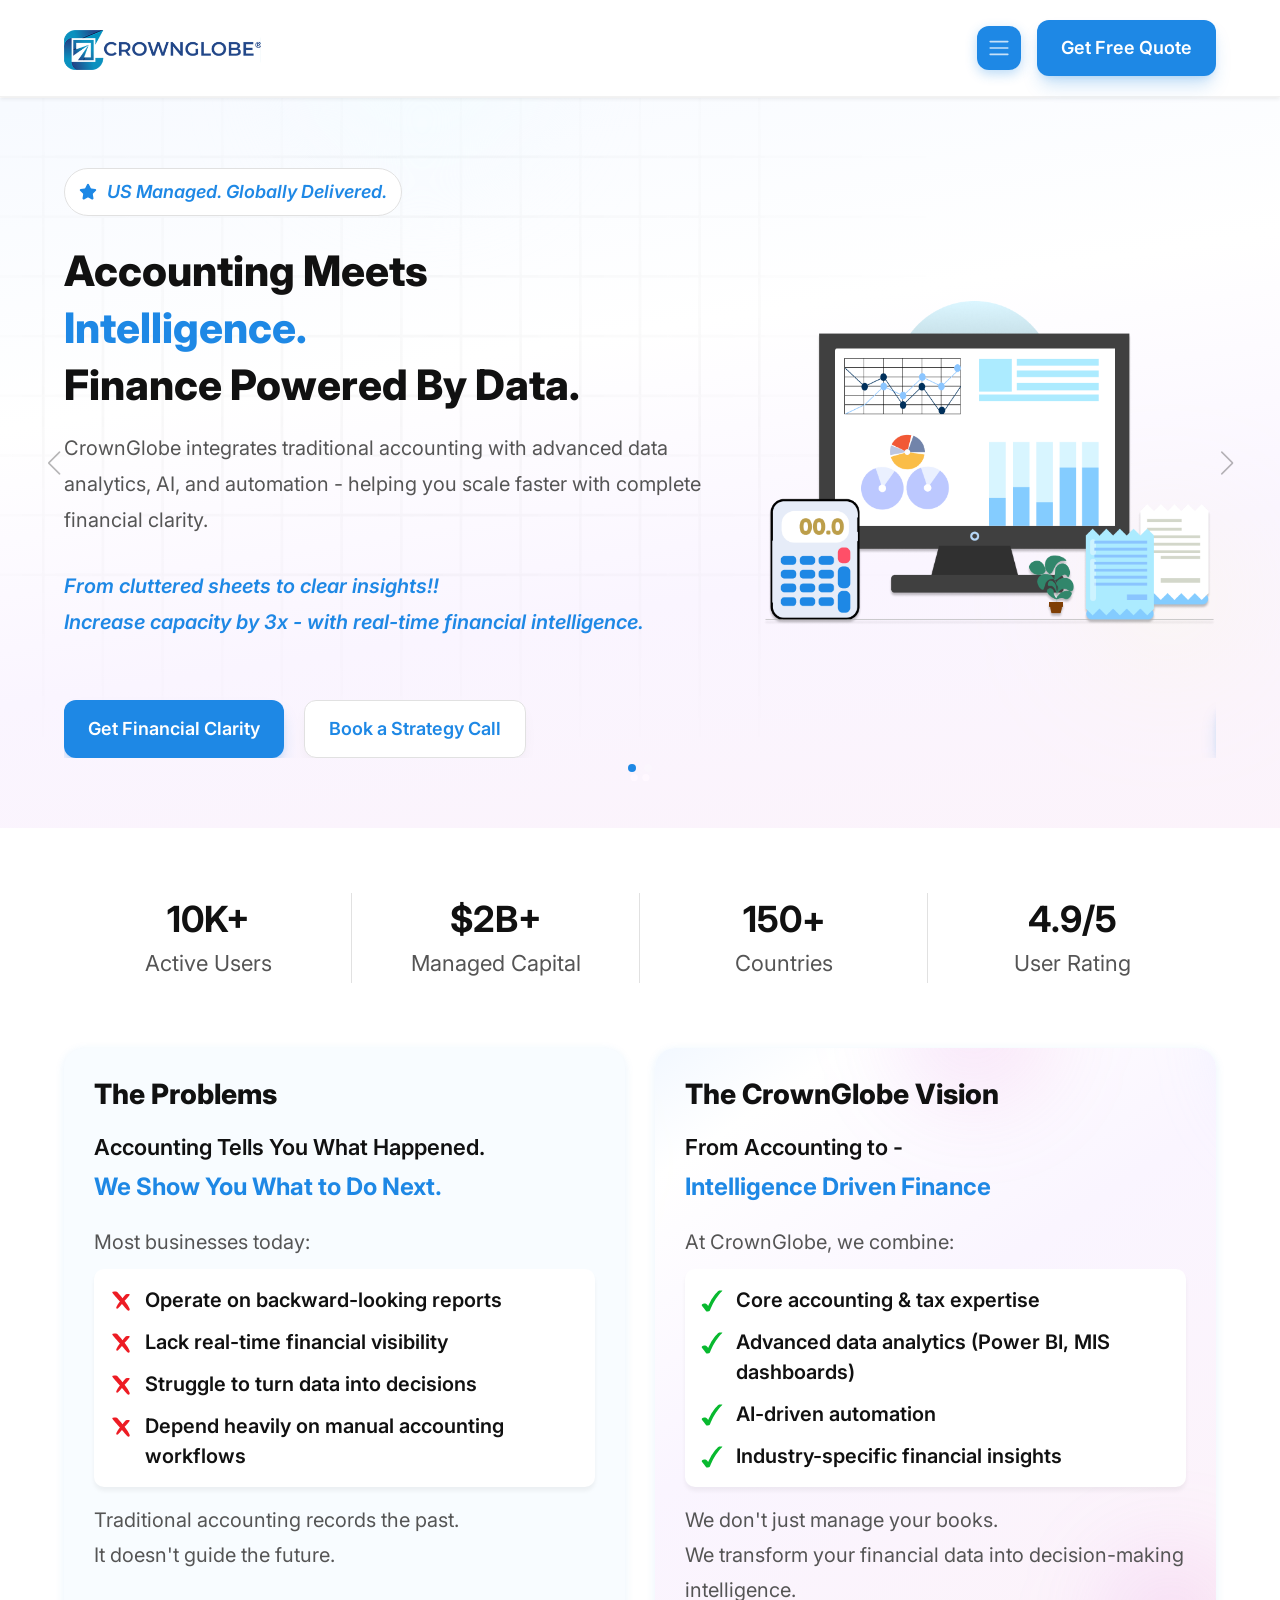
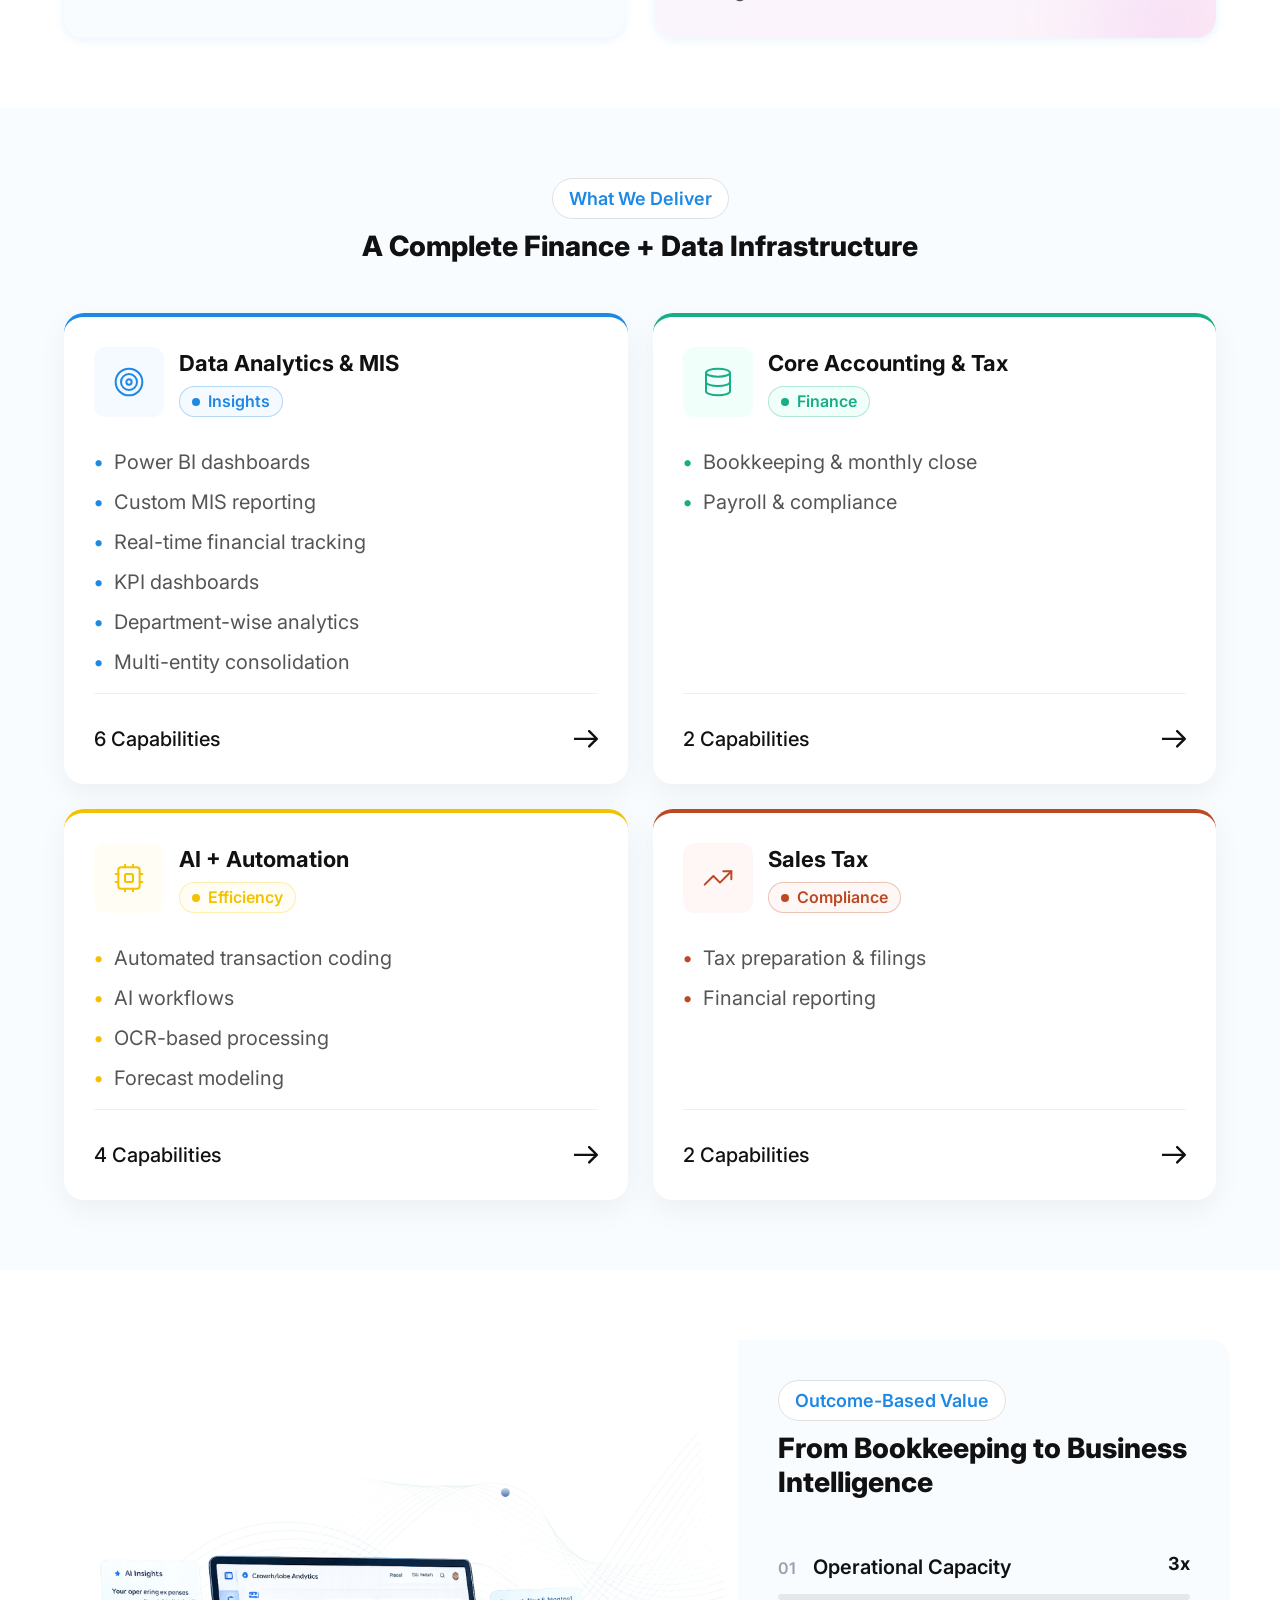
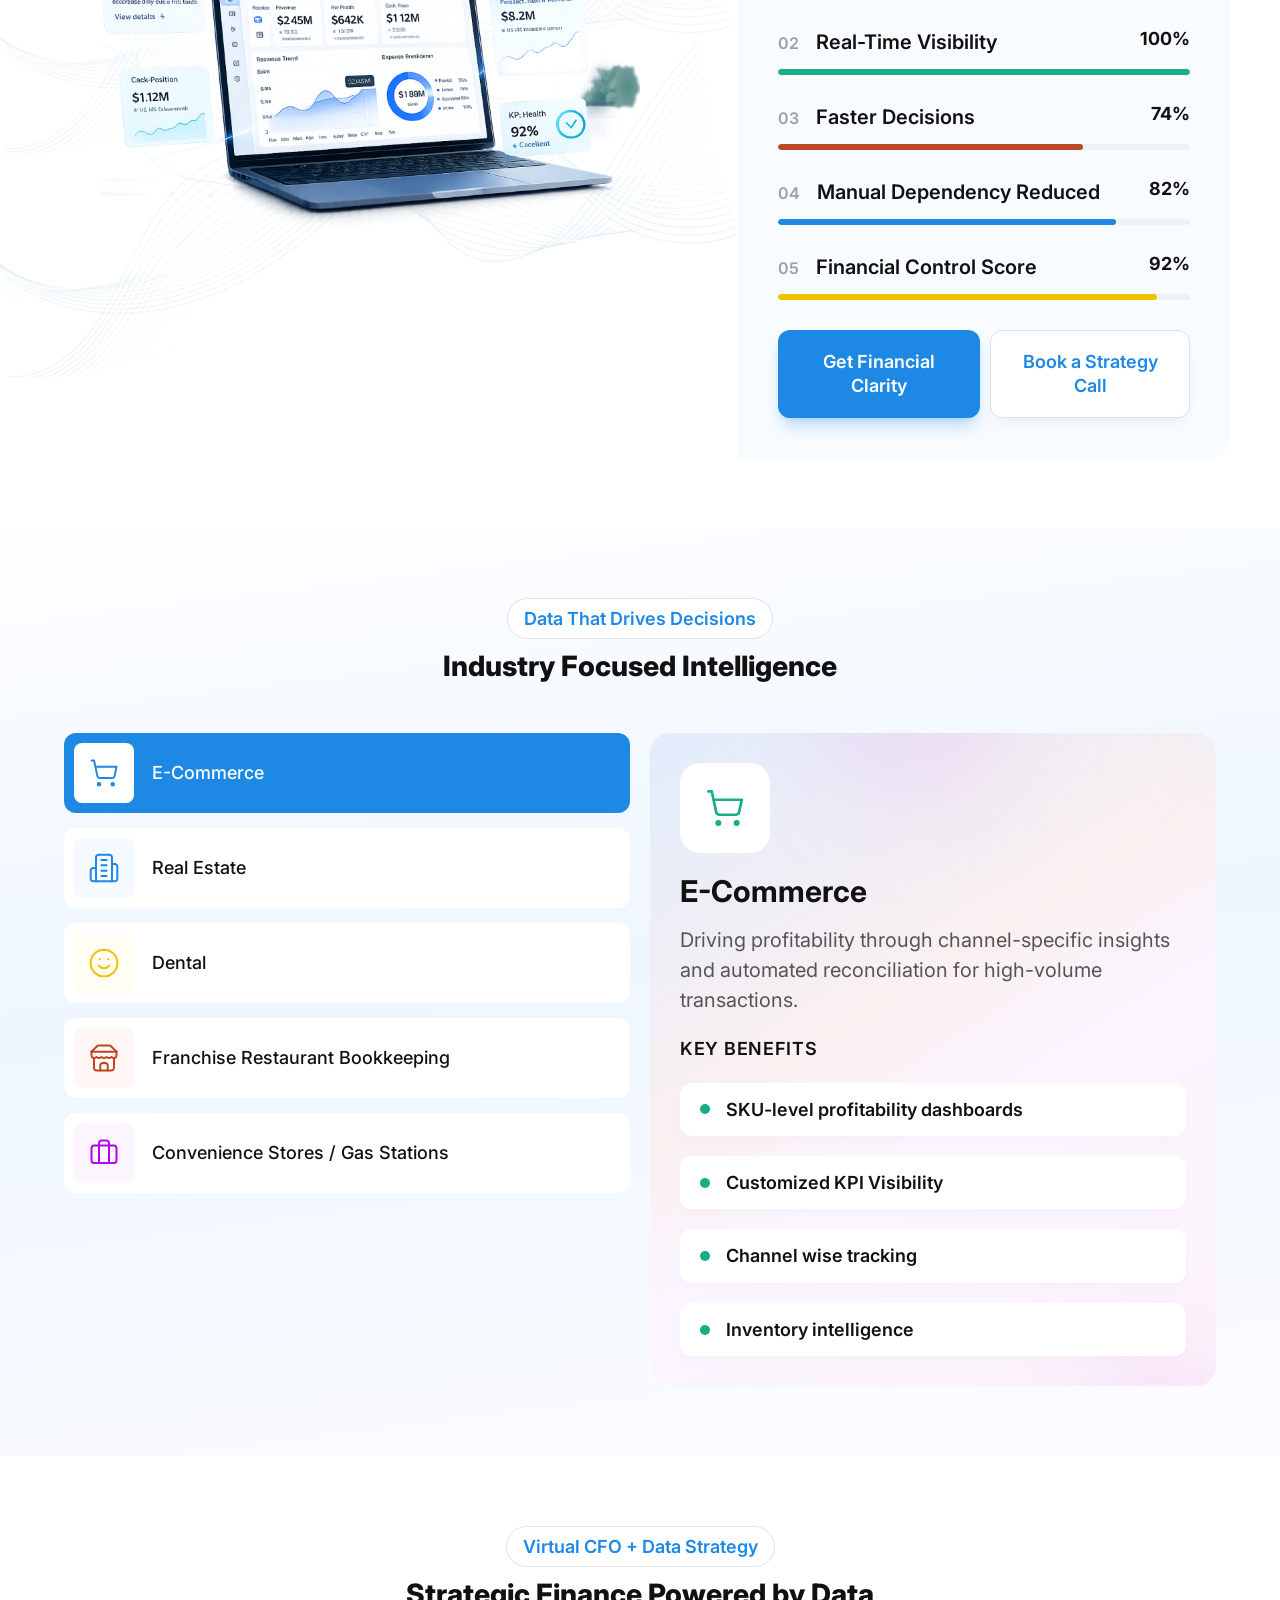
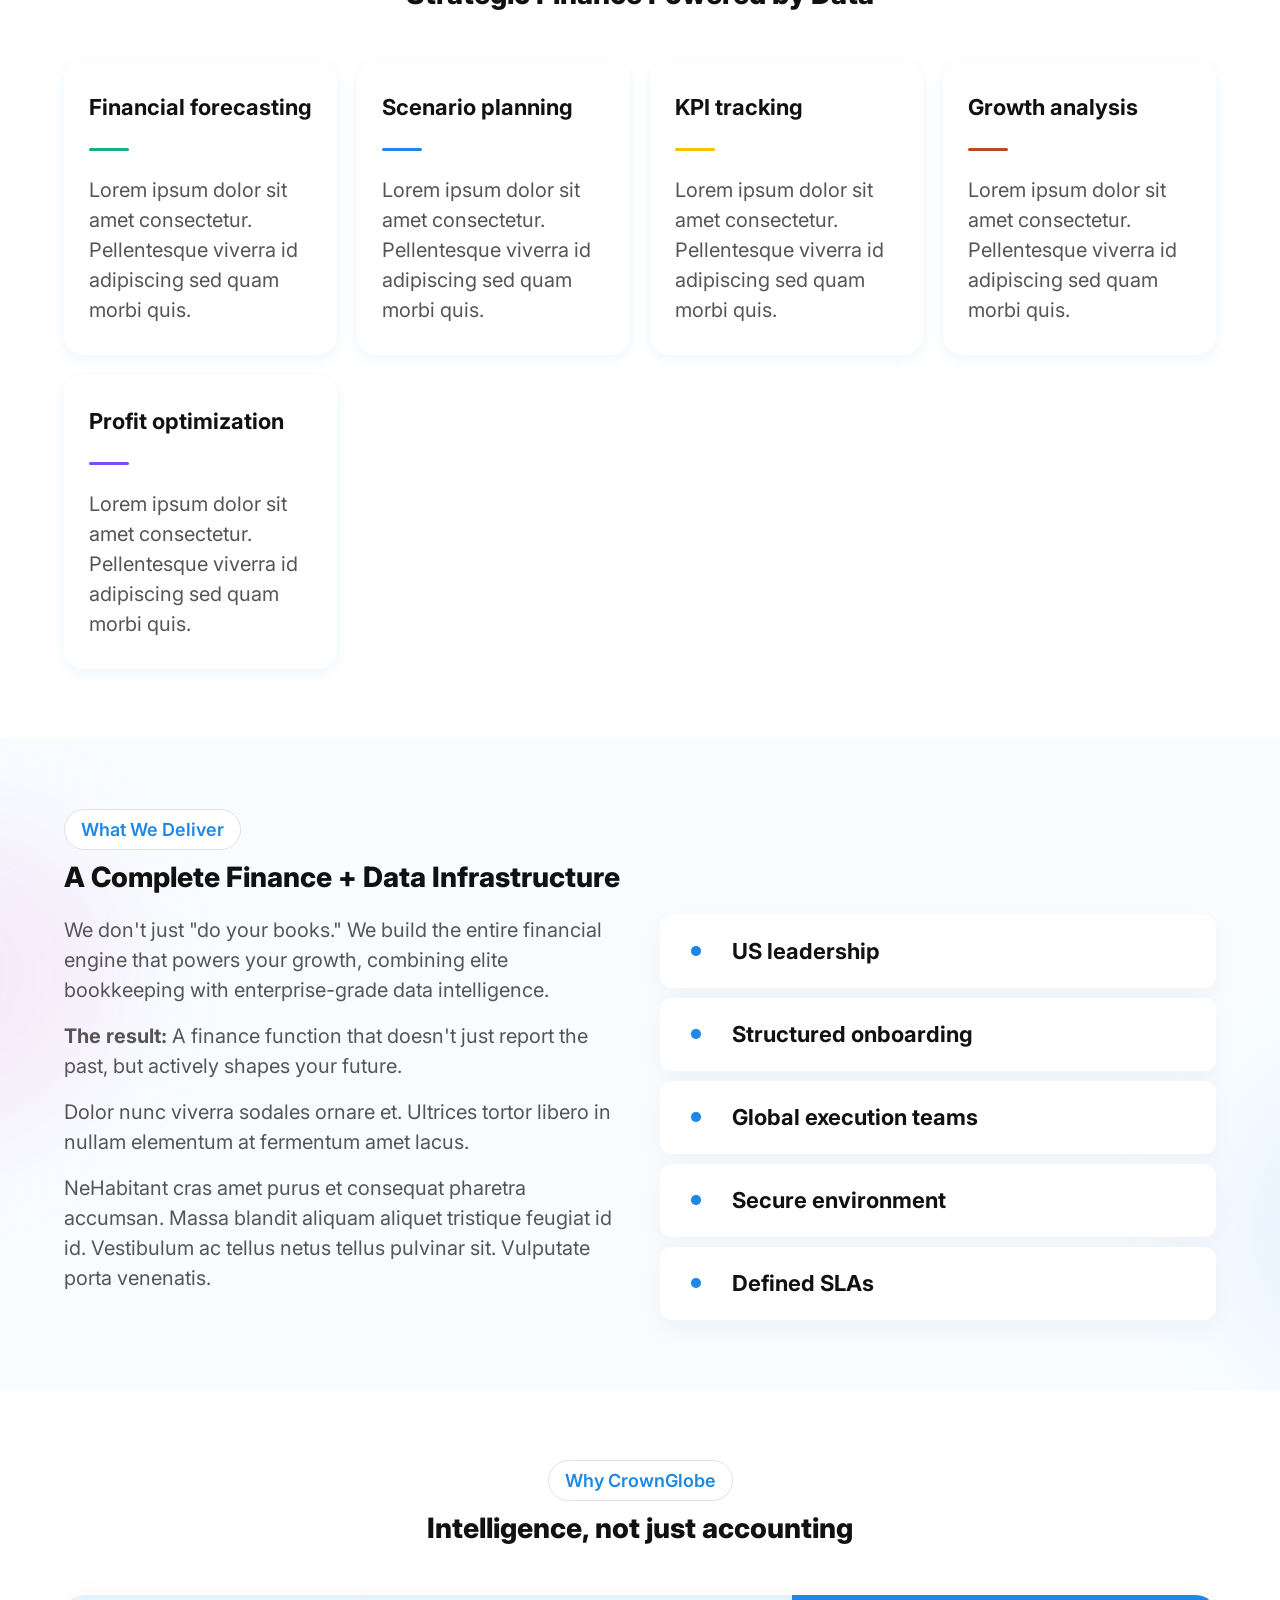
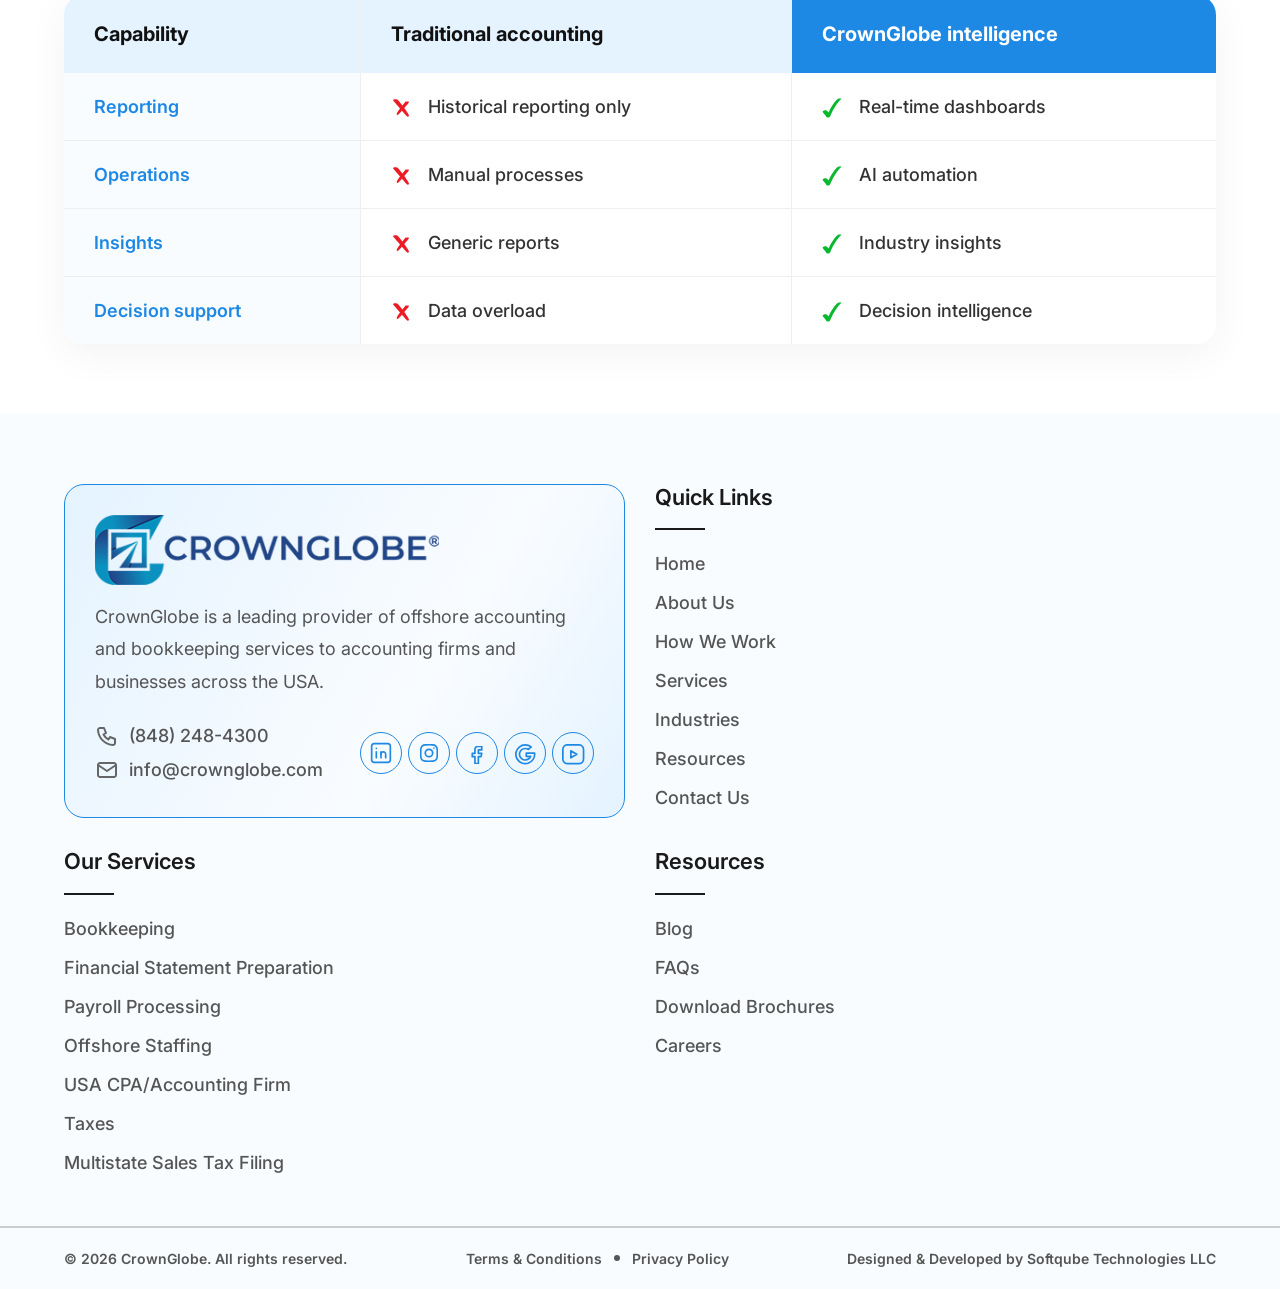
==== commit 929684bf: "Home Page Design Changes Dones" ====
--- a/index.html
+++ b/index.html
@@ -43,38 +43,7 @@
                         <nav class="cg-custom-menu">
                             <ul>
                                 <li><a href="index.html">Home</a></li>
-                                <li class="has-mega">
-                                    <a href="javascript:void(0)">About Us</a>
-                                    <div class="mega-menu">
-                                        <div class="mega-column">
-                                            <ul class="inner-menu">
-                                                <li><a href="#">Our Mission and Vision</a></li>
-                                                <li><a href="#">Information Security</a></li>
-                                            </ul>
-                                        </div>
-                                        <div class="mega-column has-inner-mega">
-                                            <a href="javascript:void(0)" class="mega-heading">Our Team</a>
-                                            <ul class="inner-menu">
-                                                <li><a href="#">Management Team</a></li>
-                                                <li><a href="#">Kunal</a></li>
-                                                <li><a href="#">Anjani Das</a></li>
-                                                <li><a href="#">Karan</a></li>
-                                                <li><a href="#">Rajnikant</a></li>
-                                            </ul>
-                                        </div>
-                                        <div class="mega-column has-inner-mega">
-                                            <a href="javascript:void(0)" class="mega-heading">Operational Team</a>
-                                            <ul class="inner-menu">
-                                                <li><a href="#">Pruthviraj</a></li>
-                                                <li><a href="#">Prashanna</a></li>
-                                                <li><a href="#">Bhumika</a></li>
-                                                <li><a href="#">Hiral</a></li>
-                                                <li><a href="#">Krushang</a></li>
-                                                <li><a href="#">Priya</a></li>
-                                            </ul>
-                                        </div>
-                                    </div>
-                                </li>
+                                <li><a href="about-us.html">About Us</a></li>
                                 <li class="has-mega">
                                     <a href="javascript:void(0)">How We Work</a>
                                     <div class="mega-menu">
@@ -89,7 +58,33 @@
                                 </li>
                                 <li class="has-mega static-mega">
                                     <a href="javascript:void(0)">Services</a>
-                                    <div class="mega-menu">
+                                    <div class="mega-menu grid-3-2">
+                                        <div class="mega-column has-inner-mega">
+                                            <a href="javascript:void(0)" class="mega-heading">Bookkeeping Services</a>
+                                            <ul class="inner-menu">
+                                                <li><a href="#">Xero Bookkeeping</a></li>
+                                                <li><a href="#">QuickBooks Accounting</a></li>
+                                                <li><a href="#">Catch up Bookkeeping</a></li>
+                                            </ul>
+                                        </div>
+                                        <div class="mega-column has-inner-mega">
+                                            <a href="javascript:void(0)" class="mega-heading">Business Setup
+                                                Services</a>
+                                            <ul class="inner-menu">
+                                                <li><a href="#">LLC</a></li>
+                                                <li><a href="#">S-Corp.</a></li>
+                                                <li><a href="#">C-Corp.</a></li>
+                                                <li><a href="#">Foreign Company</a></li>
+                                            </ul>
+                                        </div>
+                                        <div class="mega-column has-inner-mega">
+                                            <a href="javascript:void(0)" class="mega-heading">Tax Filing</a>
+                                            <ul class="inner-menu">
+                                                <li><a href="#">Individual Tax Filing</a></li>
+                                                <li><a href="#">Business Tax Filing</a></li>
+                                                <li><a href="#">Multistate Sales Tax Filing</a></li>
+                                            </ul>
+                                        </div>
                                         <div class="mega-column">
                                             <ul class="inner-menu">
                                                 <li><a href="#">Remote Accounting</a></li>
@@ -99,35 +94,11 @@
                                                 <li><a href="#">Power BI Visualization</a></li>
                                             </ul>
                                         </div>
-                                        <div class="mega-column has-inner-mega">
-                                            <a href="javascript:void(0)" class="mega-heading">Bookkeeping Services</a>
-                                            <ul class="inner-menu">
-                                                <li><a href="#">Xero Bookkeeping</a></li>
-                                                <li><a href="#">QuickBooks Accounting</a></li>
-                                                <li><a href="#">Catch up Bookkeeping</a></li>
-                                            </ul>
-                                        </div>
-                                        <div class="mega-column has-inner-mega">
-                                            <a href="javascript:void(0)" class="mega-heading">Business Setup Services</a>
-                                            <ul class="inner-menu">
-                                                <li><a href="#">LLC</a></li>
-                                                <li><a href="#">S-Corp.</a></li>
-                                                <li><a href="#">C-Corp.</a></li>
-                                                <li><a href="#">Foreign Company</a></li>
-                                            </ul>
-                                        </div>
-                                        <div class="mega-column has-inner-mega">
-                                            <a href="javascript:void(0)" class="mega-heading">Tax Filing</a>
-                                            <ul class="inner-menu">
-                                                <li><a href="#">Individual Tax Filing</a></li>
-                                                <li><a href="#">Business Tax Filing</a></li>
-                                                <li><a href="#">Multistate Sales Tax Filing</a></li>
-                                            </ul>
-                                        </div>
                                         <div class="mega-column">
                                             <ul class="inner-menu">
                                                 <li><a href="#">Payroll Processing</a></li>
-                                                <li><a href="#">Year - End Finalization & Annual Checkup Services</a></li>
+                                                <li><a href="#">Year - End Finalization & Annual Checkup Services</a>
+                                                </li>
                                                 <li><a href="#">Outsourced Accounting</a></li>
                                                 <li><a href="#">Multistate Sales Tax Filing</a></li>
                                             </ul>
@@ -165,6 +136,7 @@
                                     <div class="mega-menu">
                                         <div class="mega-column">
                                             <ul class="inner-menu">
+                                                <li><a href="#">Career</a></li>
                                                 <li><a href="#">Blogs</a></li>
                                                 <li><a href="#">Videos</a></li>
                                                 <li><a href="#">Brochures</a></li>
@@ -173,7 +145,7 @@
                                         </div>
                                     </div>
                                 </li>
-                                <li><a href="#">Career</a></li>
+
                                 <li><a href="#">Contact Us</a></li>
                             </ul>
                         </nav>
@@ -342,7 +314,7 @@
                         <h2>A Complete Finance + Data Infrastructure</h2>
                     </div>
                     <div class="deliver-grid">
-                        <!-- Card 1 -->
+
                         <div class="deliver-card border-blue">
                             <div class="card-top">
                                 <div class="icon-box bg-light-blue">
@@ -367,7 +339,7 @@
                                 <img src="media-images/black-right-arrow.svg" alt="View More Capabilities">
                             </a>
                         </div>
-                        <!-- Card 2 -->
+
                         <div class="deliver-card border-green">
                             <div class="card-top">
                                 <div class="icon-box bg-light-green">
@@ -387,7 +359,7 @@
                                 <img src="media-images/black-right-arrow.svg" alt="View More Capabilities">
                             </a>
                         </div>
-                        <!-- Card 3 -->
+
                         <div class="deliver-card border-yellow">
                             <div class="card-top">
                                 <div class="icon-box bg-light-yellow">
@@ -409,7 +381,7 @@
                                 <img src="media-images/black-right-arrow.svg" alt="View More Capabilities">
                             </a>
                         </div>
-                        <!-- Card 4 -->
+
                         <div class="deliver-card border-orange">
                             <div class="card-top">
                                 <div class="icon-box bg-light-orange">
@@ -450,7 +422,7 @@
                                 <h2>From Bookkeeping to Business Intelligence</h2>
                             </div>
                             <div class="progress-list">
-                                <!-- Progress Item 1 -->
+
                                 <div class="progress-item">
                                     <div class="progress-info">
                                         <h3><span>01</span> Operational capacity</h3>
@@ -460,7 +432,7 @@
                                         <div class="progress-bar-fill bg-blue" data-width="100"></div>
                                     </div>
                                 </div>
-                                <!-- Progress Item 2 -->
+
                                 <div class="progress-item">
                                     <div class="progress-info">
                                         <h3><span>02</span> Real-time visibility</h3>
@@ -470,7 +442,7 @@
                                         <div class="progress-bar-fill bg-green" data-width="100"></div>
                                     </div>
                                 </div>
-                                <!-- Progress Item 3 -->
+
                                 <div class="progress-item">
                                     <div class="progress-info">
                                         <h3><span>03</span> Faster decisions</h3>
@@ -480,7 +452,7 @@
                                         <div class="progress-bar-fill bg-orange" data-width="74"></div>
                                     </div>
                                 </div>
-                                <!-- Progress Item 4 -->
+
                                 <div class="progress-item">
                                     <div class="progress-info">
                                         <h3><span>04</span> Manual dependency reduced</h3>
@@ -490,7 +462,7 @@
                                         <div class="progress-bar-fill bg-blue-dark" data-width="82"></div>
                                     </div>
                                 </div>
-                                <!-- Progress Item 5 -->
+
                                 <div class="progress-item">
                                     <div class="progress-info">
                                         <h3><span>05</span> Financial control score</h3>
@@ -501,9 +473,9 @@
                                     </div>
                                 </div>
                             </div>
-                            <div class="outcome-btns mt-5">
-                                <a href="#" class="common-btn py-3 px-4">Get Financial Clarity</a>
-                                <a href="#" class="common-btn-white py-3 px-4 ms-3">Book a Strategy Call</a>
+                            <div class="outcome-btns ">
+                                <a href="#" class="common-btn">Get Financial Clarity</a>
+                                <a href="#" class="common-btn-white">Book a Strategy Call</a>
                             </div>
                         </div>
                     </div>
@@ -520,7 +492,6 @@
                     </div>
 
                     <div class="industry-tab-wrapper">
-                        <!-- Vertical Tabs Nav -->
                         <div class="industry-nav" id="industryTab" role="tablist" aria-orientation="vertical">
                             <button class="nav-link active" id="ecommerce-tab" data-bs-toggle="pill"
                                 data-bs-target="#ecommerce" type="button" role="tab">
@@ -554,9 +525,9 @@
                             </button>
                         </div>
 
-                        <!-- Tab Content -->
+
                         <div class="tab-content industry-content" id="industryTabContent">
-                            <!-- E-Commerce Content -->
+
                             <div class="tab-pane fade show active" id="ecommerce" role="tabpanel">
                                 <div class="content-header">
                                     <div class="content-icon">
@@ -587,7 +558,7 @@
                                     </div>
                                 </div>
                             </div>
-                            <!-- Real Estate Content -->
+
                             <div class="tab-pane fade" id="realestate" role="tabpanel">
                                 <div class="content-header">
                                     <div class="content-icon">
@@ -614,7 +585,7 @@
                                     </div>
                                 </div>
                             </div>
-                            <!-- Dental Content -->
+
                             <div class="tab-pane fade" id="dental" role="tabpanel">
                                 <div class="content-header">
                                     <div class="content-icon">
@@ -641,7 +612,7 @@
                                     </div>
                                 </div>
                             </div>
-                            <!-- Franchise Content -->
+
                             <div class="tab-pane fade" id="franchise" role="tabpanel">
                                 <div class="content-header">
                                     <div class="content-icon">
@@ -672,7 +643,7 @@
                                     </div>
                                 </div>
                             </div>
-                            <!-- Convenience Content -->
+
                             <div class="tab-pane fade" id="convenience" role="tabpanel">
                                 <div class="content-header">
                                     <div class="content-icon">
@@ -804,49 +775,50 @@
                 <div class="cg-container">
                     <div class="section-header">
                         <span>Why CrownGlobe</span>
-                        <h2>Why Choose CrownGlobe</h2>
+                        <h2>Intelligence, not just accounting</h2>
                     </div>
                     <div class="comparison-table-container">
-                        <table class="comparison-table">
-                            <thead>
-                                <tr>
-                                    <th>Capability</th>
-                                    <th>Traditional accounting</th>
-                                    <th class="highlight-header">CrownGlobe intelligence</th>
-                                </tr>
-                            </thead>
-                            <tbody>
-                                <tr>
-                                    <td class="capability-cell">Reporting</td>
-                                    <td><img src="./images/wrong.svg" alt="No"> Historical reporting only</td>
-                                    <td><img src="./images/correct.svg" alt="Yes"> Real-time dashboards</td>
-                                </tr>
-                                <tr>
-                                    <td class="capability-cell">Operations</td>
-                                    <td><img src="./images/wrong.svg" alt="No"> Manual processes</td>
-                                    <td><img src="./images/correct.svg" alt="Yes"> AI automation</td>
-                                </tr>
-                                <tr>
-                                    <td class="capability-cell">Insights</td>
-                                    <td><img src="./images/wrong.svg" alt="No"> Generic reports</td>
-                                    <td><img src="./images/correct.svg" alt="Yes"> Industry insights</td>
-                                </tr>
-                                <tr>
-                                    <td class="capability-cell">Decision support</td>
-                                    <td><img src="./images/wrong.svg" alt="No"> Data overload</td>
-                                    <td><img src="./images/correct.svg" alt="Yes"> Decision intelligence</td>
-                                </tr>
-                            </tbody>
-                        </table>
-                    </div>
-                </div>
-            </div>
+                        <div class="table-responsive">
+                            <table class="comparison-table">
+                                <thead>
+                                    <tr>
+                                        <th>Capability</th>
+                                        <th>Traditional accounting</th>
+                                        <th class="highlight-header">CrownGlobe intelligence</th>
+                                    </tr>
+                                </thead>
+                                <tbody>
+                                    <tr>
+                                        <td class="capability-cell">Reporting</td>
+                                        <td><img src="./images/wrong.svg" alt="No"> Historical reporting only</td>
+                                        <td><img src="./images/correct.svg" alt="Yes"> Real-time dashboards</td>
+                                    </tr>
+                                    <tr>
+                                        <td class="capability-cell">Operations</td>
+                                        <td><img src="./images/wrong.svg" alt="No"> Manual processes</td>
+                                        <td><img src="./images/correct.svg" alt="Yes"> AI automation</td>
+                                    </tr>
+                                    <tr>
+                                        <td class="capability-cell">Insights</td>
+                                        <td><img src="./images/wrong.svg" alt="No"> Generic reports</td>
+                                        <td><img src="./images/correct.svg" alt="Yes"> Industry insights</td>
+                                    </tr>
+                                    <tr>
+                                        <td class="capability-cell">Decision support</td>
+                                        <td><img src="./images/wrong.svg" alt="No"> Data overload</td>
+                                        <td><img src="./images/correct.svg" alt="Yes"> Decision intelligence</td>
+                                    </tr>
+                                </tbody>
+                            </table>
+                        </div>
+                    </div>
+                </div>
         </section>
     </main>
     <!-- Footer Section -->
     <footer class="footer-section">
         <div class="cg-container">
-            <div class="footer-grid">
+            <div class="footer-grid pt-80">
                 <div class="footer-card">
                     <div class="footer-logo">
                         <img src="./media-images/logo.svg" alt="Crown Globe Logo - Corporate Finance and Tax Solutions">
@@ -882,15 +854,13 @@
                 <div class="footer-column">
                     <h4>Quick Links</h4>
                     <ul>
-                        <li><a href="#">Why CrownGlobe</a></li>
-                        <li><a href="#">How it works</a></li>
-                        <li><a href="#">Benefits of Outsourcing</a></li>
-                        <li><a href="#">Engagement Models</a></li>
-                        <li><a href="#">Our Key Differentiators</a></li>
-                        <li><a href="#">Transition Process</a></li>
-                        <li><a href="#">Client Login</a></li>
-                        <li><a href="#">Information Security</a></li>
-                        <li><a href="#">FAQs</a></li>
+                        <li><a href="#">Home</a></li>
+                        <li><a href="#">About Us</a></li>
+                        <li><a href="#">How We Work</a></li>
+                        <li><a href="#">Services</a></li>
+                        <li><a href="#">Industries</a></li>
+                        <li><a href="#">Resources</a></li>
+                        <li><a href="#">Contact Us</a></li>
                     </ul>
                 </div>
                 <div class="footer-column">
--- a/style/style.css
+++ b/style/style.css
@@ -333,7 +333,7 @@
   padding: 10px 0;
 }
 .cg-custom-menu > ul > li > a::after {
-  content: '';
+  content: "";
   position: absolute;
   bottom: -2px;
   left: 50%;
@@ -357,10 +357,12 @@
   transform: translateX(-50%) translateY(20px) scaleY(0.95);
   background: rgba(255, 255, 255, 0.98);
   backdrop-filter: blur(25px);
-  box-shadow: 0 40px 80px -20px rgba(30, 136, 229, 0.15), 0 0 0 1px rgba(0, 0, 0, 0.05);
+  box-shadow:
+    0 40px 80px -20px rgba(30, 136, 229, 0.15),
+    0 0 0 1px rgba(0, 0, 0, 0.05);
   border-radius: 16px;
   border-top: 4px solid var(--blue);
-  padding: 40px 50px;
+  padding: 30px;
   display: flex;
   flex-wrap: wrap;
   max-width: 90vw;
@@ -371,13 +373,11 @@
   z-index: 100;
   min-width: max-content;
 }
-@media (min-width: 1300px) {
-  .cg-custom-menu > ul > li:hover > .mega-menu {
-    opacity: 1;
-    visibility: visible;
-    transform: translateX(-50%) translateY(0) scaleY(1);
-    top: 100%;
-  }
+.cg-custom-menu > ul > li > .mega-menu.grid-3-2 {
+  display: grid;
+  grid-template-columns: repeat(3, max-content);
+  row-gap: 50px;
+  column-gap: 60px;
 }
 .cg-custom-menu .mega-column {
   display: flex;
@@ -396,7 +396,7 @@
   transition: color 0.3s ease;
 }
 .cg-custom-menu .mega-heading::after {
-  content: '';
+  content: "";
   position: absolute;
   left: 0;
   bottom: 0;
@@ -433,7 +433,7 @@
   position: relative;
 }
 .cg-custom-menu .mega-column ul li a::before {
-  content: '';
+  content: "";
   position: absolute;
   left: -16px;
   top: 50%;
@@ -457,9 +457,8 @@
 }
 .footer-grid {
   display: grid;
-  grid-template-columns: 546px 1fr 1fr 1fr;
+  grid-template-columns: 556px 1fr 1fr 1fr;
   gap: 40px;
-  padding-top: 80px;
   padding-bottom: 50px;
 }
 .footer-card {
@@ -609,6 +608,7 @@
 .hero-inner-main {
   display: grid;
   grid-template-columns: repeat(2, 1fr);
+  gap: 20px;
 }
 .hero-content h1 {
   margin-bottom: 16px;
@@ -646,9 +646,6 @@
   gap: 20px;
 }
 /* Swiper Customization */
-.hero-slider {
-  padding: 50px 0;
-}
 .hero-slider.swiper {
   position: static;
 }
@@ -844,7 +841,6 @@
   display: grid;
   grid-template-columns: repeat(4, 1fr);
   gap: 25px;
-  margin-top: 50px;
 }
 
 .deliver-card {
@@ -1100,6 +1096,8 @@
 
 .outcome-btns {
   display: flex;
+  gap: 10px;
+  margin-top: 30px;
 }
 .outcome-content .section-header,
 .outcome-content .section-header h2 {
@@ -1350,9 +1348,8 @@
 }
 .strategic-grid {
   display: grid;
-  grid-template-columns: repeat(5, 1fr);
+  grid-template-columns: repeat(auto-fit, minmax(250px, 1fr));
   gap: 20px;
-  margin-top: 50px;
 }
 
 .strategic-card {
@@ -1530,7 +1527,6 @@
 }
 /* Comparison Table Styling */
 .comparison-table-container {
-  margin-top: 50px;
   background: var(--white);
   border-radius: 20px;
   overflow: hidden;
--- a/style/responsive.css
+++ b/style/responsive.css
@@ -1,47 +1,3 @@
-@media (max-width: 1700px) {
-  .cg-container {
-    max-width: calc(100% - 160px);
-  }
-}
-
-@media (max-width: 1440px) {
-  :root {
-    --font-54: 48px;
-    --font-44: 38px;
-    --font-36: 32px;
-  }
-
-  /* Desktop Menu Responsiveness */
-  .cg-custom-menu > ul {
-    gap: 10px;
-  }
-  .cg-custom-menu > ul > li > a {
-    font-size: 16px;
-  }
-  .cg-custom-menu > ul > li > .mega-menu {
-    gap: 30px;
-    padding: 0px 30px 24px;
-  }
-  .cg-custom-menu .mega-heading {
-    font-size: 16px;
-    margin-bottom: 15px;
-  }
-}
-
-@media (max-width: 1250px) {
-  .cg-custom-menu > ul {
-    gap: 10px;
-  }
-  .cg-custom-menu > ul > li > a {
-    font-size: 15px;
-    padding: 8px 0;
-  }
-  .cg-custom-menu > ul > li > .mega-menu {
-    gap: 20px;
-    padding: 20px;
-  }
-}
-
 @media (min-width: 1300px) {
   .nav-item.dropdown:hover .dropdown-menu {
     display: block;
@@ -68,6 +24,77 @@
     transform: none;
     height: auto;
   }
+  .cg-custom-menu > ul > li:hover > .mega-menu {
+    opacity: 1;
+    visibility: visible;
+    transform: translateX(-50%) translateY(0) scaleY(1);
+    top: 100%;
+  }
+}
+@media (max-width: 1700px) {
+  .cg-container {
+    max-width: calc(100% - 160px);
+  }
+  .outcome-grid {
+    margin-right: 80px;
+  }
+}
+@media (max-width: 1499px) {
+  .industry-tab-wrapper {
+    grid-template-columns: 1fr 2fr;
+  }
+}
+
+@media (max-width: 1440px) {
+  :root {
+    --font-54: 48px;
+    --font-46: 40px;
+    --font-44: 38px;
+    --font-36: 32px;
+  }
+  .cg-custom-menu > ul {
+    gap: 40px;
+  }
+  .cg-custom-menu > ul > li > a {
+    font-size: var(--font-16);
+  }
+  .cg-custom-menu > ul > li > .mega-menu {
+    gap: 30px;
+    padding: 24px 30px 24px;
+  }
+  .cg-custom-menu .mega-heading {
+    font-size: var(--font-16);
+    margin-bottom: 15px;
+  }
+  .outcome-content {
+    padding: 40px;
+  }
+  .outcome-grid {
+    grid-template-columns: 1fr 1fr;
+    margin-right: 50px;
+  }
+  .complete-finance-grid {
+    gap: 40px;
+  }
+  .finance-feature-item {
+    padding: 20px;
+  }
+}
+@media (max-width: 1399px) {
+  .cg-custom-menu > ul {
+    gap: 24px;
+  }
+  .hero-inner-main {
+    grid-template-columns: 1.5fr 1fr;
+    align-items: center;
+  }
+  .deliver-grid {
+    grid-template-columns: repeat(2, 1fr);
+  }
+  .finance-features-grid {
+    grid-template-columns: 1fr;
+    gap: 10px;
+  }
 }
 
 @media (max-width: 1299px) {
@@ -77,6 +104,7 @@
 
   :root {
     --font-54: 42px;
+    --font-46: 36px;
     --font-44: 34px;
     --font-36: 28px;
     --font-26: 22px;
@@ -89,7 +117,15 @@
   .py-80 {
     padding: 70px 0;
   }
-
+  .pt-80 {
+    padding-top: 70px;
+  }
+  .pb-80 {
+    padding-bottom: 70px;
+  }
+  .navbar-expand-xl .navbar-toggler {
+    display: block !important;
+  }
   /* Full-Screen Mobile Header Redesign */
   .navbar-collapse {
     background: rgba(255, 255, 255, 0.98);
@@ -132,7 +168,7 @@
     color: var(--blue);
     border-radius: 50%;
     font-size: 32px;
-    display: flex;
+    display: flex !important;
     align-items: center;
     justify-content: center;
     border: none;
@@ -145,8 +181,6 @@
     color: var(--white);
     transform: rotate(90deg);
   }
-
-  /* Custom Menu Mobile Styling */
   .cg-custom-menu {
     overflow-y: auto;
     flex-grow: 1;
@@ -156,8 +190,8 @@
   .cg-custom-menu > ul {
     flex-direction: column;
     align-items: flex-start;
+    width: 100%;
     gap: 0;
-    width: 100%;
   }
   .cg-custom-menu > ul > li {
     width: 100%;
@@ -168,7 +202,7 @@
     width: 100%;
     padding: 15px 0;
     justify-content: space-between;
-    font-size: 22px;
+    font-size: var(--font-22);
     position: relative;
     font-weight: 700;
     color: var(--black);
@@ -179,7 +213,7 @@
   .cg-custom-menu > ul > li.has-mega > a::after {
     display: block;
     content: "+";
-    font-size: 26px;
+    font-size: var(--font-26);
     font-weight: 400;
     position: static;
     width: auto;
@@ -209,18 +243,26 @@
     opacity: 1;
     visibility: visible;
   }
+  .cg-custom-menu > ul > li > .mega-menu.grid-3-2 {
+    grid-template-columns: 1fr;
+    row-gap: 0;
+    column-gap: 0;
+  }
   .cg-custom-menu .mega-column {
-    border-top: 1px solid rgba(0, 0, 0, 0.05);
+    background-color: var(--lightblue);
+    border-radius: 12px;
+    margin: 8px 15px;
+    overflow: hidden;
   }
   .cg-custom-menu .mega-column > .inner-menu > li > a {
     padding: 12px 20px;
-    font-size: 18px;
+    font-size: var(--font-18);
     font-weight: 500;
     display: block;
     color: var(--grey);
   }
   .cg-custom-menu .mega-heading {
-    font-size: 20px;
+    font-size: var(--font-20);
     font-weight: 600;
     margin-bottom: 0px;
     padding: 12px 20px;
@@ -236,7 +278,7 @@
   .cg-custom-menu .mega-column.has-inner-mega > a.mega-heading::after {
     display: block;
     content: "+";
-    font-size: 26px;
+    font-size: var(--font-26);
     font-weight: 400;
     position: static;
     width: auto;
@@ -260,7 +302,7 @@
   }
   .cg-custom-menu .mega-column.has-inner-mega .inner-menu li a {
     padding: 8px 20px;
-    font-size: 16px;
+    font-size: var(--font-16);
     color: var(--grey);
     display: block;
   }
@@ -278,7 +320,6 @@
     transition: all 0.3s ease;
   }
 
-  /* Hide main toggler when menu is open */
   body:has(.navbar-collapse.show) .navbar-toggler:not(.close-btn) {
     opacity: 0;
     visibility: hidden;
@@ -290,28 +331,80 @@
     width: 24px;
     height: 24px;
   }
-
-  body:has(.show) {
-    overflow: hidden;
-  }
   .cg-custom-menu .mega-column ul {
     gap: 0;
   }
-}
-
+  .outcome-grid {
+    grid-template-columns: 1.5fr 1fr;
+  }
+  .industry-tab-wrapper {
+    grid-template-columns: 1fr 1fr;
+    gap: 20px;
+  }
+  .benefits-grid {
+    grid-template-columns: 1fr;
+  }
+}
+
+@media (max-width: 1199px) {
+  .hero-inner-main {
+    grid-template-columns: 1fr 1fr;
+  }
+  .swiper-button-next {
+    right: 20px;
+  }
+  .swiper-button-prev {
+    left: 20px;
+  }
+  .outcome-grid {
+    grid-template-columns: 1fr 1fr;
+  }
+}
+@media (max-width: 1023px) {
+  :root {
+    --font-54: 34px;
+    --font-46: 30px;
+    --font-44: 28px;
+    --font-36: 24px;
+    --font-30: 22px;
+    --font-26: 20px;
+    --font-24: 20px;
+    --font-22: 18px;
+    --font-20: 16px;
+    --font-18: 16px;
+  }
+  .hero-inner-main {
+    grid-template-columns: 1fr;
+  }
+  .hero-image {
+    display: none;
+  }
+  .swiper-pagination {
+    bottom: 20px !important;
+  }
+  .outcome-grid {
+    max-width: 90%;
+    margin: 0 auto;
+    grid-template-columns: 1fr;
+  }
+}
 @media (max-width: 991px) {
+  .section-header {
+    margin-bottom: 30px;
+  }
+  .outcome-image img {
+    max-height: 400px;
+    object-fit: cover;
+  }
+  .industry-tab-wrapper {
+    grid-template-columns: 0.8fr 1fr;
+  }
 }
 
 @media (max-width: 767px) {
   :root {
-    --font-54: 34px;
-    --font-44: 28px;
-    --font-36: 24px;
-    --font-26: 20px;
-    --font-22: 18px;
-    --font-18: 16px;
-  }
-
+    --font-16: 14px;
+  }
   .footer-grid {
     grid-template-columns: 1fr;
   }
@@ -321,18 +414,85 @@
     text-align: center;
     gap: 15px;
   }
-
   .py-80 {
     padding: 50px 0;
   }
-
-  .navbar-collapse {
-    max-width: 85%;
-  }
-
+  .pt-80 {
+    padding-top: 50px;
+  }
+  .pb-80 {
+    padding-bottom: 50px;
+  }
+  .swiper-button-next {
+    right: 10px;
+  }
+  .swiper-button-prev {
+    left: 10px;
+  }
   .timeline-grid {
     grid-template-columns: 1fr;
     gap: 30px;
+  }
+  .hero-content > span,
+  .hero-content p {
+    margin-bottom: 16px;
+  }
+
+  .hero-content > span {
+    font-size: 14px;
+  }
+  .stat-item p {
+    font-size: 14px;
+  }
+  .stat-item h2,
+  .stat-item span {
+    font-size: 26px;
+  }
+  .comparison-grid {
+    grid-template-columns: 1fr;
+  }
+  .icon-box {
+    width: 50px;
+    height: 50px;
+  }
+  .icon-box img {
+    width: 24px;
+  }
+  .deliver-grid {
+    grid-template-columns: repeat(1, 1fr);
+  }
+  .outcome-content {
+    padding: 20px;
+  }
+  .industry-tab-wrapper {
+    grid-template-columns: 1fr;
+  }
+  .content-icon {
+    width: 60px;
+    height: 60px;
+  }
+  .content-icon img {
+    width: 30px;
+    height: 30px;
+  }
+  .industry-nav .nav-link .icon-box {
+    width: 40px;
+    height: 40px;
+  }
+  .strategic-card {
+    gap: 12px;
+  }
+  .complete-finance-grid {
+    gap: 30px;
+    grid-template-columns: 1fr;
+  }
+  .comparison-table th,
+  .comparison-table td {
+    padding: 16px;
+  }
+  .comparison-table-container .table-responsive {
+    min-width: calc(100vw - 40px);
+    max-width: calc(100vw - 40px);
   }
 }
 
@@ -340,8 +500,64 @@
   .footer-column h4 {
     margin-bottom: 15px;
   }
-
   .navbar-nav .nav-link {
     font-size: 24px;
   }
-}
+  .py-80 {
+    padding: 40px 0;
+  }
+  .pt-80 {
+    padding-top: 40px;
+  }
+  .pb-80 {
+    padding-bottom: 40px;
+  }
+  .footer-column h4::before {
+    bottom: -8px;
+  }
+  .swiper-button-next {
+    right: 0px;
+  }
+  .swiper-button-prev {
+    left: 0px;
+  }
+  .hero-btn {
+    flex-wrap: wrap;
+  }
+  .stats-grid {
+    grid-template-columns: 1fr 1fr;
+    gap: 10px;
+  }
+  .stat-item:not(:last-child)::after {
+    height: 40px;
+  }
+  .stat-item:nth-child(2)::after {
+    display: none;
+  }
+  .problem-card,
+  .vision-card,
+  .deliver-card,
+  .industry-content,
+  .strategic-card {
+    padding: 20px;
+  }
+  .card-top,
+  .outcome-btns {
+    flex-wrap: wrap;
+    gap: 10px;
+    align-items: start;
+  }
+  .outcome-image img {
+    max-height: 200px;
+    object-fit: cover;
+  }
+  .progress-info h3 span {
+    margin-right: 6px;
+  }
+  .footer-logo img {
+    width: 100%;
+  }
+  .finance-feature-item {
+    gap: 10px;
+  }
+}
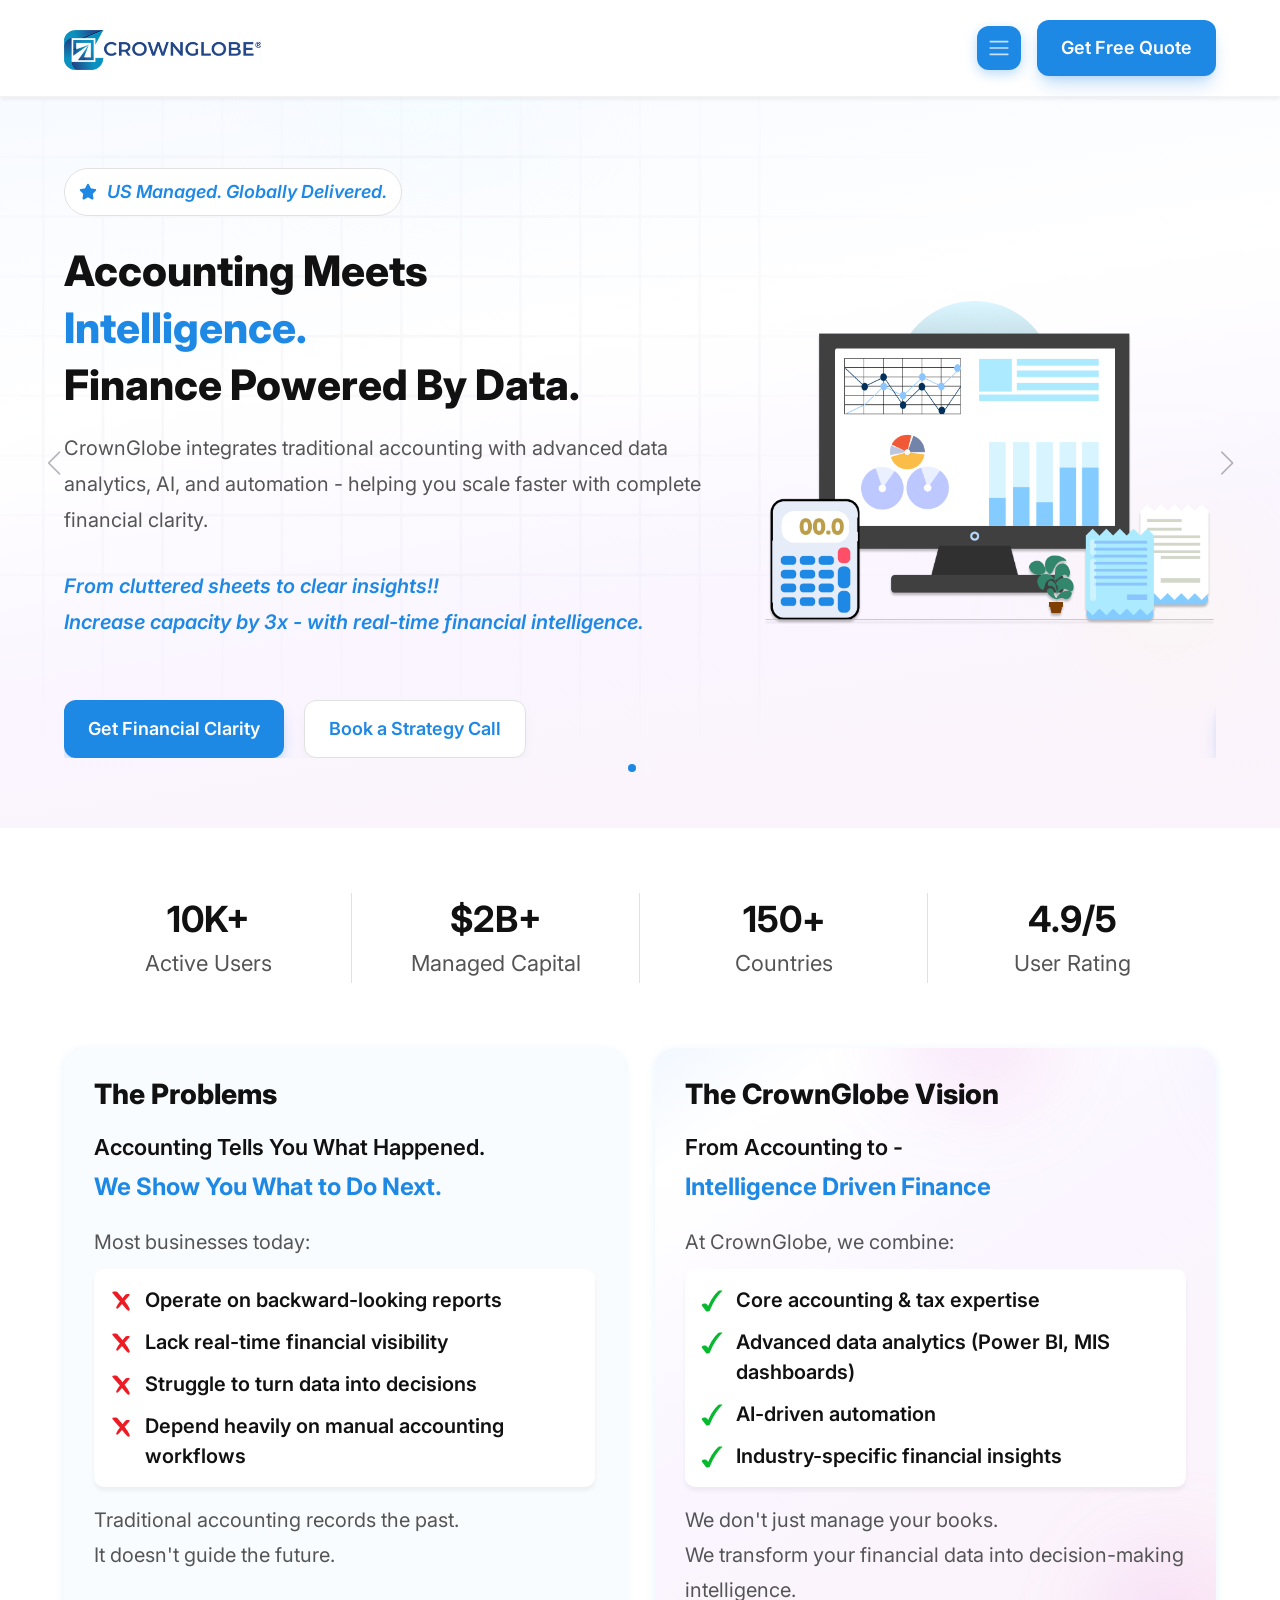
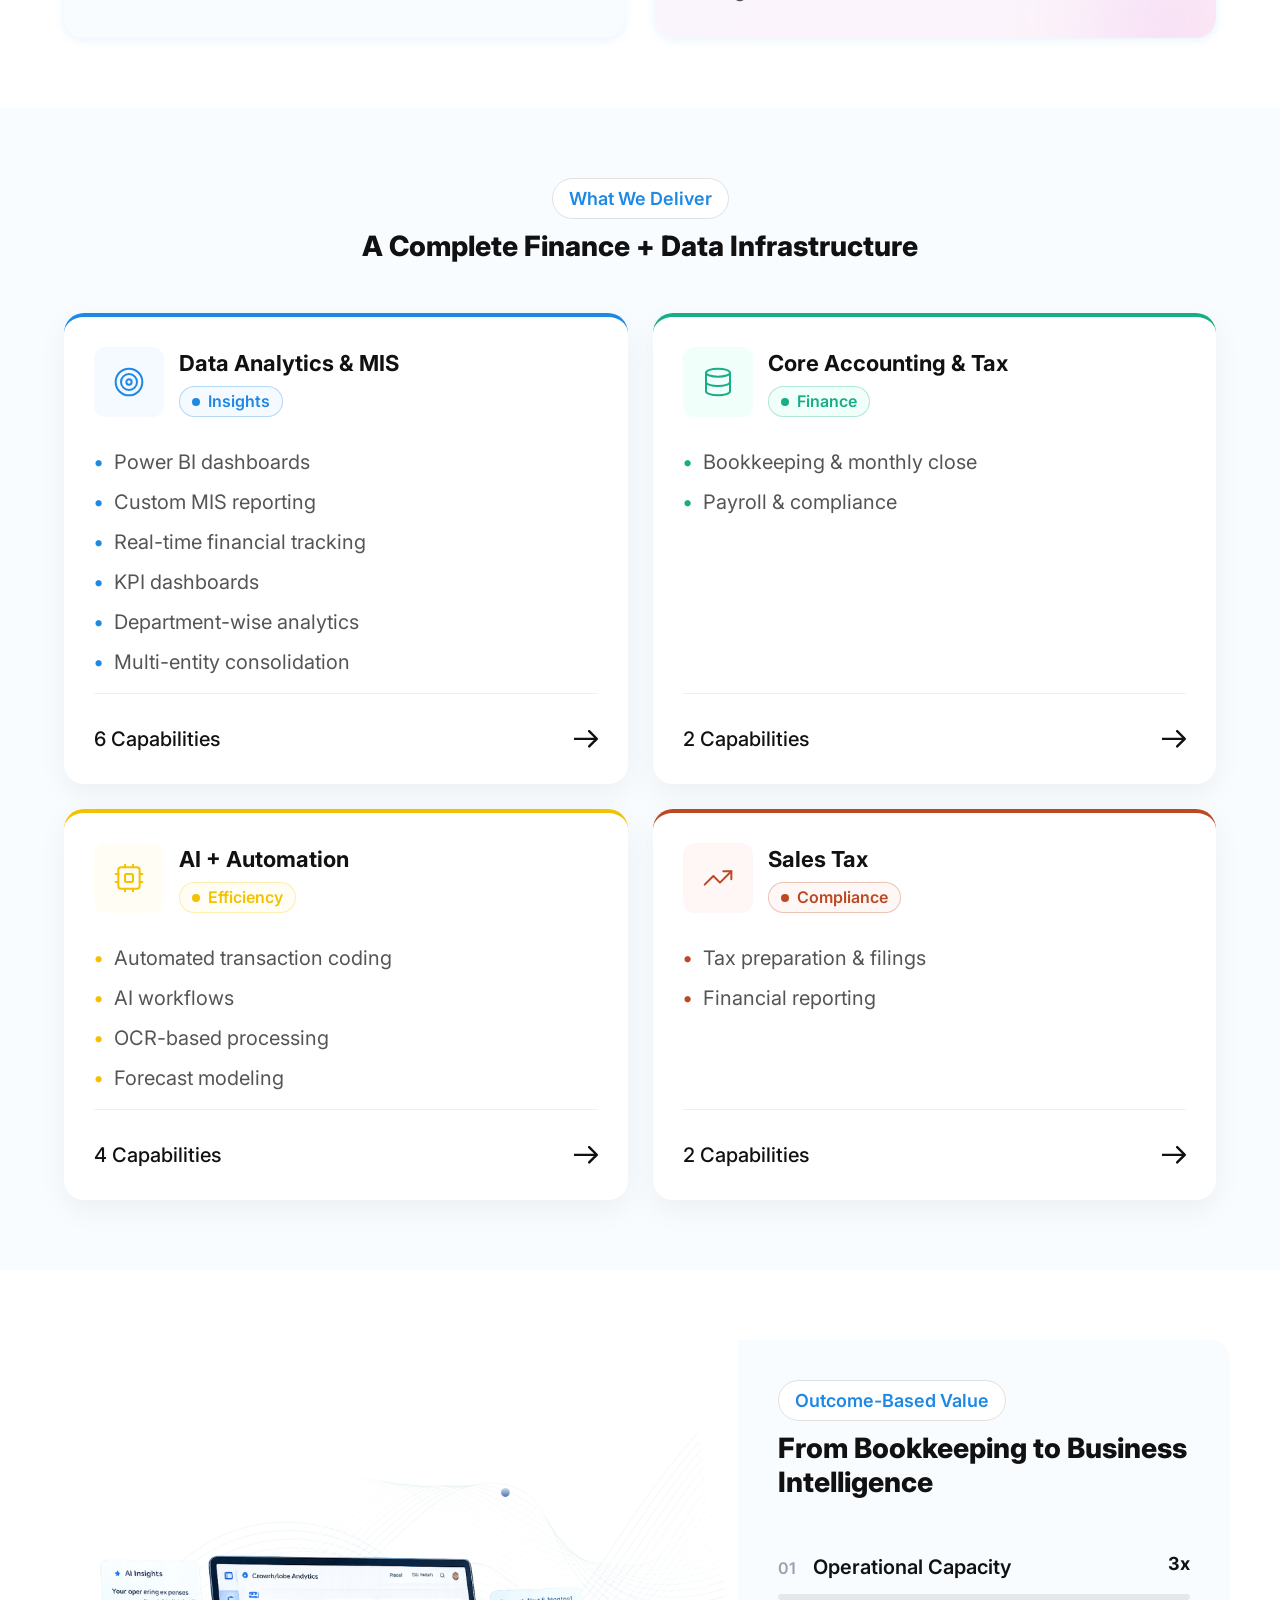
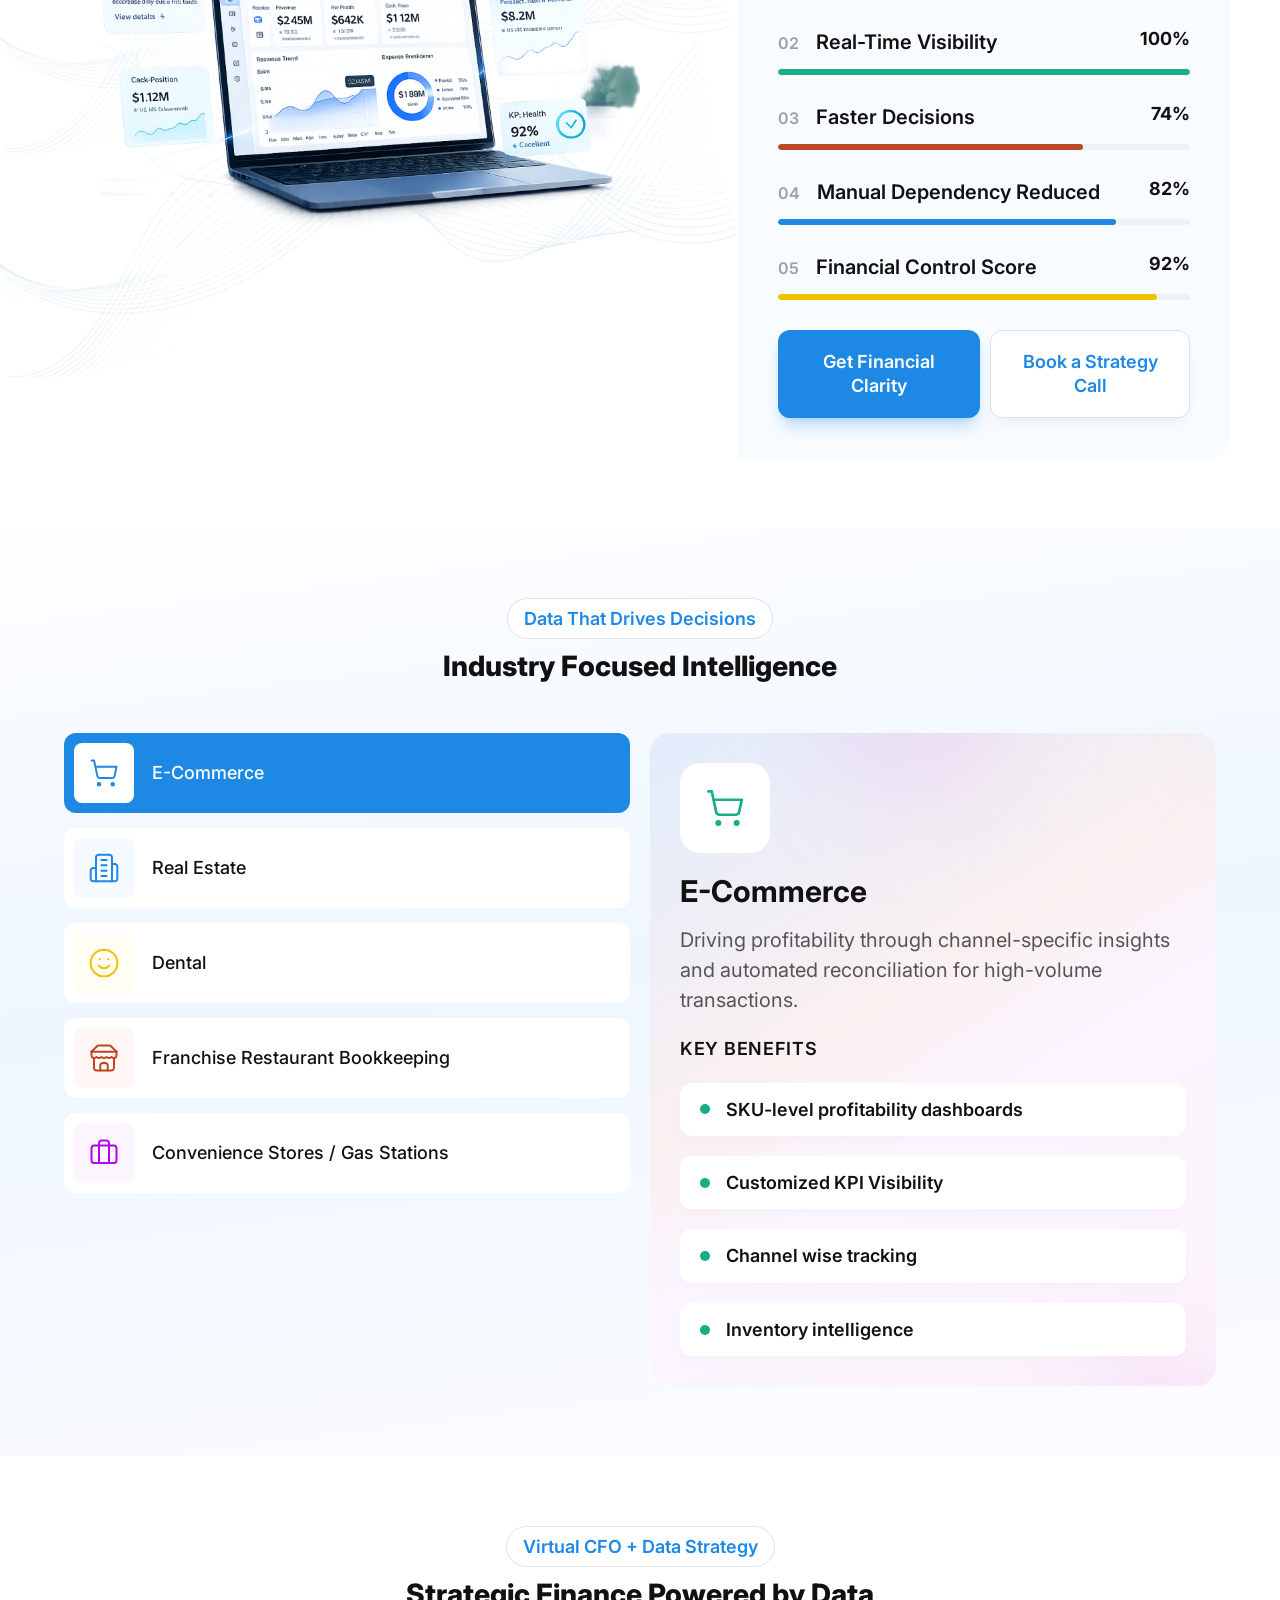
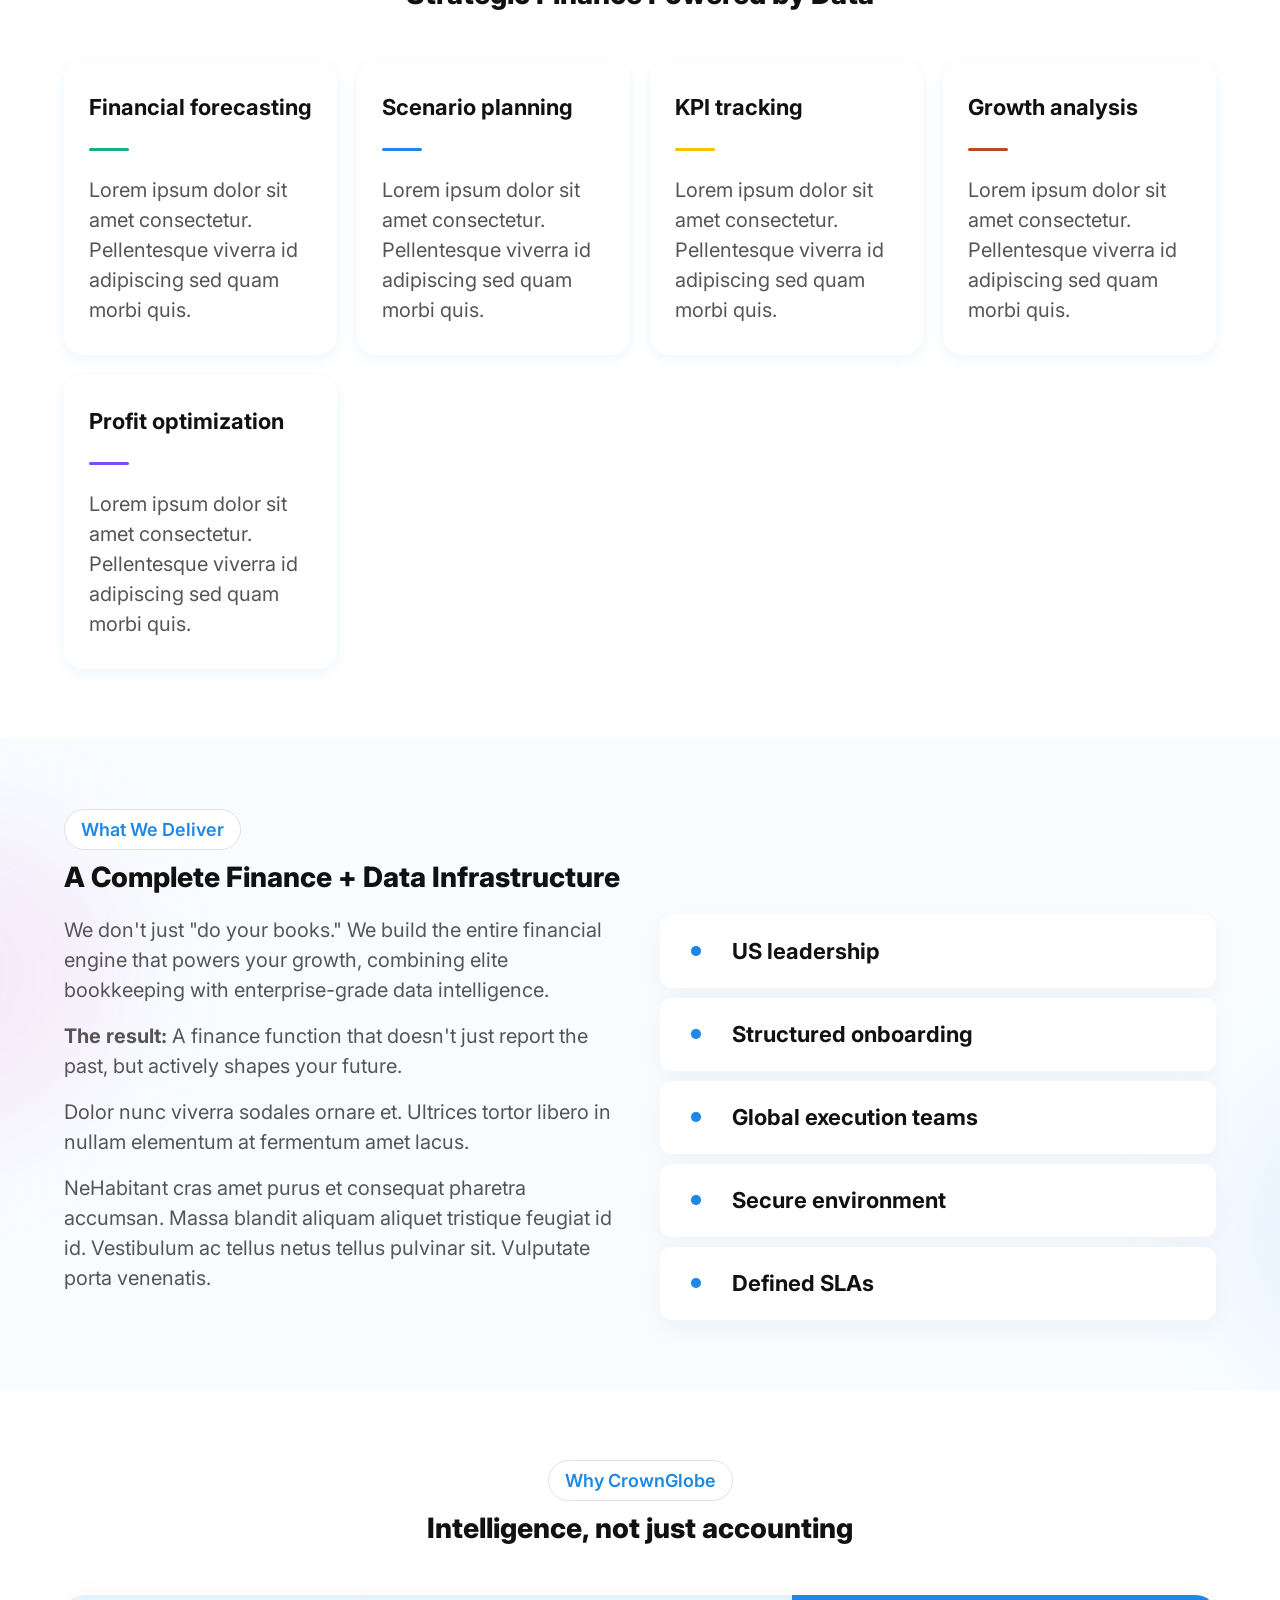
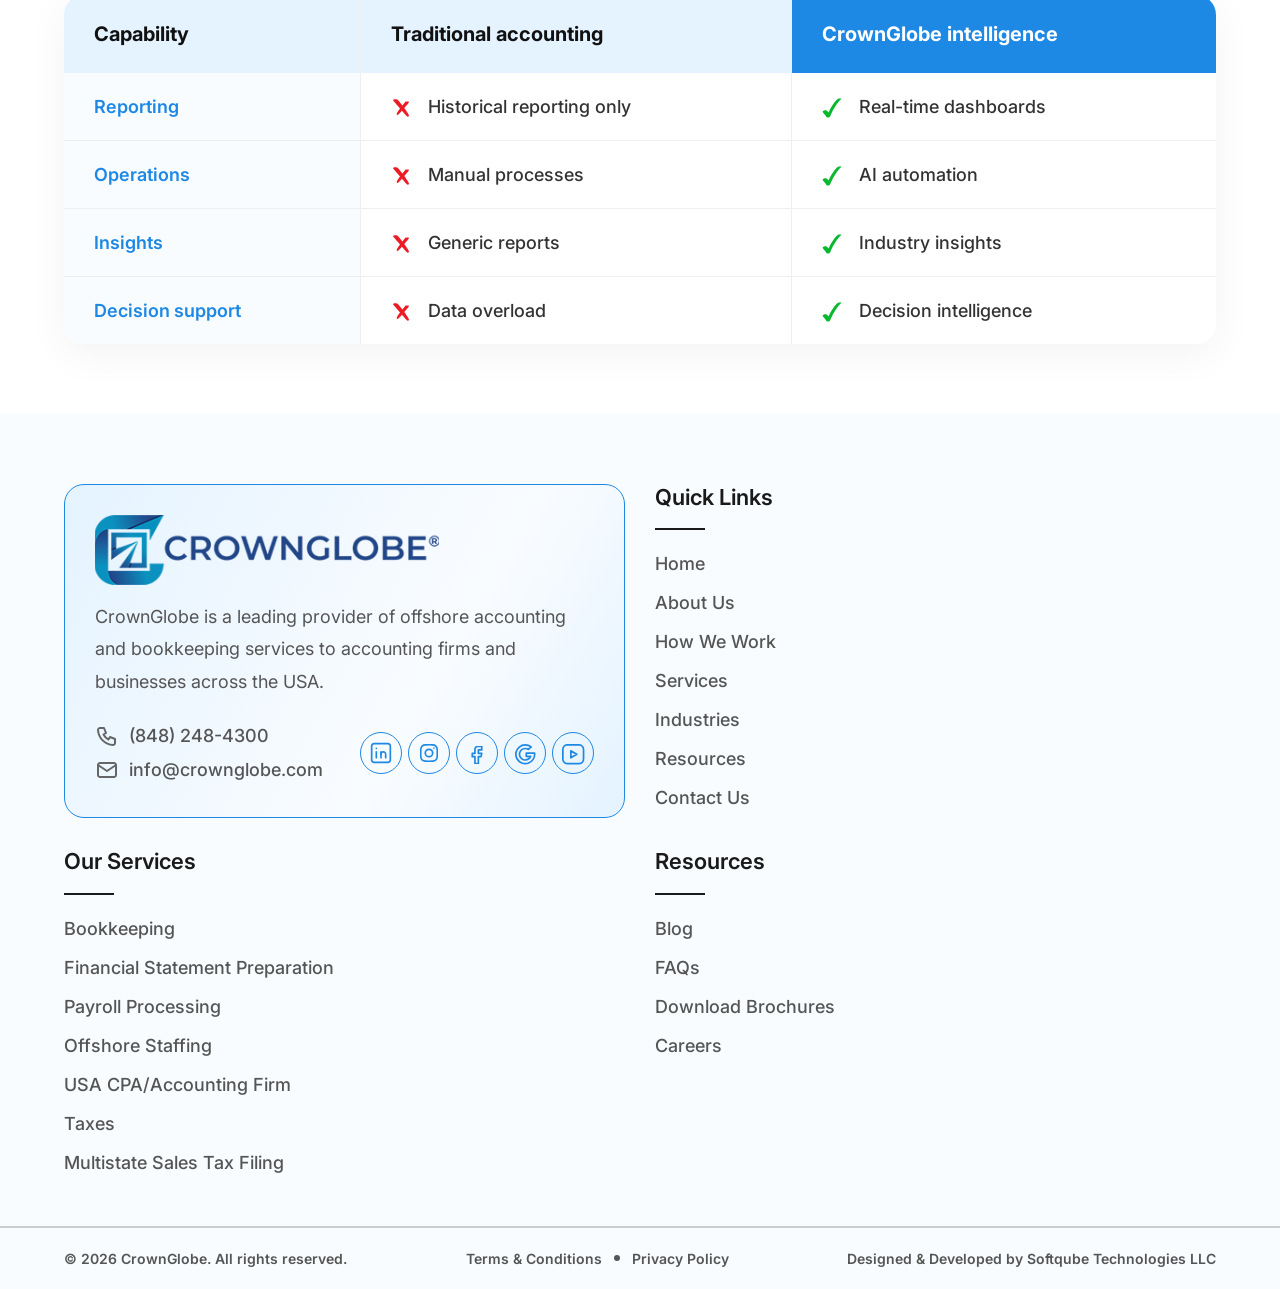
==== commit 80841f39: "code merage" ====
--- a/index.html
+++ b/index.html
@@ -8,7 +8,6 @@
     <link href="https://cdn.jsdelivr.net/npm/bootstrap@5.3.3/dist/css/bootstrap.min.css" rel="stylesheet">
     <link rel="stylesheet" href="https://cdn.jsdelivr.net/npm/swiper@11/swiper-bundle.min.css" />
     <link rel="stylesheet" href="style/style.css">
-    <link rel="stylesheet" href="style/services.css">
     <link rel="stylesheet" href="style/responsive.css">
     <link rel="icon" type="image/svg+xml" href="media-images/favicon.svg">
 </head>
--- a/style/style.css
+++ b/style/style.css
@@ -1,4 +1,5 @@
 @import url("https://fonts.googleapis.com/css2?family=Inter:ital,opsz,wght@0,14..32,100..900;1,14..32,100..900&display=swap");
+
 :root {
   --inter: "Inter";
   --cg-container: 1620px;
@@ -8,11 +9,27 @@
   --grey: #555555;
   --white: #ffffff;
   --lightblue: #e5f1fc;
+  --green-light: #17ad87;
+  --yellow: #f2c200;
+  --orange: #bc4923;
+  --purple: #b007ed;
+  --cyan-light: #00cfd9;
+  --light-blue-bg: #f8fcff;
+  --border-color: #dfdfdf;
+  --tab-bg-color: #fffffa;
+  --blue-ring-color: #cee9ff;
+  --blue-card-bg: #eff6ff;
+  --border-card-color: #dedede;
+  --blue-btn-shadow:
+    0 12.292px 18.438px -3.688px rgba(30, 136, 229, 0.25),
+    0 4.917px 7.375px -4.917px rgba(30, 136, 229, 0.25);
   /* Font Sizes */
   --font-54: 54px;
+  --font-52: 52px;
   --font-46: 46px;
   --font-44: 44px;
   --font-36: 36px;
+  --font-32: 32px;
   --font-30: 30px;
   --font-26: 26px;
   --font-24: 24px;
@@ -26,6 +43,7 @@
 html {
   scroll-behavior: smooth;
 }
+
 * {
   padding: 0;
   margin: 0;
@@ -60,7 +78,7 @@
   padding: 0;
 }
 
-.row > * {
+.row>* {
   padding-left: 0;
   padding-right: 0;
 }
@@ -80,15 +98,19 @@
   max-width: var(--cg-container);
   margin: 0 auto;
 }
+
 .py-80 {
   padding: 80px 0px;
 }
+
 .pb-80 {
   padding-bottom: 80px;
 }
+
 .pt-80 {
   padding-top: 80px;
 }
+
 h1 {
   color: var(--black);
   font-family: var(--inter);
@@ -98,9 +120,11 @@
   line-height: 136%;
   text-transform: capitalize;
 }
+
 h1 span {
   color: var(--blue);
 }
+
 h2 {
   color: var(--black);
   text-align: center;
@@ -110,6 +134,7 @@
   font-weight: 800;
   line-height: 122%;
 }
+
 h3 {
   color: var(--black);
   font-family: var(--inter);
@@ -119,6 +144,7 @@
   line-height: 140%;
   text-transform: capitalize;
 }
+
 p {
   color: var(--grey);
   font-family: var(--inter);
@@ -127,10 +153,12 @@
   font-weight: 400;
   line-height: 134%;
 }
+
 p b {
   color: var(--black);
   font-weight: 700;
 }
+
 a.common-btn {
   display: inline-flex;
   align-items: center;
@@ -162,29 +190,31 @@
   left: -100%;
   width: 100%;
   height: 100%;
-  background: linear-gradient(
-    90deg,
-    transparent,
-    rgba(255, 255, 255, 0.4),
-    transparent
-  );
+  background: linear-gradient(90deg,
+      transparent,
+      rgba(255, 255, 255, 0.4),
+      transparent);
   transition: all 0.6s ease;
   z-index: -1;
 }
+
 a.common-btn:hover {
   box-shadow:
     0 20px 30px -10px rgba(30, 136, 229, 0.4),
     0 10px 15px -5px rgba(30, 136, 229, 0.3);
   background: #2196f3;
 }
+
 a.common-btn:hover::before,
 a.common-btn-white:hover::before {
   left: 100%;
 }
+
 a.common-btn:active,
 a.common-btn-white:active {
   transform: translateY(-2px) scale(0.98);
 }
+
 a.common-btn-white {
   display: inline-flex;
   align-items: center;
@@ -206,31 +236,37 @@
   z-index: 1;
   background-color: var(--white);
 }
+
 a.common-btn-white:hover {
   background: var(--blue);
   color: var(--white);
   box-shadow: 0 15px 35px -10px rgba(30, 136, 229, 0.5);
 }
+
 a.common-btn-white:active {
   transform: translateY(-2px) scale(0.98);
 }
+
 .common-bg-gradient {
   background: url("../images/common-bg-gradiant.svg");
   background-size: cover;
   background-position: center;
   background-repeat: no-repeat;
 }
+
 .common-bg-gradient-light {
   background: url("../images/common-bg-gradiant-light.svg");
   background-size: cover;
   background-position: center;
   background-repeat: no-repeat;
 }
+
 /* ------------------- */
 /* Coman Hero area */
 .coman-hero-bg {
   height: 747px;
 }
+
 .row-grid {
   display: grid;
   grid-template-columns: repeat(2, 1fr);
@@ -238,24 +274,54 @@
   grid-gap: 98px;
   padding: 115px 0;
 }
+
 .right-grid p {
   margin: 20px 0 45px 0;
 }
+
+.banner-chips {
+  display: flex;
+  gap: 20px;
+  flex-wrap: wrap;
+}
+
+.banner-chips a {
+  border-radius: 10px;
+  border: 1px solid var(--blue);
+  background: var(--white);
+  padding: 8px 20px;
+  min-width: 290px;
+  display: flex;
+  align-items: center;
+  justify-content: start;
+  gap: 10px;
+}
+
+.banner-chips a span {
+  color: var(--black);
+  font-size: var(--font-20);
+  font-weight: 500;
+  line-height: 194%;
+}
+
 /* Engagement Modal Our Modal Section */
 .bluegredinentbg {
   border-radius: 20px;
-  background: url(../images/bluegredinentbg.svg) no-repeat center center/cover;
-}
+  background: url("../images/bluegredinentbg.svg") no-repeat center center/cover;
+}
+
 .engagementmodal h2 {
   color: var(--white);
   margin-bottom: 30px;
 }
+
 .engagementgrid {
   display: grid;
   grid-template-columns: repeat(3, 1fr);
   grid-gap: 30px;
   padding: 0 150px;
 }
+
 .engementbox {
   border-radius: 10px;
   background: var(--white);
@@ -265,6 +331,7 @@
     0 4.917px 7.375px -4.917px rgba(0, 0, 0, 0.1);
   text-align: center;
 }
+
 .engementbox h4 {
   color: var(--black);
   text-align: center;
@@ -280,11 +347,13 @@
 section[id] {
   scroll-margin-top: 120px;
 }
+
 /* Base Styles End */
 /* Navbar Styling */
 .navbar-brand img {
   object-fit: contain;
 }
+
 header.custom-header {
   border-bottom: 1px solid rgba(0, 0, 0, 0.05);
   padding: 20px 0;
@@ -295,6 +364,7 @@
   z-index: 1000;
   background-color: var(--white);
 }
+
 main {
   padding-top: 98px;
 }
@@ -304,7 +374,8 @@
   width: 100%;
   position: relative;
 }
-.cg-custom-menu > ul {
+
+.cg-custom-menu>ul {
   display: flex;
   list-style: none;
   gap: 30px;
@@ -313,14 +384,17 @@
   margin: 0;
   padding: 0;
 }
-.cg-custom-menu > ul > li {
+
+.cg-custom-menu>ul>li {
   padding: 10px 0;
   position: relative;
 }
-.cg-custom-menu > ul > li.static-mega {
+
+.cg-custom-menu>ul>li.static-mega {
   position: static;
 }
-.cg-custom-menu > ul > li > a {
+
+.cg-custom-menu>ul>li>a {
   color: var(--black);
   text-decoration: none;
   font-size: var(--font-18);
@@ -332,7 +406,8 @@
   position: relative;
   padding: 10px 0;
 }
-.cg-custom-menu > ul > li > a::after {
+
+.cg-custom-menu>ul>li>a::after {
   content: "";
   position: absolute;
   bottom: -2px;
@@ -343,13 +418,16 @@
   background-color: var(--blue);
   transition: width 0.3s cubic-bezier(0.4, 0, 0.2, 1);
 }
-.cg-custom-menu > ul > li:hover > a {
+
+.cg-custom-menu>ul>li:hover>a {
   color: var(--blue);
 }
-.cg-custom-menu > ul > li:hover > a::after {
+
+.cg-custom-menu>ul>li:hover>a::after {
   width: 100%;
 }
-.cg-custom-menu > ul > li > .mega-menu {
+
+.cg-custom-menu>ul>li>.mega-menu {
   position: absolute;
   top: calc(100% + 15px);
   left: 50%;
@@ -373,16 +451,19 @@
   z-index: 100;
   min-width: max-content;
 }
-.cg-custom-menu > ul > li > .mega-menu.grid-3-2 {
+
+.cg-custom-menu>ul>li>.mega-menu.grid-3-2 {
   display: grid;
   grid-template-columns: repeat(3, max-content);
   row-gap: 50px;
   column-gap: 60px;
 }
+
 .cg-custom-menu .mega-column {
   display: flex;
   flex-direction: column;
 }
+
 .cg-custom-menu .mega-heading {
   font-weight: 800;
   font-size: var(--font-18);
@@ -395,6 +476,7 @@
   padding-bottom: 12px;
   transition: color 0.3s ease;
 }
+
 .cg-custom-menu .mega-heading::after {
   content: "";
   position: absolute;
@@ -406,12 +488,15 @@
   border-radius: 2px;
   transition: width 0.3s ease;
 }
+
 .cg-custom-menu .mega-heading:hover {
   color: var(--blue);
 }
+
 .cg-custom-menu .mega-heading:hover::after {
   width: 50px;
 }
+
 .cg-custom-menu .mega-column ul {
   list-style: none;
   padding: 0;
@@ -420,9 +505,11 @@
   flex-direction: column;
   gap: 16px;
 }
+
 .cg-custom-menu .mega-column ul li {
   padding: 0;
 }
+
 .cg-custom-menu .mega-column ul li a {
   color: var(--grey);
   font-size: var(--font-16);
@@ -432,6 +519,7 @@
   align-items: center;
   position: relative;
 }
+
 .cg-custom-menu .mega-column ul li a::before {
   content: "";
   position: absolute;
@@ -444,35 +532,39 @@
   border-radius: 50%;
   transition: all 0.3s cubic-bezier(0.4, 0, 0.2, 1);
 }
+
 .cg-custom-menu .mega-column ul li a:hover {
   color: var(--blue);
   transform: translateX(16px);
 }
+
 .cg-custom-menu .mega-column ul li a:hover::before {
   transform: translateY(-50%) scale(1);
 }
+
 /* Footer Section */
 .footer-section {
-  background-color: #f8fcff;
-}
+  background-color: var(--light-blue-bg);
+}
+
 .footer-grid {
   display: grid;
   grid-template-columns: 556px 1fr 1fr 1fr;
   gap: 40px;
   padding-bottom: 50px;
 }
+
 .footer-card {
   border-radius: 20px;
   border: 1px solid #1e88e5;
-  background: linear-gradient(
-    120deg,
-    #e4f3ff -1.34%,
-    #f9fcff 63.46%,
-    #e4f3ff 100%
-  );
+  background: linear-gradient(120deg,
+      #e4f3ff -1.34%,
+      #f9fcff 63.46%,
+      #e4f3ff 100%);
   height: fit-content;
   padding: 30px;
 }
+
 .footer-column h4 {
   color: var(--dark);
   font-family: var(--inter);
@@ -481,6 +573,7 @@
   margin-bottom: 40px;
   position: relative;
 }
+
 .footer-column h4::before {
   content: "";
   position: absolute;
@@ -490,12 +583,14 @@
   bottom: -20px;
   background-color: var(--dark);
 }
+
 .footer-column ul {
   display: flex;
   flex-direction: column;
   gap: 12px;
   list-style-type: none;
 }
+
 .footer-column ul li a {
   color: var(--grey);
   font-size: var(--font-18);
@@ -503,10 +598,12 @@
   line-height: 150%;
   transition: all 0.3s ease;
 }
+
 .footer-column ul li a:hover {
   color: var(--blue);
   padding-left: 5px;
 }
+
 .footer-bottom-grid {
   padding: 20px 0;
   display: flex;
@@ -515,15 +612,18 @@
   flex-wrap: wrap;
   gap: 10px;
 }
+
 footer hr {
   opacity: 1;
   margin: 0;
 }
+
 .terms-condition ul {
   list-style: none;
   display: flex;
   gap: 30px;
 }
+
 .terms-condition ul li,
 .copyright p,
 .design-by p {
@@ -533,9 +633,11 @@
   font-weight: 600;
   line-height: 150%;
 }
+
 .terms-condition ul li:not(:first-of-type) {
   position: relative;
 }
+
 .terms-condition ul li:not(:first-of-type)::before {
   content: "";
   position: absolute;
@@ -547,6 +649,7 @@
   background-color: var(--grey);
   border-radius: 50%;
 }
+
 .footer-contact-links {
   display: flex;
   align-items: center;
@@ -555,6 +658,7 @@
   flex-wrap: wrap;
   padding-top: 20px;
 }
+
 .footer-card p {
   color: var(--grey);
   font-family: var(--inter);
@@ -563,14 +667,17 @@
   line-height: 182%;
   margin-top: 16px;
 }
+
 .footer-contact-links ul li {
   list-style-type: none;
 }
+
 .footer-contact-links ul:first-of-type li {
   display: flex;
   align-items: center;
   gap: 10px;
 }
+
 .footer-contact-links ul:first-of-type li a {
   color: var(--grey);
   font-size: var(--font-18);
@@ -578,10 +685,12 @@
   line-height: 190%;
   transition: all 0.3s ease;
 }
+
 .footer-contact-links ul:last-of-type {
   display: flex;
   gap: 6px;
 }
+
 .footer-contact-links ul:last-of-type li {
   min-width: 42px;
   min-height: 42px;
@@ -592,28 +701,35 @@
   border: 1px solid var(--blue);
   transition: all 0.3s ease;
 }
+
 .footer-contact-links ul:last-of-type li img {
   transition: all 0.3s ease;
 }
+
 .footer-contact-links ul:last-of-type li:hover {
   background-color: var(--blue);
 }
+
 .footer-contact-links ul:last-of-type li:hover img {
   filter: brightness(0) invert(1);
 }
+
 /* Home Page Design Start */
 .hero-main {
   position: relative;
 }
+
 .hero-inner-main {
   display: grid;
   grid-template-columns: repeat(2, 1fr);
   gap: 20px;
 }
+
 .hero-content h1 {
   margin-bottom: 16px;
 }
-.hero-content > span {
+
+.hero-content>span {
   display: flex;
   align-items: center;
   gap: 10px;
@@ -629,10 +745,12 @@
   width: fit-content;
   margin-bottom: 26px;
 }
+
 .hero-content p {
   line-height: 180%;
   margin-bottom: 30px;
 }
+
 .highlight-content p {
   color: var(--blue);
   font-size: var(--font-20);
@@ -641,14 +759,17 @@
   line-height: 180%;
   margin-bottom: 60px;
 }
+
 .hero-btn {
   display: flex;
   gap: 20px;
 }
+
 /* Swiper Customization */
 .hero-slider.swiper {
   position: static;
 }
+
 .swiper-button-next,
 .swiper-button-prev {
   color: var(--black);
@@ -656,12 +777,15 @@
   transition: all 0.3s ease;
   right: 0;
 }
+
 .swiper-button-next {
   right: 40px;
 }
+
 .swiper-button-prev {
   left: 40px;
 }
+
 .swiper-button-next:hover,
 .swiper-button-prev:hover {
   opacity: 1;
@@ -672,9 +796,11 @@
 .swiper-button-prev::after {
   font-size: 24px;
 }
+
 .swiper-pagination {
   bottom: 50px !important;
 }
+
 .swiper-pagination-bullet {
   background: var(--white);
   opacity: 0.2;
@@ -685,11 +811,13 @@
   background: var(--blue);
   border-radius: 5px;
 }
+
 .stats-grid {
   display: grid;
   grid-template-columns: repeat(4, 1fr);
   text-align: center;
 }
+
 .stat-item {
   position: relative;
   display: flex;
@@ -697,6 +825,7 @@
   justify-content: center;
   align-items: baseline;
 }
+
 .stat-item:not(:last-child)::after {
   content: "";
   position: absolute;
@@ -707,6 +836,7 @@
   width: 1px;
   background: #e1e1e1;
 }
+
 .stat-item h2,
 .stat-item span {
   font-size: var(--font-46);
@@ -716,6 +846,7 @@
   margin: 0;
   line-height: 120%;
 }
+
 .stat-item p {
   width: 100%;
   font-size: var(--font-22);
@@ -728,6 +859,7 @@
   grid-template-columns: repeat(2, 1fr);
   gap: 30px;
 }
+
 .problem-card,
 .vision-card {
   padding: 30px;
@@ -735,9 +867,11 @@
   box-shadow: 0 2px 10px 0 rgba(30, 136, 229, 0.1);
   transition: transform 0.3s ease;
 }
+
 .problem-card {
-  background: #f8fcff;
-}
+  background: var(--light-blue-bg);
+}
+
 .problem-card h3,
 .vision-card h3 {
   font-size: var(--font-36);
@@ -746,6 +880,7 @@
   color: var(--black);
   line-height: 120%;
 }
+
 .problem-card h4,
 .vision-card h4 {
   font-size: var(--font-22);
@@ -754,6 +889,7 @@
   line-height: 180%;
   margin-bottom: 20px;
 }
+
 .problem-card h4 span,
 .vision-card h4 span {
   color: var(--blue);
@@ -762,6 +898,7 @@
   font-size: var(--font-24);
   margin-bottom: 16px;
 }
+
 .problem-card p,
 .vision-card p {
   color: var(--grey);
@@ -770,6 +907,7 @@
   line-height: 150%;
   margin-bottom: 12px;
 }
+
 .problem-card ul,
 .vision-card ul {
   list-style: none;
@@ -782,6 +920,7 @@
   gap: 12px;
   box-shadow: 0 4px 4px 0 rgba(0, 0, 0, 0.05);
 }
+
 .problem-card ul li,
 .vision-card ul li {
   display: flex;
@@ -793,6 +932,7 @@
   padding-left: 35px;
   line-height: 150%;
 }
+
 .problem-card ul li::before {
   content: "";
   position: absolute;
@@ -804,6 +944,7 @@
   background-size: contain;
   background-repeat: no-repeat;
 }
+
 .vision-card ul li::before {
   content: "";
   position: absolute;
@@ -815,14 +956,17 @@
   background-size: contain;
   background-repeat: no-repeat;
 }
+
 .card-footer p {
   line-height: 175%;
   margin-bottom: 0;
 }
+
 .section-header {
   text-align: center;
   margin-bottom: 50px;
 }
+
 .section-header span {
   display: inline-block;
   padding: 6px 16px;
@@ -834,9 +978,11 @@
   font-weight: 600;
   margin-bottom: 10px;
 }
+
 .section-header p {
   margin-top: 10px;
 }
+
 .deliver-grid {
   display: grid;
   grid-template-columns: repeat(4, 1fr);
@@ -862,14 +1008,17 @@
 .deliver-card.border-blue {
   border-top-color: var(--blue);
 }
+
 .deliver-card.border-green {
-  border-top-color: #17ad87;
-}
+  border-top-color: var(--green-light);
+}
+
 .deliver-card.border-yellow {
-  border-top-color: #f2c200;
-}
+  border-top-color: var(--yellow);
+}
+
 .deliver-card.border-orange {
-  border-top-color: #bc4923;
+  border-top-color: var(--orange);
 }
 
 .card-top {
@@ -891,12 +1040,15 @@
 .icon-box.bg-light-blue {
   background-color: #f4faff;
 }
+
 .icon-box.bg-light-green {
   background-color: #f1fffa;
 }
+
 .icon-box.bg-light-yellow {
   background-color: #fffdf4;
 }
+
 .icon-box.bg-light-orange {
   background-color: #fff7f5;
 }
@@ -932,35 +1084,39 @@
   color: var(--blue);
   border-color: #1e88e54d;
 }
+
 .pill-blue::before {
   background: var(--blue);
 }
 
 .pill-green {
   background: #f1fffa;
-  color: #17ad87;
+  color: var(--green-light);
   border-color: #17ad874d;
 }
+
 .pill-green::before {
-  background: #17ad87;
+  background: var(--green-light);
 }
 
 .pill-yellow {
   background: #fffdf4;
-  color: #f2c200;
+  color: var(--yellow);
   border-color: #facb0e4d;
 }
+
 .pill-yellow::before {
-  background: #f2c200;
+  background: var(--yellow);
 }
 
 .pill-orange {
   background: #fff7f5;
-  color: #bc4923;
+  color: var(--orange);
   border-color: #bc49234d;
 }
+
 .pill-orange::before {
-  background: #bc4923;
+  background: var(--orange);
 }
 
 .deliver-card ul {
@@ -990,13 +1146,15 @@
 }
 
 .deliver-card.border-green ul li::before {
-  color: #17ad87;
-}
+  color: var(--green-light);
+}
+
 .deliver-card.border-yellow ul li::before {
-  color: #f2c200;
-}
+  color: var(--yellow);
+}
+
 .deliver-card.border-orange ul li::before {
-  color: #bc4923;
+  color: var(--orange);
 }
 
 .deliver-card .card-footer {
@@ -1023,6 +1181,7 @@
 .deliver-card:hover .card-footer img {
   transform: translateX(5px);
 }
+
 .section-badge-wrapper {
   margin-bottom: 20px;
 }
@@ -1042,12 +1201,14 @@
   justify-content: space-between;
   margin-bottom: 10px;
 }
+
 .progress-info h3 {
   color: var(--black);
   font-size: var(--font-20);
   font-weight: 600;
   line-height: 170%;
 }
+
 .progress-info h3 span {
   color: #99a1af;
   font-size: var(--font-16);
@@ -1081,17 +1242,21 @@
 .bg-blue {
   background-color: #e5e7eb;
 }
+
 .bg-green {
-  background-color: #17ad87;
-}
+  background-color: var(--green-light);
+}
+
 .bg-orange {
-  background-color: #bc4923;
-}
+  background-color: var(--orange);
+}
+
 .bg-blue-dark {
   background-color: var(--blue);
 }
+
 .bg-yellow {
-  background-color: #f2c200;
+  background-color: var(--yellow);
 }
 
 .outcome-btns {
@@ -1099,33 +1264,37 @@
   gap: 10px;
   margin-top: 30px;
 }
+
 .outcome-content .section-header,
 .outcome-content .section-header h2 {
   text-align: start;
 }
+
 .outcome-content {
-  background-color: #f8fcff;
+  background-color: var(--light-blue-bg);
   padding: 100px;
   border-radius: 0 20px 20px 0;
 }
+
 .outcome-grid {
   display: grid;
   grid-template-columns: 1fr 740px;
   margin-right: 100px;
   align-items: center;
 }
+
 .outcome-image img {
   width: 100%;
 }
+
 /* Data That Drives Decisions */
 .industry-section {
-  background: linear-gradient(
-    173deg,
-    #fff -7.78%,
-    #eff6ff 46.65%,
-    #fdfdff 108.94%
-  );
-}
+  background: linear-gradient(173deg,
+      #fff -7.78%,
+      #eff6ff 46.65%,
+      #fdfdff 108.94%);
+}
+
 .industry-tab-wrapper {
   display: grid;
   grid-template-columns: 680px 1fr;
@@ -1164,21 +1333,27 @@
   flex-shrink: 0;
   transition: all 0.3s ease;
 }
+
 .industry-nav .nav-link:nth-child(1) .icon-box {
   background-color: #f1fffa;
 }
+
 .industry-nav .nav-link:nth-child(2) .icon-box {
   background-color: #f4faff;
 }
+
 .industry-nav .nav-link:nth-child(3) .icon-box {
   background-color: #fffdf4;
 }
+
 .industry-nav .nav-link:nth-child(4) .icon-box {
   background-color: #fff7f5;
 }
+
 .industry-nav .nav-link:nth-child(5) .icon-box {
   background-color: #fcf5ff;
 }
+
 .industry-nav .nav-link.active {
   background: var(--blue);
   color: var(--white);
@@ -1188,21 +1363,24 @@
   background: var(--white);
   color: var(--blue);
 }
+
 .industry-nav .nav-link.active .icon-box img {
-  filter: brightness(0) saturate(100%) invert(46%) sepia(33%) saturate(2033%)
-    hue-rotate(179deg) brightness(91%) contrast(97%);
-}
+  filter: brightness(0) saturate(100%) invert(46%) sepia(33%) saturate(2033%) hue-rotate(179deg) brightness(91%) contrast(97%);
+}
+
 @keyframes pulse {
   0% {
     transform: scale(1);
     opacity: 1;
     box-shadow: 0 0 0 0 var(--pulse-color, rgba(23, 173, 135, 0.4));
   }
+
   70% {
     transform: scale(1.1);
     opacity: 1;
     box-shadow: 0 0 0 10px rgba(23, 173, 135, 0);
   }
+
   100% {
     transform: scale(1);
     opacity: 1;
@@ -1230,20 +1408,24 @@
   margin-bottom: 20px;
   background-color: var(--white);
 }
+
 .content-icon img {
   width: 40px;
   height: 40px;
 }
+
 .bg-light-green {
   background: #e6f7ef;
 }
+
 .text-green {
-  color: #17ad87;
+  color: var(--green-light);
 }
 
 .bg-light-blue {
-  background: #e5f1fc;
-}
+  background: var(--lightblue);
+}
+
 .text-blue {
   color: var(--blue);
 }
@@ -1251,20 +1433,23 @@
 .bg-light-yellow {
   background: #fff9e6;
 }
+
 .text-yellow {
-  color: #f2c200;
+  color: var(--yellow);
 }
 
 .bg-light-orange {
   background: #fef0eb;
 }
+
 .text-orange {
-  color: #bc4923;
+  color: var(--orange);
 }
 
 .bg-light-purple {
   background: #f3efff;
 }
+
 .text-purple {
   color: #7c4dff;
 }
@@ -1276,6 +1461,7 @@
   color: var(--black);
   line-height: 120%;
 }
+
 .industry-content h4 {
   color: var(--black);
   font-size: var(--font-18);
@@ -1284,6 +1470,7 @@
   letter-spacing: 0.7px;
   text-transform: uppercase;
 }
+
 .industry-content p {
   font-size: var(--font-20);
   color: var(--grey);
@@ -1307,11 +1494,12 @@
   gap: 16px;
   box-shadow: 0 4px 10px rgba(0, 0, 0, 0.02);
 }
+
 .benefit-item .dot,
 .risk-item .dot {
   min-width: 10px;
   min-height: 10px;
-  background: var(--pulse-color, #17ad87);
+  background: var(--pulse-color, var(--green-light));
   border-radius: 50%;
   animation: pulse 2s infinite;
   display: block;
@@ -1323,12 +1511,14 @@
   font-weight: 600;
   line-height: 130%;
 }
+
 .out-come-card {
   background-color: var(--white);
   padding: 10px 16px;
   border-radius: 12px;
   margin-top: 20px;
 }
+
 .out-come-card h4 {
   color: var(--blue);
   font-size: var(--font-20);
@@ -1336,9 +1526,11 @@
   line-height: 120%;
   margin-bottom: 6px;
 }
+
 .out-come-card p {
   margin-bottom: 0;
 }
+
 .out-come-card p b {
   margin-bottom: 0;
   color: var(--black);
@@ -1346,6 +1538,7 @@
   font-weight: 600;
   line-height: 133.333%;
 }
+
 .strategic-grid {
   display: grid;
   grid-template-columns: repeat(auto-fit, minmax(250px, 1fr));
@@ -1384,12 +1577,14 @@
   line-height: 150%;
   margin: 0;
 }
+
 .strategic-card:hover .accent-line {
   width: 100%;
 }
+
 /* Nth-child Colors */
 .strategic-card:nth-child(6n + 1) .accent-line {
-  background: #17ad87;
+  background: var(--green-light);
 }
 
 .strategic-card:nth-child(6n + 2) .accent-line {
@@ -1397,30 +1592,34 @@
 }
 
 .strategic-card:nth-child(6n + 3) .accent-line {
-  background: #f2c200;
+  background: var(--yellow);
 }
 
 .strategic-card:nth-child(6n + 4) .accent-line {
-  background: #bc4923;
+  background: var(--orange);
 }
 
 .strategic-card:nth-child(6n + 5) .accent-line {
   background: #7c4dff;
 }
+
 .strategic-card:nth-child(6n + 6) .accent-line {
-  background: #00cfd9;
-}
+  background: var(--cyan-light);
+}
+
 .complete-finance-data .section-header,
 .complete-finance-data .section-header h2 {
   text-align: start;
   margin-bottom: 0;
 }
+
 .complete-finance-grid {
   margin-top: 20px;
   display: grid;
   grid-template-columns: 1fr 1fr;
   gap: 100px;
 }
+
 .complete-finance-left p {
   color: var(--grey);
   font-size: var(--font-20);
@@ -1428,6 +1627,7 @@
   line-height: 150%;
   margin-bottom: 16px;
 }
+
 .complete-finance-left p:last-child {
   margin-bottom: 0;
 }
@@ -1496,7 +1696,8 @@
   content: "";
   width: 10px;
   height: 10px;
-  background: var(--blue); /* Dark blue dot */
+  background: var(--blue);
+  /* Dark blue dot */
   border-radius: 50%;
   display: block;
   z-index: 2;
@@ -1520,11 +1721,13 @@
     transform: scale(1);
     opacity: 0.4;
   }
+
   100% {
     transform: scale(3.5);
     opacity: 0;
   }
 }
+
 /* Comparison Table Styling */
 .comparison-table-container {
   background: var(--white);
@@ -1545,8 +1748,10 @@
   font-size: var(--font-20);
   font-weight: 700;
   color: var(--black);
-  background: #e4f3ff; /* Brand light blue background for headers */
-  border-right: 1px solid #efefef; /* Added vertical border */
+  background: #e4f3ff;
+  /* Brand light blue background for headers */
+  border-right: 1px solid #efefef;
+  /* Added vertical border */
 }
 
 .comparison-table th:last-child {
@@ -1562,7 +1767,8 @@
 .comparison-table td {
   padding: 20px 30px;
   border-bottom: 1px solid #efefef;
-  border-right: 1px solid #efefef; /* Added vertical border */
+  border-right: 1px solid #efefef;
+  /* Added vertical border */
   font-size: var(--font-18);
   font-weight: 500;
   vertical-align: middle;
@@ -1585,7 +1791,7 @@
 }
 
 .comparison-table .capability-cell {
-  background: #f8fcff;
+  background: var(--light-blue-bg);
   color: var(--blue);
   font-weight: 600;
 }
@@ -1597,30 +1803,36 @@
 .comparison-table tr:hover .capability-cell {
   background-color: #f4f9ff;
 }
+
 .solution-grid {
   display: grid;
-  grid-template-columns: repeat(3, 1fr);
+  grid-template-columns: repeat(auto-fit, minmax(400px, 1fr));
   gap: 30px;
 }
+
 .engagement-grid {
-  grid-template-columns: repeat(4, 1fr);
-}
+  grid-template-columns: repeat(auto-fit, minmax(250px, 1fr));
+}
+
 /* Transition Page Design Start */
 .overview-grid {
   display: grid;
-  grid-template-columns: repeat(4, 1fr);
+  grid-template-columns: repeat(auto-fit, minmax(250px, 1fr));
   gap: 30px;
   margin-top: 40px;
 }
+
 .overview .content-box {
   margin-bottom: 50px;
 }
+
 .overview p {
   text-align: center;
   line-height: 150%;
 }
+
 .overview-item {
-  background-color: #f8fcff;
+  background-color: var(--light-blue-bg);
   padding: 10px 16px;
   border-radius: 12px;
   display: flex;
@@ -1636,6 +1848,7 @@
   font-weight: 600;
   line-height: 170%;
 }
+
 .overview-item::before {
   content: "";
   position: absolute;
@@ -1645,6 +1858,7 @@
   background-color: var(--black);
   border-radius: 50%;
 }
+
 /* Process Flow Design */
 .process-flow-wrapper {
   margin-top: 50px;
@@ -1667,6 +1881,7 @@
   position: relative;
   transition: all 0.3s ease;
   z-index: 2;
+  height: 100%;
 }
 
 .process-step h4 {
@@ -1690,19 +1905,23 @@
 }
 
 .process-step:nth-child(1) h4::after {
-  background-color: #17ad87;
-}
+  background-color: var(--green-light);
+}
+
 .process-step:nth-child(2) h4::after {
   background-color: #1e88e5;
 }
+
 .process-step:nth-child(3) h4::after {
-  background-color: #f2c200;
-}
+  background-color: var(--yellow);
+}
+
 .process-step:nth-child(4) h4::after {
-  background-color: #bc4923;
-}
+  background-color: var(--orange);
+}
+
 .process-step:nth-child(5) h4::after {
-  background-color: #b007ed;
+  background-color: var(--purple);
 }
 
 .process-step p {
@@ -1734,7 +1953,7 @@
   margin-top: 60px;
 }
 
-.ensure-section > span {
+.ensure-section>span {
   color: var(--grey);
   text-align: center;
   font-size: var(--font-20);
@@ -1758,15 +1977,18 @@
   box-shadow: 0 4px 14px 0 rgba(30, 136, 229, 0.08);
   min-width: 260px;
 }
+
 .ensure-item span {
   color: var(--black);
   font-size: var(--font-22);
   font-weight: 600;
 }
+
 /* Key Benefits Design */
 .key-benefits {
   background: linear-gradient(0deg, #fff 0%, #f8fcff 100%);
 }
+
 .key-benefits-wrapper {
   display: grid;
   grid-template-columns: repeat(2, 1fr);
@@ -1816,7 +2038,7 @@
 /* Tools & Communication Design */
 .tools-communication-grid {
   display: grid;
-  grid-template-columns: repeat(4, 1fr);
+  grid-template-columns: repeat(auto-fit, minmax(250px, 1fr));
   gap: 30px;
 }
 
@@ -1829,12 +2051,14 @@
   align-items: center;
   justify-content: center;
 }
+
 .tools-communication-card span {
   color: var(--black);
   font-size: var(--font-20);
   font-weight: 500;
   line-height: 170%;
 }
+
 /* Risk Mitigation Design */
 .risk-mitigation-wrapper {
   display: grid;
@@ -1878,14 +2102,17 @@
   color: var(--black);
   line-height: 130%;
 }
+
 .cta-section {
   background-color: var(--blue);
   text-align: center;
 }
+
 .cta-wrapper {
   max-width: 1300px;
   margin: 0 auto;
 }
+
 .cta-wrapper h2 {
   color: var(--white);
   text-align: center;
@@ -1894,6 +2121,7 @@
   line-height: 110%;
   margin-bottom: 20px;
 }
+
 .cta-wrapper p {
   color: rgba(255, 255, 255, 0.8);
   text-align: center;
@@ -1906,8 +2134,9 @@
 /* Transition Page Design End */
 /* For Tax Page Design Start */
 .engagement-modal {
-  background-color: #f8fcff;
-}
+  background-color: var(--light-blue-bg);
+}
+
 .case-study-main-wrapper {
   display: grid;
   grid-template-columns: repeat(2, 1fr);
@@ -2004,22 +2233,1397 @@
   transform: translateY(-50%);
   width: 70px;
   height: 30px;
-  background: url("../media-images/dotted-arrow.svg") no-repeat center center;
+  background: url("../images/dotted-arrow.svg") no-repeat center center;
   background-size: contain;
   opacity: 0.6;
 }
+
 /* Nth-child colors for timeline items */
 .timeline-item:nth-child(1) {
   --item-color: #1e88e5;
 }
+
 .timeline-item:nth-child(2) {
-  --item-color: #f2c200;
-}
+  --item-color: var(--yellow);
+}
+
 .timeline-item:nth-child(3) {
-  --item-color: #bc4923;
-}
+  --item-color: var(--orange);
+}
+
 .timeline-item:nth-child(4) {
-  --item-color: #b007ed;
+  --item-color: var(--purple);
 }
 
 /* For Tax PAge Design End */
+/* Video Page Design Start */
+.video-grid {
+  display: grid;
+  grid-template-columns: repeat(auto-fit, minmax(390px, 1fr));
+  gap: 30px;
+}
+
+.video-card {
+  height: 100%;
+  width: auto;
+  border-radius: 20px;
+  display: flex;
+  flex-direction: column;
+}
+
+.video-card img {
+  max-height: 320px;
+  object-fit: cover;
+  width: 100%;
+}
+
+.video-content {
+  transition: 0.3s linear;
+  padding: 20px 30px 30px;
+  background-color: var(--white);
+  height: 100%;
+  gap: 10px;
+  border: 1px solid #e1e1e1;
+  border-radius: 0 0 20px 20px;
+}
+
+.video-content h3 {
+  color: var(--black);
+  font-size: var(--font-22);
+  font-style: normal;
+  font-weight: 700;
+  line-height: 136%;
+  display: -webkit-box;
+  -webkit-box-orient: vertical;
+  -webkit-line-clamp: 2;
+  overflow: hidden;
+  min-height: 50px;
+  margin-bottom: 10px;
+}
+
+.video-content p {
+  display: -webkit-box;
+  -webkit-box-orient: vertical;
+  -webkit-line-clamp: 3;
+  overflow: hidden;
+}
+
+.video-card:hover .video-content {
+  background-color: var(--light-blue-bg);
+  border-color: var(--blue);
+}
+
+/* Video Page Design End */
+/* Contact Page Design start */
+.location-grid {
+  display: grid;
+  grid-template-columns: repeat(2, 1fr);
+  gap: 30px;
+  max-width: 1220px;
+  margin: 0 auto;
+}
+
+.location-card {
+  border-radius: 10px;
+  border: 1px solid var(--blue);
+  background: var(--light-blue-bg);
+  box-shadow: 0 4.082px 14.289px 0 rgba(30, 136, 229, 0.08);
+  padding: 30px;
+}
+
+.location-card {
+  display: flex;
+  gap: 10px;
+}
+
+.location-card span {
+  display: inline-block;
+  margin-top: 6px;
+  min-width: 28px;
+}
+
+.location-card h3 {
+  color: var(--blue);
+  font-size: var(--font-20);
+  font-style: normal;
+  font-weight: 600;
+  line-height: 150%;
+  text-transform: uppercase;
+}
+
+.location-card h4 {
+  color: var(--black);
+  font-size: var(--font-20);
+  font-weight: 700;
+  line-height: 150%;
+}
+
+.location-card a {
+  color: var(--grey);
+  font-size: var(--font-20);
+  font-style: normal;
+  font-weight: 400;
+  line-height: 150%;
+}
+
+.map-location {
+  max-width: 1220px;
+  margin: 0 auto;
+}
+
+.map-location iframe {
+  border-radius: 20px;
+}
+
+/* Contact Page Design End */
+
+
+/* services page css style here */
+.common-card {
+  background-color: var(--white);
+  padding: 30px;
+  border-radius: 20px;
+}
+
+.gradient-card-hover {
+  position: relative;
+}
+
+.gradient-card-hover::before {
+  content: "";
+  position: absolute;
+  top: 0;
+  left: 0;
+  width: 100%;
+  height: 100%;
+  background: url("../images/common-bg-gradiant-hover.svg");
+  background-size: cover;
+  background-position: center;
+  background-repeat: no-repeat;
+  opacity: 0;
+  transition: opacity 0.3s ease-in-out;
+  z-index: -1;
+}
+
+.common-card.gradient-card-hover:hover::before {
+  opacity: 1;
+}
+
+/* common tabs start */
+.common-tab {
+  border-bottom: 1px solid var(--border-color);
+  width: 100%;
+  margin-bottom: 40px;
+}
+
+.common-tab .nav-item .nav-link {
+  color: var(--grey);
+  font-size: var(--font-24);
+  font-weight: 600;
+  line-height: 143%;
+  padding: 15px 0;
+  border: none;
+  background-color: unset;
+  border-radius: 0;
+  text-align: center;
+  display: flex;
+  align-items: center;
+  justify-content: center;
+  grid-gap: 15px;
+}
+
+.common-tab .nav-item {
+  border: none;
+  flex: auto;
+}
+
+.common-tab .nav-item .nav-link.active {
+  border-bottom: 2px solid var(--blue);
+  color: var(--blue);
+}
+
+.common-tab .blue-dot {
+  display: inline-block;
+  width: 9px;
+  height: 9px;
+  background-color: var(--blue);
+  border-radius: 50%;
+}
+
+.common-tab .nav-item .nav-link.active .blue-dot {
+  box-shadow: 0 0 0 7px var(--blue-ring-color);
+}
+
+/* common tabs end */
+
+/* service sticky section start */
+.service-sticky-section {
+  border-top: 1px solid var(--border-color);
+  border-bottom: 1px solid var(--border-color);
+  background: var(--tab-bg-color);
+  justify-content: center;
+  grid-gap: 40px;
+  position: sticky;
+  top: 108px;
+  z-index: 2;
+}
+
+.service-sticky-list {
+  display: flex;
+  align-items: center;
+  justify-content: center;
+  flex-wrap: wrap;
+  grid-gap: 10px 40px;
+  list-style: none;
+  margin: 0;
+  padding: 0;
+}
+
+.service-sticky-list li a {
+  color: var(--grey);
+  font-size: var(--font-20);
+  font-weight: 400;
+  line-height: 194%;
+  padding: 15px 0;
+  transition: all 0.3s ease-in-out;
+  display: inline-block;
+  border: none;
+  white-space: nowrap;
+}
+
+.service-sticky-list li a.active {
+  border-bottom: 2px solid var(--blue);
+  color: var(--blue);
+  font-weight: 600;
+}
+
+.service-sticky-list li a.active:hover {
+  color: var(--blue);
+}
+
+.service-sticky-list li a:hover {
+  color: var(--blue);
+}
+
+/* service sticky section end */
+
+/* service overview section start */
+.service-overview-section .content-box {
+  text-align: center;
+  display: flex;
+  flex-direction: column;
+  grid-gap: 10px;
+  margin-bottom: 50px;
+}
+
+.overview-content-row .service-image-card img {
+  border-radius: 20px;
+  filter: drop-shadow(0 2px 10px rgba(30, 136, 229, 0.05));
+}
+
+.overview-content-row {
+  display: grid;
+  grid-template-columns: 1fr 1fr;
+  grid-gap: 30px;
+}
+
+.reverse-row {
+  direction: rtl;
+}
+
+.reverse-row>* {
+  direction: ltr;
+}
+
+.overview-content-row .common-card ul {
+  display: flex;
+  flex-direction: column;
+  grid-gap: 10px;
+  list-style: none;
+}
+
+.overview-content-row .common-card ul li {
+  color: var(--grey);
+  font-size: var(--font-20);
+  position: relative;
+  padding-left: 18px;
+  font-weight: 400;
+  line-height: 150%;
+}
+
+.overview-content-row .common-card ul li::before {
+  content: "";
+  background-color: var(--grey);
+  display: inline-block;
+  width: 6px;
+  height: 6px;
+  border-radius: 50%;
+  position: absolute;
+  left: 0;
+  top: 12px;
+}
+
+/* service overview section end */
+
+/* our services section start */
+.our-services .content-box {
+  text-align: center;
+  display: flex;
+  flex-direction: column;
+  grid-gap: 10px;
+  margin-bottom: 50px;
+}
+
+.our-service .our-services-wrapper {
+  display: grid;
+  grid-template-columns: 1fr 1fr;
+  grid-gap: 150px;
+}
+
+.common-card.services-card {
+  position: relative;
+  background: var(--light-blue-bg);
+  display: flex;
+  flex-direction: column;
+  grid-gap: 15px;
+  z-index: 1;
+  overflow: hidden;
+  transition: all 0.3s ease-in-out;
+}
+
+.common-card.services-card span img {
+  filter: brightness(0) invert(1);
+}
+
+.common-card-header h5 {
+  color: var(--black, #111);
+  font-family: var(--inter);
+  font-size: var(--font-22);
+  font-weight: 700;
+  line-height: 150%;
+}
+
+.common-card.services-card .common-card-header span {
+  width: 60px;
+  height: 60px;
+  border-radius: 10px;
+  background-color: var(--green-light);
+  display: flex;
+  align-items: center;
+  justify-content: center;
+  transition: all 0.3s ease-in-out;
+  flex: none;
+}
+
+.common-card.services-card:nth-child(6n + 1) .common-card-header span {
+  background-color: var(--green-light);
+}
+
+.common-card.services-card:nth-child(6n + 2) .common-card-header span {
+  background-color: var(--blue);
+}
+
+.common-card.services-card:nth-child(6n + 3) .common-card-header span {
+  background-color: var(--yellow);
+}
+
+.common-card.services-card:nth-child(6n + 4) .common-card-header span {
+  background-color: var(--orange);
+}
+
+.common-card.services-card:nth-child(6n + 5) .common-card-header span {
+  background-color: var(--purple);
+}
+
+.common-card.services-card:nth-child(6n + 6) .common-card-header span {
+  background-color: var(--cyan-light);
+}
+
+.common-card.services-card:hover .common-card-header span {
+  background-color: var(--white);
+}
+
+.common-card.services-card:hover .common-card-header span img {
+  filter: none;
+}
+
+.our-service .our-services-wrapper .common-card-header {
+  display: flex;
+  align-items: center;
+  grid-gap: 12px;
+}
+
+.our-service .content-box {
+  display: flex;
+  flex-direction: column;
+  grid-gap: 10px;
+  position: sticky;
+  top: 200px;
+  height: fit-content;
+}
+
+.our-service .content-box h2 {
+  text-align: left;
+}
+
+.explore-btn {
+  color: var(--blue);
+  font-size: var(--font-20);
+  font-weight: 400;
+  line-height: 30px;
+  display: flex;
+  width: fit-content;
+  grid-gap: 3px;
+}
+
+.our-service .service-card-list {
+  display: flex;
+  flex-direction: column;
+  grid-gap: 20px;
+}
+
+/* our services section end */
+#our-services,
+#overview,
+#our-experience,
+#how-it-works,
+#benefits,
+#how-it-works,
+#our-solutions,
+#industry-challenges,
+#dental-bookkeeping-services,
+#why-choose-crownglobe,
+#virtual-cfo-bi,
+#case-study {
+  scroll-margin-top: 140px;
+}
+
+/* benefits section start */
+.benefits-section .benefits-list {
+  display: grid;
+  grid-template-columns: repeat(6, 1fr);
+  grid-gap: 20px;
+}
+
+.benefits-section .content-box {
+  text-align: center;
+  display: flex;
+  flex-direction: column;
+  grid-gap: 10px;
+  margin-bottom: 50px;
+}
+
+.common-card.benefits-card {
+  grid-column: span 2;
+  position: relative;
+  z-index: 1;
+  overflow: hidden;
+  transition: all 0.3s ease-in-out;
+}
+
+.common-card.benefits-card:nth-child(4) {
+  grid-column: 2 / span 2;
+}
+
+.common-card.benefits-card:nth-child(5) {
+  grid-column: 4 / span 2;
+}
+
+.common-card.benefits-card span {
+  width: 60px;
+  height: 60px;
+  border-radius: 10px;
+  background-color: var(--blue);
+  display: flex;
+  align-items: center;
+  justify-content: center;
+  margin-bottom: 18px;
+  transition: all 0.3s ease-in-out;
+}
+
+.common-card.benefits-card:nth-child(6n+1) span {
+  background-color: var(--blue);
+}
+
+.common-card.benefits-card:nth-child(6n+2) span {
+  background-color: var(--yellow);
+}
+
+.common-card.benefits-card:nth-child(6n+3) span {
+  background-color: var(--purple);
+}
+
+.common-card.benefits-card:nth-child(6n+4) span {
+  background-color: var(--orange);
+}
+
+.common-card.benefits-card:nth-child(6n+5) span {
+  background-color: var(--green-light);
+}
+
+.common-card.benefits-card:nth-child(6n+6) span {
+  background-color: var(--cyan-light);
+}
+
+.common-card.benefits-card:hover span {
+  background-color: var(--white);
+}
+
+.common-card.benefits-card:hover span img {
+  filter: none;
+}
+
+.common-card.benefits-card span img {
+  filter: brightness(0) invert(1);
+}
+
+.common-card.benefits-card h5 {
+  color: var(--black);
+  font-size: var(--font-22);
+  font-weight: 700;
+  line-height: 154%;
+  margin-bottom: 10px;
+}
+
+.common-card.benefits-card p {
+  color: var(--grey);
+  font-size: var(--font-20);
+  font-weight: 400;
+  line-height: 150%;
+}
+
+.common-card.benefits-card {
+  position: relative;
+  z-index: 1;
+  overflow: hidden;
+  transition: all 0.3s ease-in-out;
+}
+
+/* how it works section start */
+.how-it-works-section .content-box {
+  text-align: center;
+  display: flex;
+  flex-direction: column;
+  grid-gap: 10px;
+  margin-bottom: 50px;
+}
+
+.how-it-works-list {
+  display: grid;
+  grid-template-columns: 1fr 1.5fr 1fr;
+  grid-gap: 40px;
+  align-items: flex-end;
+}
+
+.how-it-works-list>div:nth-child(1) {
+  display: flex;
+  flex-direction: column;
+  grid-gap: 50px;
+  text-align: right;
+}
+
+.how-it-works-list>div:nth-child(2) {
+  display: flex;
+  flex-direction: column;
+  grid-gap: 30px;
+  text-align: center;
+  align-items: center;
+}
+
+.how-it-works-list>div:nth-child(3) {
+  display: flex;
+  flex-direction: column;
+  grid-gap: 50px;
+  text-align: left;
+}
+
+.how-it-works-list p {
+  color: var(--grey);
+  font-size: var(--font-20);
+  line-height: 1.5;
+  margin: 0;
+}
+
+.how-it-works-list .how-it-works-img-box {
+  position: relative;
+  width: 100%;
+}
+
+.how-it-works-list .how-it-works-img-box h6 {
+  position: absolute;
+  color: var(--white);
+  text-align: center;
+  font-size: var(--font-20);
+  font-weight: 700;
+  line-height: 120%;
+  z-index: 2;
+  max-width: 130px;
+}
+
+/* Position labels over the SVG circles (approximate based on design) */
+.how-it-works-list .how-it-works-img-box h6:nth-of-type(1) {
+  bottom: 70px;
+  left: 24px;
+}
+
+.how-it-works-list .how-it-works-img-box h6:nth-of-type(2) {
+  top: 120px;
+  left: 94px;
+}
+
+.how-it-works-list .how-it-works-img-box h6:nth-of-type(3) {
+  top: 80px;
+  left: 283px;
+}
+
+.how-it-works-list .how-it-works-img-box h6:nth-of-type(4) {
+  top: 127px;
+  right: 96px;
+}
+
+.how-it-works-list .how-it-works-img-box h6:nth-of-type(5) {
+  bottom: 65px;
+  right: 27px;
+}
+
+/* how it works section end */
+
+/* case study section start */
+.case-study-section h2 {
+  margin-bottom: 50px;
+}
+
+.case-study-section .case-study-grid {
+  display: grid;
+  grid-template-columns: 1fr 1fr;
+  grid-gap: 150px;
+  align-items: center;
+}
+
+.case-study-section .img-box img {
+  width: 100%;
+  border-radius: 20px;
+  box-shadow: 0 2px 10px 0 rgba(30, 136, 229, 0.05);
+}
+
+.case-study-section .content-box h5 {
+  color: var(--black);
+  font-size: var(--font-26);
+  font-weight: 600;
+  line-height: 140%;
+  text-transform: capitalize;
+}
+
+.case-study-section .content-box {
+  display: flex;
+  flex-direction: column;
+  grid-gap: 16px;
+}
+
+/* case study section end */
+
+/* our team section start */
+.our-team-section {
+  background: linear-gradient(180deg,
+      var(--white) 0%,
+      var(--light-blue-bg) 100%);
+}
+
+.our-team-section .our-team-grid {
+  display: grid;
+  grid-template-columns: repeat(4, 1fr);
+  grid-gap: 30px;
+  align-items: stretch;
+}
+
+.our-team-section .content-box {
+  display: flex;
+  flex-direction: column;
+  grid-gap: 10px;
+  text-align: center;
+  margin-bottom: 50px;
+}
+
+.our-team-card {
+  background-color: var(--blue-card-bg);
+  border-radius: 20px;
+  padding: 20px;
+  text-align: center;
+  display: flex;
+  flex-direction: column;
+  transition: all 0.3s ease-in-out;
+}
+
+.our-team-card-img-box {
+  border-radius: 12px;
+  overflow: hidden;
+  margin-bottom: 20px;
+}
+
+.our-team-card-content-box h5 {
+  color: var(--black);
+  font-size: var(--font-22);
+  font-weight: 700;
+  line-height: 154%;
+  margin-bottom: 10px;
+}
+
+.our-team-card-content-box span {
+  color: var(--grey);
+  font-size: var(--font-20);
+  text-align: center;
+  font-weight: 500;
+  display: block;
+  margin-bottom: 20px;
+  line-height: 120%;
+}
+
+.our-team-card-content-box a {
+  display: inline-block;
+}
+
+.our-team-card-content-box a img {
+  width: 32px;
+  height: 32px;
+  transition: transform 0.3s ease-in-out;
+}
+
+.our-team-card-content-box a:hover img {
+  transform: scale(1.1);
+}
+
+/* faq section start */
+.faq-section h2:not(.accordion-header) {
+  margin-bottom: 50px;
+}
+
+.faq-section .accordion-item {
+  border: none;
+  background-color: var(--blue-card-bg);
+  border-radius: 12px !important;
+  margin-bottom: 20px;
+  overflow: hidden;
+}
+
+.faq-section .accordion-button {
+  font-size: var(--font-20);
+  font-weight: 600;
+  color: var(--black);
+  padding: 24px;
+  background-color: transparent;
+  line-height: normal;
+  box-shadow: none;
+}
+
+.faq-section .accordion-button:not(.collapsed) {
+  color: var(--black);
+}
+
+.faq-section .accordion-button::after {
+  background-size: 16px;
+  width: 16px;
+  height: 16px;
+  margin-right: 10px;
+}
+
+.faq-section .accordion-body {
+  padding: 0 24px 24px;
+}
+
+.faq-section .accordion-body p {
+  font-size: var(--font-20);
+  color: var(--grey);
+  line-height: 150%;
+  margin: 0;
+}
+
+/* Industry Challenges Section */
+.industry-challenges-grid {
+  display: grid;
+  grid-template-columns: repeat(auto-fit, minmax(250px, 1fr));
+  grid-gap: 30px;
+  margin-bottom: 40px;
+}
+
+.industry-challenges .common-card {
+  background-color: var(--light-blue-bg);
+  padding: 30px;
+  border-radius: 20px;
+  height: 100%;
+  display: flex;
+  flex-direction: column;
+  grid-gap: 10px;
+}
+
+.industry-challenges .common-card h3 {
+  font-size: var(--font-22);
+  color: var(--black);
+  font-weight: 700;
+  line-height: 154%;
+}
+
+.industry-challenges .common-card p {
+  font-size: var(--font-20);
+  color: var(--grey);
+  line-height: 150%;
+  font-weight: 400;
+}
+
+.industry-challenges-info {
+  text-align: center;
+}
+
+.industry-challenges-info p {
+  color: var(--black);
+  font-size: var(--font-24);
+  font-weight: 500;
+  line-height: 125%;
+}
+
+.industry-challenges-info p span {
+  color: var(--blue);
+  font-weight: 700;
+}
+
+/* engagement models section start */
+
+/* pricing models */
+/* Pricing Models Section */
+
+.pricing-grid {
+  display: grid;
+  grid-template-columns: repeat(4, 1fr);
+  gap: 30px;
+  margin-top: 60px;
+}
+
+.pricing-card {
+  background: var(--white);
+  border-radius: 20px;
+  padding: 30px;
+  box-shadow: 0 4px 14px 0 rgba(30, 136, 229, 0.08);
+  height: 100%;
+  border-top: 4px solid transparent;
+  transition: all 0.4s cubic-bezier(0.165, 0.84, 0.44, 1);
+  position: relative;
+  display: flex;
+  flex-direction: column;
+}
+
+.pricing-card:hover {
+  transform: translateY(-12px);
+  box-shadow: 0 25px 60px rgba(30, 136, 229, 0.12);
+}
+
+.pricing-card .card-head {
+  display: flex;
+  flex-direction: column;
+  grid-gap: 20px;
+  justify-content: space-between;
+  text-align: center;
+  margin-bottom: 40px;
+  padding-bottom: 40px;
+  border-bottom: 1px solid var(--border-card-color);
+}
+
+.pricing-card .card-head h3 {
+  color: var(--black);
+  font-size: var(--font-26);
+  font-weight: 700;
+  line-height: 130%;
+}
+
+.pricing-card .card-head h2.price {
+  display: flex;
+  align-items: baseline;
+  justify-content: center;
+  grid-gap: 10px;
+  font-size: var(--font-52);
+  font-weight: 700;
+  line-height: 100%;
+}
+
+.pricing-card .card-head h2.price span {
+  color: var(--grey);
+  font-size: var(--font-18);
+  font-weight: 500;
+  line-height: 166%;
+}
+
+.pricing-card .card-body {
+  flex-grow: 1;
+  height: 100%;
+  display: flex;
+  flex-direction: column;
+  justify-content: space-between;
+  grid-gap: 30px;
+}
+
+.pricing-card ul {
+  list-style: none;
+  padding: 0;
+  display: flex;
+  flex-direction: column;
+  grid-gap: 10px;
+}
+
+.pricing-card ul li {
+  color: var(--grey);
+  font-size: var(--font-20);
+  padding-left: 20px;
+  font-weight: 400;
+  line-height: 150%;
+  position: relative;
+}
+
+.pricing-card ul li::before {
+  content: "";
+  position: absolute;
+  left: 0;
+  top: 11px;
+  width: 6px;
+  height: 6px;
+  border-radius: 50%;
+}
+
+.pricing-btn {
+  display: flex;
+  align-items: center;
+  justify-content: space-between;
+  padding: 16px 25px;
+  border-radius: 12px;
+  font-size: var(--font-18);
+  font-weight: 700;
+  text-decoration: none;
+  border: 2px solid transparent;
+  transition: all 0.3s ease;
+  width: 100%;
+}
+
+.pricing-btn img {
+  width: 24px;
+  transition: all 0.3s ease;
+}
+
+/* Themes */
+
+/* Fixed Price - Blue */
+.pricing-card:nth-child(4n + 1) {
+  border-top-color: var(--blue);
+}
+
+.pricing-card:nth-child(4n + 1) h2.price {
+  color: var(--blue);
+}
+
+.pricing-card:nth-child(4n + 1) ul li::before {
+  background-color: var(--blue);
+}
+
+.pricing-card:nth-child(4n + 1) .pricing-btn {
+  border-color: var(--blue);
+  color: var(--blue);
+}
+
+.pricing-card:nth-child(4n + 1) .pricing-btn:hover {
+  background-color: var(--blue);
+  color: var(--white);
+  border-color: var(--blue);
+}
+
+.pricing-card:nth-child(4n + 1) .pricing-btn img {
+  filter: brightness(0) saturate(100%) invert(44%) sepia(94%) saturate(624%) hue-rotate(174deg) brightness(88%) contrast(104%);
+}
+
+/* Dedicated Team - Green */
+.pricing-card:nth-child(4n + 2) {
+  border-top-color: var(--green-light);
+}
+
+.pricing-card:nth-child(4n + 2) h2.price {
+  color: var(--green-light);
+}
+
+.pricing-card:nth-child(4n + 2) ul li::before {
+  background-color: var(--green-light);
+}
+
+.pricing-card:nth-child(4n + 2) .pricing-btn {
+  border-color: var(--green-light);
+  color: var(--green-light);
+}
+
+.pricing-card:nth-child(4n + 2) .pricing-btn:hover {
+  background-color: var(--green-light);
+  color: var(--white);
+  border-color: var(--green-light);
+}
+
+.pricing-card:nth-child(4n + 2) .pricing-btn img {
+  filter: brightness(0) saturate(100%) invert(49%) sepia(86%) saturate(399%) hue-rotate(114deg) brightness(94%) contrast(93%);
+}
+
+/* Hourly Model - Yellow */
+.pricing-card:nth-child(4n + 3) {
+  border-top-color: var(--yellow);
+}
+
+.pricing-card:nth-child(4n + 3) h2.price {
+  color: var(--yellow);
+}
+
+.pricing-card:nth-child(4n + 3) ul li::before {
+  background-color: var(--yellow);
+}
+
+.pricing-card:nth-child(4n + 3) .pricing-btn {
+  border-color: var(--yellow);
+  color: var(--yellow);
+}
+
+.pricing-card:nth-child(4n + 3) .pricing-btn:hover {
+  background-color: var(--yellow);
+  color: var(--white);
+  border-color: var(--yellow);
+}
+
+.pricing-card:nth-child(4n + 3) .pricing-btn img {
+  filter: brightness(0) saturate(100%) invert(80%) sepia(38%) saturate(5000%) hue-rotate(9deg) brightness(106%) contrast(101%);
+}
+
+/* Outcome Based - Orange/Red */
+
+.pricing-card:nth-child(4n + 4) {
+  border-top-color: var(--orange);
+}
+
+.pricing-card:nth-child(4n + 4) h2.price {
+  color: var(--orange);
+  font-size: 42px;
+}
+
+.pricing-card:nth-child(4) h2.price {
+  font-size: var(--font-32);
+  line-height: 100%;
+  margin-top: 20px;
+}
+
+.pricing-card:nth-child(4n + 4) ul li::before {
+  background-color: var(--orange);
+}
+
+.pricing-card:nth-child(4n + 4) .pricing-btn {
+  border-color: var(--orange);
+  color: var(--orange);
+}
+
+.pricing-card:nth-child(4n + 4) .pricing-btn:hover {
+  background-color: var(--orange);
+  color: var(--white);
+  border-color: var(--orange);
+}
+
+.pricing-card:nth-child(4n + 4) .pricing-btn img {
+  filter: brightness(0) saturate(100%) invert(35%) sepia(88%) saturate(666%) hue-rotate(335deg) brightness(87%) contrast(99%);
+}
+
+.pricing-card .pricing-btn:hover img {
+  filter: brightness(0) invert(1);
+  transform: translateX(5px);
+}
+
+/* engagement models section end */
+
+
+
+
+/* industry detail page styles start */
+
+.dental-booking-service-section .benefits-list {
+  grid-template-columns: repeat(3, 1fr);
+}
+
+.dental-booking-service-section {
+  background-color: #f8fcff;
+}
+
+.dental-booking-service-section .common-card.benefits-card {
+  grid-column: auto;
+}
+
+/* data strategy section start */
+.data-strategy-wrapper {
+  background-color: var(--light-blue-bg);
+  padding: 40px 30px;
+  border-radius: 20px;
+}
+
+.data-strategy-grid {
+  display: grid;
+  grid-template-columns: repeat(auto-fit, minmax(250px, 1fr));
+  grid-gap: 30px;
+}
+
+.data-strategy-grid .common-card {
+  display: flex;
+  flex-direction: column;
+  grid-gap: 10px;
+  transition: all 0.3s ease;
+}
+
+.data-strategy-grid .common-card:hover {
+  transform: translateY(-5px);
+  box-shadow: 0 10px 25px rgba(30, 136, 229, 0.1);
+}
+
+.data-strategy-grid .common-card h3 {
+  font-size: var(--font-22);
+  color: var(--black);
+  font-weight: 700;
+}
+
+.data-strategy-grid .common-card p {
+  font-size: var(--font-20);
+  color: var(--grey);
+  line-height: 150%;
+}
+
+/* data strategy section end */
+
+/* industry detail page styles end */
+.common-card-header h5 {
+  color: var(--black);
+  font-size: var(--font-22);
+  font-weight: 700;
+  line-height: 150%;
+}
+
+/* industries case study section start */
+.industries-case-study-section {
+  background-color: var(--light-blue-bg);
+}
+
+.industries-case-study-section .industries-case-study-wrapper {
+  display: flex;
+  align-items: center;
+  flex-direction: column;
+  grid-gap: 30px;
+}
+
+.industries-case-study-grid {
+  display: grid;
+  grid-template-columns: 1fr 1fr;
+  grid-gap: 150px;
+  align-items: center;
+}
+
+.industries-case-study-left h2 {
+  text-align: left;
+  margin-bottom: 30px;
+}
+
+.industries-content-box h6 {
+  color: var(--blue);
+  font-size: var(--font-22);
+  line-height: 136%;
+  font-weight: 700;
+  margin-bottom: 10px;
+}
+
+.industries-content-box p {
+  font-size: var(--font-20);
+  color: var(--grey);
+  line-height: 150%;
+}
+
+.industries-case-study-right img {
+  width: 100%;
+  border-radius: 20px;
+  box-shadow: 0 2px 10px 0 rgba(30, 136, 229, 0.05);
+}
+
+.quote-message-card {
+  width: 100%;
+  background-color: var(--white);
+  border-radius: 20px;
+  padding: 40px;
+  text-align: center;
+}
+
+.quote-message-card p {
+  font-size: var(--font-20);
+  color: var(--black);
+  font-weight: 400;
+  line-height: 150%;
+  max-width: 80%;
+  margin: 0 auto 20px;
+}
+
+.quote-message-card strong {
+  font-size: var(--font-20);
+  color: var(--black);
+  font-weight: 700;
+  display: block;
+}
+
+/* industries case study section end */
+
+/* industries benefits section start */
+.industries-benefits-grid {
+  display: grid;
+  grid-template-columns: repeat(auto-fit, minmax(250px, 1fr));
+  grid-gap: 30px;
+}
+
+.industries-benefits .common-card {
+  text-align: center;
+  padding: 30px 20px;
+  height: 100%;
+  background-color: transparent;
+  border-radius: 20px;
+  border: 1px solid var(--border-color);
+  transition: all 0.3s ease;
+}
+
+.industries-benefits .common-card:nth-child(5n+1):hover {
+  border-color: var(--blue);
+}
+
+.industries-benefits .common-card:nth-child(5n+2):hover {
+  border-color: var(--yellow);
+}
+
+.industries-benefits .common-card:nth-child(5n+3):hover {
+  border-color: var(--purple);
+}
+
+.industries-benefits .common-card:nth-child(5n+4):hover {
+  border-color: var(--orange);
+}
+
+.industries-benefits .common-card:nth-child(5n+5):hover {
+  border-color: var(--green-light);
+}
+
+.industries-benefits .common-card img {
+  height: 60px;
+  width: auto;
+  margin-bottom: 18px;
+}
+
+.industries-benefits .common-card h5 {
+  font-size: var(--font-22);
+  color: var(--black);
+  font-weight: 500;
+  line-height: 154%;
+}
+
+.industries-benefits .common-card p {
+  font-size: var(--font-20);
+  color: var(--grey);
+  line-height: 150%;
+  margin-top: 10px;
+}
+
+
+.engagement-model {
+  background-color: var(--light-blue-bg);
+}
+
+.industry-specific-benefits .industry-specific-benefits-grid {
+  display: grid;
+  grid-template-columns: 1fr 972px 1fr;
+  grid-gap: 25px;
+}
+
+.industry-specific-benefits .industry-text-box {
+  display: flex;
+  flex-direction: column;
+  grid-gap: 80px;
+  z-index: 1;
+}
+
+.industry-specific-benefits h6 {
+  color: var(--black);
+  text-align: center;
+  font-size: var(--font-20);
+  font-weight: 700;
+  line-height: 120%;
+  position: absolute;
+  max-width: 140px;
+}
+
+.industry-specific-benefits .industry-text-box.left-side {
+  text-align: right;
+  margin-top: 50px;
+}
+
+.industry-specific-benefits .industry-text-box.right-side {
+  margin-top: 50px;
+  grid-gap: 60px;
+}
+
+.industry-specific-benefits .industry-text-box.left-side p:nth-of-type(1) {
+  margin-right: -10px;
+}
+
+.industry-specific-benefits .industry-text-box.left-side p:nth-of-type(2) {
+  margin-right: -150px;
+}
+
+.industry-specific-benefits .industry-text-box.right-side p:nth-of-type(1) {
+  margin-left: -10px;
+}
+
+.industry-specific-benefits .industry-text-box.right-side p:nth-of-type(2) {
+  margin-left: -150px;
+}
+
+.industry-specific-benefits .industry-specific-benefits-img-box {
+  position: relative;
+}
+
+.industry-specific-benefits .industry-specific-benefits-img-box img {
+  max-width: 100%;
+}
+
+.industry-specific-benefits .industry-specific-benefits-img-box p {
+  text-align: center;
+  max-width: 40%;
+  margin: 0 auto;
+  margin-top: 12px;
+}
+
+.industry-specific-benefits .industry-specific-benefits-img-box h6:nth-of-type(1) {
+  left: 18px;
+  top: 100px;
+}
+
+.industry-specific-benefits .industry-specific-benefits-img-box h6:nth-of-type(2) {
+  left: 167px;
+  top: 285px
+}
+
+.industry-specific-benefits .industry-specific-benefits-img-box h6:nth-of-type(3) {
+  left: 442px;
+  top: 367px;
+  max-width: 104px;
+}
+
+.industry-specific-benefits .industry-specific-benefits-img-box h6:nth-of-type(4) {
+  right: 164px;
+  top: 289px;
+}
+
+.industry-specific-benefits .industry-specific-benefits-img-box h6:nth-of-type(5) {
+  right: 17px;
+  top: 105px;
+}
+
+.industry-challenges-main {
+  background-color: var(--light-blue-bg);
+}
+
+
+
+/* industries benefits section end */
--- a/style/responsive.css
+++ b/style/responsive.css
@@ -24,76 +24,274 @@
     transform: none;
     height: auto;
   }
-  .cg-custom-menu > ul > li:hover > .mega-menu {
+
+  .cg-custom-menu>ul>li:hover>.mega-menu {
     opacity: 1;
     visibility: visible;
     transform: translateX(-50%) translateY(0) scaleY(1);
     top: 100%;
   }
 }
+
 @media (max-width: 1700px) {
   .cg-container {
     max-width: calc(100% - 160px);
   }
+
   .outcome-grid {
     margin-right: 80px;
   }
 }
+
+@media (max-width: 1689px) {
+  .industry-specific-benefits .industry-text-box {
+    grid-gap: 30px;
+  }
+
+  .industry-specific-benefits .industry-text-box.right-side {
+    margin-top: 20px;
+    grid-gap: 30px;
+  }
+
+  .service-sticky-list li a {
+    line-height: normal;
+  }
+}
+
+@media (max-width: 1599px) {
+  .case-study-section .case-study-grid {
+    grid-gap: 80px;
+  }
+
+  .row-grid {
+    grid-gap: 50px;
+  }
+}
+
 @media (max-width: 1499px) {
   .industry-tab-wrapper {
     grid-template-columns: 1fr 2fr;
   }
+
+  .how-it-works-list .how-it-works-img-box img {
+    width: 100%;
+  }
+
+  .how-it-works-list .how-it-works-img-box h6:nth-of-type(1) {
+    bottom: 48px;
+    left: 5px;
+  }
+
+  .how-it-works-list .how-it-works-img-box h6:nth-of-type(2) {
+    top: 85px;
+    left: 55px;
+  }
+
+  .how-it-works-list .how-it-works-img-box h6:nth-of-type(3) {
+    top: 58px;
+    left: 202px;
+  }
+
+  .how-it-works-list .how-it-works-img-box h6:nth-of-type(4) {
+    top: 92px;
+    right: 56px;
+  }
+
+  .how-it-works-list .how-it-works-img-box h6:nth-of-type(5) {
+    bottom: 41px;
+    right: 4px;
+  }
+
+  .industry-specific-benefits .industry-specific-benefits-grid {
+    grid-template-columns: 1fr 550px 1fr;
+  }
+
+  .industry-specific-benefits h6 {
+    font-size: 14px;
+    max-width: 80px;
+  }
+
+  .industry-specific-benefits .industry-specific-benefits-img-box h6:nth-of-type(1) {
+    left: 10px;
+    top: 53px;
+  }
+
+  .industry-specific-benefits .industry-specific-benefits-img-box h6:nth-of-type(2) {
+    left: 95px;
+    top: 160px;
+  }
+
+  .industry-specific-benefits .industry-specific-benefits-img-box h6:nth-of-type(3) {
+    left: 241px;
+    top: 203px;
+    max-width: 80px;
+  }
+
+  .industry-specific-benefits .industry-specific-benefits-img-box h6:nth-of-type(4) {
+    right: 93px;
+    top: 162px;
+  }
+
+  .industry-specific-benefits .industry-specific-benefits-img-box h6:nth-of-type(5) {
+    right: 10px;
+    top: 57px;
+  }
+
+  .industry-specific-benefits .industry-text-box.left-side p:nth-of-type(2) {
+    margin-right: -90px;
+  }
+
+  .industry-specific-benefits .industry-text-box.left-side {
+    margin-top: 20px;
+  }
+
+  .industry-specific-benefits .industry-text-box.right-side p:nth-of-type(2) {
+    margin-left: -90px;
+  }
+
+  .industry-specific-benefits .industry-text-box.right-side {
+    margin-top: -10px;
+    grid-gap: 20px;
+  }
+
+  .industry-specific-benefits .industry-specific-benefits-img-box p {
+    max-width: 60%;
+  }
 }
 
 @media (max-width: 1440px) {
   :root {
     --font-54: 48px;
+    --font-52: 46px;
     --font-46: 40px;
     --font-44: 38px;
     --font-36: 32px;
   }
-  .cg-custom-menu > ul {
+
+  .cg-custom-menu>ul {
     gap: 40px;
   }
-  .cg-custom-menu > ul > li > a {
+
+  .cg-custom-menu>ul>li>a {
     font-size: var(--font-16);
   }
-  .cg-custom-menu > ul > li > .mega-menu {
+
+  .cg-custom-menu>ul>li>.mega-menu {
     gap: 30px;
     padding: 24px 30px 24px;
   }
+
   .cg-custom-menu .mega-heading {
     font-size: var(--font-16);
     margin-bottom: 15px;
   }
+
   .outcome-content {
     padding: 40px;
   }
+
   .outcome-grid {
     grid-template-columns: 1fr 1fr;
     margin-right: 50px;
   }
+
   .complete-finance-grid {
     gap: 40px;
   }
+
   .finance-feature-item {
     padding: 20px;
   }
 }
+
 @media (max-width: 1399px) {
-  .cg-custom-menu > ul {
+  .cg-custom-menu>ul {
     gap: 24px;
   }
+
   .hero-inner-main {
     grid-template-columns: 1.5fr 1fr;
     align-items: center;
   }
-  .deliver-grid {
+
+  .deliver-grid,
+  .pricing-grid {
     grid-template-columns: repeat(2, 1fr);
   }
+
   .finance-features-grid {
     grid-template-columns: 1fr;
     gap: 10px;
+  }
+
+  .engagementgrid {
+    padding: 0 80px;
+  }
+
+  .timeline-item:not(:last-child)::after {
+    right: -28%;
+  }
+
+  .cta-wrapper {
+    max-width: 90%;
+  }
+
+
+  .how-it-works-list .how-it-works-img-box h6:nth-of-type(1) {
+    bottom: 44px;
+    left: 1px;
+  }
+
+  .how-it-works-list .how-it-works-img-box h6:nth-of-type(2) {
+    top: 82px;
+    left: 50px;
+  }
+
+  .how-it-works-list .how-it-works-img-box h6:nth-of-type(3) {
+    top: 55px;
+    left: 192px;
+  }
+
+  .how-it-works-list .how-it-works-img-box h6:nth-of-type(4) {
+    top: 87px;
+    right: 48px;
+  }
+
+  .how-it-works-list .how-it-works-img-box h6:nth-of-type(5) {
+    bottom: 41px;
+    right: 1px;
+  }
+
+  .common-card {
+    padding: 25px;
+  }
+
+  .common-card.benefits-card span {
+    width: 50px;
+    height: 50px;
+  }
+
+  .common-card.services-card .common-card-header span {
+    width: 50px;
+    height: 50px;
+  }
+
+  .common-card.services-card .common-card-header span img {
+    width: 28px;
+    height: auto;
+  }
+
+  .common-card.benefits-card span img {
+    width: 28px;
+    height: auto;
+  }
+
+  .right-grid p {
+    margin: 15px 0 25px 0;
+  }
+
+  .row-grid {
+    padding: 45px 0;
   }
 }
 
@@ -104,11 +302,13 @@
 
   :root {
     --font-54: 42px;
+    --font-52: 40px;
     --font-46: 36px;
     --font-44: 34px;
     --font-36: 28px;
     --font-26: 22px;
   }
+
   .footer-grid {
     grid-template-columns: repeat(2, 1fr);
     gap: 30px;
@@ -117,15 +317,19 @@
   .py-80 {
     padding: 70px 0;
   }
+
   .pt-80 {
     padding-top: 70px;
   }
+
   .pb-80 {
     padding-bottom: 70px;
   }
+
   .navbar-expand-xl .navbar-toggler {
     display: block !important;
   }
+
   /* Full-Screen Mobile Header Redesign */
   .navbar-collapse {
     background: rgba(255, 255, 255, 0.98);
@@ -181,24 +385,28 @@
     color: var(--white);
     transform: rotate(90deg);
   }
+
   .cg-custom-menu {
     overflow-y: auto;
     flex-grow: 1;
     width: 100%;
     padding: 10px 20px;
   }
-  .cg-custom-menu > ul {
+
+  .cg-custom-menu>ul {
     flex-direction: column;
     align-items: flex-start;
     width: 100%;
     gap: 0;
   }
-  .cg-custom-menu > ul > li {
+
+  .cg-custom-menu>ul>li {
     width: 100%;
     padding: 0;
     border-bottom: 1px solid rgba(0, 0, 0, 0.05);
   }
-  .cg-custom-menu > ul > li > a {
+
+  .cg-custom-menu>ul>li>a {
     width: 100%;
     padding: 15px 0;
     justify-content: space-between;
@@ -207,10 +415,12 @@
     font-weight: 700;
     color: var(--black);
   }
-  .cg-custom-menu > ul > li > a::after {
+
+  .cg-custom-menu>ul>li>a::after {
     display: none;
   }
-  .cg-custom-menu > ul > li.has-mega > a::after {
+
+  .cg-custom-menu>ul>li.has-mega>a::after {
     display: block;
     content: "+";
     font-size: var(--font-26);
@@ -224,11 +434,13 @@
     transform: none;
     transition: transform 0.3s ease;
   }
-  .cg-custom-menu > ul > li.has-mega.active > a::after {
+
+  .cg-custom-menu>ul>li.has-mega.active>a::after {
     content: "-";
     transform: rotate(180deg);
   }
-  .cg-custom-menu > ul > li > .mega-menu {
+
+  .cg-custom-menu>ul>li>.mega-menu {
     position: static;
     transform: none;
     box-shadow: none;
@@ -243,24 +455,28 @@
     opacity: 1;
     visibility: visible;
   }
-  .cg-custom-menu > ul > li > .mega-menu.grid-3-2 {
+
+  .cg-custom-menu>ul>li>.mega-menu.grid-3-2 {
     grid-template-columns: 1fr;
     row-gap: 0;
     column-gap: 0;
   }
+
   .cg-custom-menu .mega-column {
     background-color: var(--lightblue);
     border-radius: 12px;
     margin: 8px 15px;
     overflow: hidden;
   }
-  .cg-custom-menu .mega-column > .inner-menu > li > a {
+
+  .cg-custom-menu .mega-column>.inner-menu>li>a {
     padding: 12px 20px;
     font-size: var(--font-18);
     font-weight: 500;
     display: block;
     color: var(--grey);
   }
+
   .cg-custom-menu .mega-heading {
     font-size: var(--font-20);
     font-weight: 600;
@@ -272,10 +488,12 @@
     align-items: center;
     width: 100%;
   }
+
   .cg-custom-menu .mega-heading::after {
     display: none;
   }
-  .cg-custom-menu .mega-column.has-inner-mega > a.mega-heading::after {
+
+  .cg-custom-menu .mega-column.has-inner-mega>a.mega-heading::after {
     display: block;
     content: "+";
     font-size: var(--font-26);
@@ -289,17 +507,18 @@
     transform: none;
     transition: transform 0.3s ease;
   }
-  .cg-custom-menu
-    .mega-column.has-inner-mega.active-inner
-    > a.mega-heading::after {
+
+  .cg-custom-menu .mega-column.has-inner-mega.active-inner>a.mega-heading::after {
     content: "-";
     transform: rotate(180deg);
   }
+
   .cg-custom-menu .mega-column.has-inner-mega .inner-menu {
     display: none;
     padding-left: 20px;
     padding-bottom: 15px;
   }
+
   .cg-custom-menu .mega-column.has-inner-mega .inner-menu li a {
     padding: 8px 20px;
     font-size: var(--font-16);
@@ -331,18 +550,68 @@
     width: 24px;
     height: 24px;
   }
+
   .cg-custom-menu .mega-column ul {
     gap: 0;
   }
+
   .outcome-grid {
     grid-template-columns: 1.5fr 1fr;
   }
+
   .industry-tab-wrapper {
     grid-template-columns: 1fr 1fr;
     gap: 20px;
   }
+
   .benefits-grid {
     grid-template-columns: 1fr;
+  }
+
+  .industries-case-study-grid {
+    gap: 50px;
+  }
+
+  .our-service .our-services-wrapper {
+    grid-gap: 60px;
+  }
+
+  .how-it-works-list .how-it-works-img-box h6 {
+    font-size: 18px;
+  }
+
+  .how-it-works-list .how-it-works-img-box h6:nth-of-type(1) {
+    bottom: 44px;
+    left: -7px;
+  }
+
+  .how-it-works-list .how-it-works-img-box h6:nth-of-type(2) {
+    top: 77px;
+    left: 43px;
+  }
+
+  .how-it-works-list .how-it-works-img-box h6:nth-of-type(3) {
+    top: 53px;
+    left: 181px;
+  }
+
+  .how-it-works-list .how-it-works-img-box h6:nth-of-type(4) {
+    top: 84px;
+    right: 44px;
+  }
+
+  .how-it-works-list .how-it-works-img-box h6:nth-of-type(5) {
+    bottom: 36px;
+    right: -3px;
+  }
+
+  .our-team-card-content-box h5 {
+    font-size: var(--font-20);
+    line-height: normal;
+  }
+
+  .our-team-card-content-box span {
+    font-size: 16px;
   }
 }
 
@@ -350,19 +619,197 @@
   .hero-inner-main {
     grid-template-columns: 1fr 1fr;
   }
+
   .swiper-button-next {
     right: 20px;
   }
+
   .swiper-button-prev {
     left: 20px;
   }
+
   .outcome-grid {
     grid-template-columns: 1fr 1fr;
   }
+
+  .key-benefits-wrapper {
+    grid-template-columns: 0.8fr 1fr;
+    gap: 30px;
+  }
+
+  .process-flow-grid {
+    gap: 50px;
+  }
+
+  .process-step:not(:last-child)::after {
+    right: -52px;
+  }
+
+  .timeline-item:not(:last-child)::after {
+    right: -38%;
+  }
+
+  .case-study-main-wrapper {
+    gap: 20px;
+  }
+
+  .coman-hero-bg {
+    height: 510px;
+  }
+
+  .service-sticky-list {
+    grid-gap: 18px 30px;
+    flex-wrap: wrap;
+  }
+
+  .service-sticky-list li a {
+    padding: 10px 0;
+  }
+
+  .common-card-header h5 {
+    line-height: normal;
+  }
+
+  .benefits-section .content-box {
+    margin-bottom: 30px;
+  }
+
+  .case-study-section .case-study-grid {
+    grid-gap: 50px;
+  }
+
+  .our-team-section .our-team-grid {
+    grid-template-columns: repeat(2, 1fr);
+  }
+
+  .our-team-card-img-box img {
+    width: 100%;
+  }
+
+  .how-it-works-list {
+    grid-template-columns: 1fr;
+    grid-gap: 20px;
+
+  }
+
+  .how-it-works-list .how-it-works-img-box img {
+    max-width: 70%;
+  }
+
+  .how-it-works-list>div:nth-child(1),
+  .how-it-works-list>div:nth-child(3) {
+    text-align: center;
+    grid-gap: 20px;
+  }
+
+  .how-it-works-list .how-it-works-img-box h6:nth-of-type(1) {
+    bottom: 64px;
+    left: 153px;
+  }
+
+  .how-it-works-list .how-it-works-img-box h6:nth-of-type(2) {
+    top: 113px;
+    left: 223px;
+  }
+
+  .how-it-works-list .how-it-works-img-box h6:nth-of-type(3) {
+    top: 73px;
+    left: 407px;
+  }
+
+  .how-it-works-list .how-it-works-img-box h6:nth-of-type(4) {
+    top: 119px;
+    right: 226px;
+  }
+
+  .how-it-works-list .how-it-works-img-box h6:nth-of-type(5) {
+    bottom: 65px;
+    right: 157px;
+  }
+
+  .faq-section .accordion-button {
+    padding: 18px;
+  }
+
+  .faq-section h2:not(.accordion-header) {
+    margin-bottom: 30px;
+  }
+
+  .faq-section .accordion-body {
+    padding: 0 18px 18px;
+  }
+
+  .service-sticky-section {
+    top: 92px;
+  }
+
+  .industry-specific-benefits .industry-specific-benefits-grid {
+    grid-template-columns: 1fr;
+  }
+
+  .industry-specific-benefits .industry-text-box.left-side,
+  .industry-specific-benefits .industry-text-box.right-side {
+    margin-top: 0;
+    text-align: center;
+  }
+
+  .industry-specific-benefits .industry-text-box.left-side p:nth-of-type(2) {
+    margin-right: 0;
+  }
+
+  .industry-specific-benefits .industry-text-box.right-side {
+    margin-top: 0;
+  }
+
+  .industry-specific-benefits .industry-text-box.right-side p:nth-of-type(1) {
+    margin-left: 0;
+  }
+
+  .industry-specific-benefits .industry-text-box.right-side p:nth-of-type(2) {
+    margin-left: 0;
+  }
+
+  .industry-specific-benefits .industry-specific-benefits-img-box p {
+    max-width: 100%;
+  }
+
+  .industry-specific-benefits .industry-specific-benefits-img-box img {
+    max-width: 70%;
+    margin: 0 auto;
+    display: block;
+  }
+
+  .industry-specific-benefits .industry-specific-benefits-img-box h6:nth-of-type(1) {
+    left: 156px;
+    top: 64px;
+  }
+
+  .industry-specific-benefits .industry-specific-benefits-img-box h6:nth-of-type(2) {
+    left: 255px;
+    top: 190px;
+  }
+
+  .industry-specific-benefits .industry-specific-benefits-img-box h6:nth-of-type(3) {
+    left: 428px;
+    top: 243px;
+    max-width: 80px;
+  }
+
+  .industry-specific-benefits .industry-specific-benefits-img-box h6:nth-of-type(4) {
+    right: 254px;
+    top: 192px;
+  }
+
+  .industry-specific-benefits .industry-specific-benefits-img-box h6:nth-of-type(5) {
+    right: 155px;
+    top: 68px;
+  }
 }
+
 @media (max-width: 1023px) {
   :root {
     --font-54: 34px;
+    --font-52: 33px;
     --font-46: 30px;
     --font-44: 28px;
     --font-36: 24px;
@@ -373,38 +820,274 @@
     --font-20: 16px;
     --font-18: 16px;
   }
+
   .hero-inner-main {
     grid-template-columns: 1fr;
   }
+
   .hero-image {
     display: none;
   }
+
   .swiper-pagination {
     bottom: 20px !important;
   }
+
   .outcome-grid {
     max-width: 90%;
     margin: 0 auto;
     grid-template-columns: 1fr;
   }
+
+  .risk-mitigation-wrapper {
+    grid-template-columns: 1fr;
+    gap: 30px;
+  }
+
+  .engagementgrid {
+    padding: 0 40px;
+  }
+
+  .timeline-grid {
+    grid-template-columns: 1fr;
+  }
+
+  .timeline-item:not(:last-child)::after {
+    content: "";
+    position: absolute;
+    top: 106%;
+    left: 50%;
+    transform: translate(-50%, 100%) rotate(90deg);
+    width: 50px;
+    height: 16px;
+    background: url(../images/dotted-arrow.svg) no-repeat center center;
+    background-size: contain;
+    opacity: 0.6;
+  }
+
+  .industries-case-study-grid {
+    display: flex;
+    flex-direction: column-reverse;
+    gap: 30px;
+  }
+
+  .industry-specific-benefits .industry-specific-benefits-img-box h6:nth-of-type(1) {
+    left: 152px;
+  }
+
+  .industry-specific-benefits .industry-specific-benefits-img-box h6:nth-of-type(2) {
+    left: 248px;
+    top: 184px;
+  }
+
+  .industry-specific-benefits .industry-specific-benefits-img-box h6:nth-of-type(3) {
+    left: 414px;
+    top: 236px;
+  }
+
+  .industry-specific-benefits .industry-specific-benefits-img-box h6:nth-of-type(4) {
+    right: 245px;
+    top: 184px;
+  }
+
+  .industry-specific-benefits .industry-specific-benefits-img-box h6:nth-of-type(5) {
+    right: 151px;
+  }
 }
+
 @media (max-width: 991px) {
   .section-header {
     margin-bottom: 30px;
   }
+
   .outcome-image img {
     max-height: 400px;
     object-fit: cover;
   }
+
   .industry-tab-wrapper {
     grid-template-columns: 0.8fr 1fr;
   }
+
+  .process-flow-grid {
+    grid-template-columns: 1fr;
+  }
+
+  .process-step:not(:last-child)::after {
+    content: "";
+    position: absolute;
+    top: 110%;
+    right: 0px;
+    left: 50%;
+    transform: translate(-50%, 100%) rotate(90deg);
+    width: 40px;
+    height: 10px;
+    background: url(../images/dotted-arrow.svg) no-repeat center center;
+    background-size: contain;
+    opacity: 0.6;
+    z-index: -1;
+  }
+
+  .case-study-main-wrapper {
+    grid-template-columns: 1fr;
+  }
+
+  .our-service .our-services-wrapper {
+    gap: 30px;
+  }
+
+  .row-grid {
+    grid-template-columns: 1fr;
+    padding: 25px 0;
+    grid-gap: 0;
+  }
+
+  .coman-hero-bg {
+    height: auto;
+  }
+
+  .row-grid .left-grid img {
+    width: 100%;
+    height: 330px;
+    object-fit: contain;
+    margin: 0;
+  }
+
+  .benefits-section .benefits-list {
+    grid-template-columns: repeat(2, 1fr);
+  }
+
+  .common-card.benefits-card {
+    grid-column: auto;
+  }
+
+  .common-card.benefits-card:nth-child(4),
+  .common-card.benefits-card:nth-child(5) {
+    grid-column: auto;
+  }
+
+  .how-it-works-list .how-it-works-img-box img {
+    max-width: 100%;
+  }
+
+  .how-it-works-list .how-it-works-img-box h6:nth-of-type(1) {
+    bottom: 74px;
+    left: 26px;
+  }
+
+  .how-it-works-list .how-it-works-img-box h6:nth-of-type(2) {
+    top: 123px;
+    left: 98px;
+  }
+
+  .how-it-works-list .how-it-works-img-box h6:nth-of-type(3) {
+    top: 83px;
+    left: 292px;
+  }
+
+  .how-it-works-list .how-it-works-img-box h6:nth-of-type(4) {
+    top: 129px;
+    right: 101px;
+  }
+
+  .how-it-works-list .how-it-works-img-box h6:nth-of-type(5) {
+    bottom: 75px;
+    right: 33px;
+  }
+
+  .overview-content-row,
+  .case-study-section .case-study-grid {
+    grid-template-columns: 1fr;
+    grid-gap: 20px;
+  }
+
+  .case-study-section h2 {
+    margin-bottom: 30px;
+  }
+
+  .service-sticky-list {
+    grid-gap: 12px 18px;
+    margin: 0 10px;
+  }
+
+  .industry-specific-benefits .industry-specific-benefits-img-box img {
+    max-width: 100%;
+  }
+
+  .industry-specific-benefits .industry-specific-benefits-img-box h6:nth-of-type(1) {
+    left: 26px;
+    top: 75px;
+  }
+
+  .industry-specific-benefits .industry-specific-benefits-img-box h6:nth-of-type(2) {
+    left: 138px;
+    top: 213px;
+  }
+
+  .industry-specific-benefits .industry-specific-benefits-img-box h6:nth-of-type(3) {
+    left: 329px;
+    top: 273px;
+  }
+
+  .industry-specific-benefits .industry-specific-benefits-img-box h6:nth-of-type(4) {
+    right: 135px;
+    top: 212px;
+  }
+
+  .industry-specific-benefits .industry-specific-benefits-img-box h6:nth-of-type(5) {
+    right: 24px;
+    top: 78px;
+  }
+}
+
+@media (max-width: 800px) {
+  .our-service .our-services-wrapper {
+    grid-template-columns: 1fr;
+  }
+
+  .our-service .content-box {
+    position: relative;
+    top: auto;
+  }
+
+  .common-card {
+    padding: 18px;
+    border-radius: 12px;
+  }
+
+  .industry-specific-benefits .industry-specific-benefits-img-box h6:nth-of-type(1) {
+    left: 23px;
+    top: 71px;
+  }
+
+  .industry-specific-benefits .industry-specific-benefits-img-box h6:nth-of-type(2) {
+    left: 129px;
+    top: 203px;
+  }
+
+  .industry-specific-benefits .industry-specific-benefits-img-box h6:nth-of-type(3) {
+    left: 314px;
+    top: 262px;
+  }
+
+  .industry-specific-benefits .industry-specific-benefits-img-box h6:nth-of-type(4) {
+    right: 127px;
+    top: 206px;
+  }
+
+  .industry-specific-benefits .industry-specific-benefits-img-box h6:nth-of-type(5) {
+    right: 22px;
+    top: 75px;
+  }
+
+
 }
 
 @media (max-width: 767px) {
   :root {
     --font-16: 14px;
   }
+
   .footer-grid {
     grid-template-columns: 1fr;
   }
@@ -414,150 +1097,495 @@
     text-align: center;
     gap: 15px;
   }
+
   .py-80 {
     padding: 50px 0;
   }
+
   .pt-80 {
     padding-top: 50px;
   }
+
   .pb-80 {
     padding-bottom: 50px;
   }
+
   .swiper-button-next {
     right: 10px;
   }
+
   .swiper-button-prev {
     left: 10px;
   }
+
   .timeline-grid {
     grid-template-columns: 1fr;
-    gap: 30px;
-  }
-  .hero-content > span,
+  }
+
+  .timeline-circle {
+    margin-bottom: 30px;
+  }
+
+  .timeline-item:not(:last-child)::after {
+    top: 102%;
+  }
+
+  .hero-content>span,
   .hero-content p {
     margin-bottom: 16px;
   }
 
-  .hero-content > span {
+  .hero-content>span {
     font-size: 14px;
   }
+
   .stat-item p {
     font-size: 14px;
   }
+
   .stat-item h2,
   .stat-item span {
     font-size: 26px;
   }
+
   .comparison-grid {
     grid-template-columns: 1fr;
   }
+
   .icon-box {
     width: 50px;
     height: 50px;
   }
+
   .icon-box img {
     width: 24px;
   }
-  .deliver-grid {
+
+  .deliver-grid,
+  .pricing-grid {
     grid-template-columns: repeat(1, 1fr);
   }
+
   .outcome-content {
     padding: 20px;
   }
+
   .industry-tab-wrapper {
     grid-template-columns: 1fr;
   }
+
   .content-icon {
     width: 60px;
     height: 60px;
   }
+
   .content-icon img {
     width: 30px;
     height: 30px;
   }
+
   .industry-nav .nav-link .icon-box {
     width: 40px;
     height: 40px;
   }
+
   .strategic-card {
     gap: 12px;
   }
+
   .complete-finance-grid {
     gap: 30px;
     grid-template-columns: 1fr;
   }
+
   .comparison-table th,
   .comparison-table td {
     padding: 16px;
   }
+
   .comparison-table-container .table-responsive {
     min-width: calc(100vw - 40px);
     max-width: calc(100vw - 40px);
   }
+
+  .tools-communication-grid {
+    gap: 16px;
+  }
+
+  .key-benefits-wrapper {
+    grid-template-columns: 1fr;
+  }
+
+  .key-benefits-right h2 {
+    margin-bottom: 10px;
+  }
+
+  .benefits-custom-list li {
+    padding: 10px 30px;
+  }
+
+  .risk-mitigation-left h2 {
+    margin-bottom: 16px;
+  }
+
+  .overview .content-box {
+    margin-bottom: 30px;
+  }
+
+  .process-step h4 {
+    margin-bottom: 16px;
+  }
+
+  .process-step p {
+    padding-top: 16px;
+  }
+
+  .process-step h4::after {
+    bottom: -16px;
+  }
+
+  .engagementgrid {
+    grid-template-columns: 1fr;
+    gap: 20px;
+  }
+
+  .pricing-grid {
+    margin-top: 30px;
+  }
+
+  .pricing-card .card-head {
+    margin-bottom: 20px;
+    padding-bottom: 20px;
+  }
+
+  .engagementgrid {
+    padding: 0 20px;
+  }
+
+  a.common-btn-white,
+  a.common-btn {
+    padding: 12px 16px;
+  }
+
+  .location-grid {
+    grid-template-columns: 1fr;
+    gap: 20px;
+  }
+
+  .map-location iframe {
+    height: 500px;
+  }
+
+  .how-it-works-list .how-it-works-img-box h6:nth-of-type(1) {
+    bottom: 8vw;
+    left: 6px;
+  }
+
+  .how-it-works-list .how-it-works-img-box h6:nth-of-type(2) {
+    top: 15vw;
+    left: 10vw;
+  }
+
+  .how-it-works-list .how-it-works-img-box h6:nth-of-type(3) {
+    top: 11vw;
+    left: 36vw;
+  }
+
+  .how-it-works-list .how-it-works-img-box h6:nth-of-type(4) {
+    top: 16vw;
+    right: 10vw;
+  }
+
+  .how-it-works-list .how-it-works-img-box h6:nth-of-type(5) {
+    bottom: 8vw;
+    right: 1vw;
+  }
+
+  .service-sticky-list {
+    grid-gap: 0px 18px;
+  }
+
+  .service-sticky-list li a {
+    padding: 10px 0;
+    line-height: normal;
+  }
+
+  .how-it-works-section .content-box {
+    margin-bottom: 20px;
+  }
+
+  .faq-section h2:not(.accordion-header),
+  .case-study-section h2,
+  .benefits-section .content-box {
+    margin-bottom: 20px;
+  }
+
+  .industry-specific-benefits h6 {
+    font-size: 12px;
+  }
+
+  .industry-specific-benefits .industry-specific-benefits-img-box h6 {
+    font-size: 12px;
+  }
+
+  .industry-specific-benefits .industry-specific-benefits-img-box h6:nth-of-type(1) {
+    left: 8px;
+    top: 52px;
+  }
+
+  .industry-specific-benefits .industry-specific-benefits-img-box h6:nth-of-type(2) {
+    left: 89px;
+    top: 153px;
+  }
+
+  .industry-specific-benefits .industry-specific-benefits-img-box h6:nth-of-type(3) {
+    max-width: 60px;
+    left: 237px;
+    top: 193px;
+  }
+
+  .industry-specific-benefits .industry-specific-benefits-img-box h6:nth-of-type(4) {
+    right: 85px;
+    top: 156px;
+  }
+
+  .industry-specific-benefits .industry-specific-benefits-img-box h6:nth-of-type(5) {
+    right: 5px;
+    top: 55px;
+  }
 }
 
 @media (max-width: 575px) {
   .footer-column h4 {
     margin-bottom: 15px;
   }
+
   .navbar-nav .nav-link {
     font-size: 24px;
   }
+
   .py-80 {
     padding: 40px 0;
   }
+
   .pt-80 {
     padding-top: 40px;
   }
+
   .pb-80 {
     padding-bottom: 40px;
   }
+
   .footer-column h4::before {
     bottom: -8px;
   }
+
   .swiper-button-next {
     right: 0px;
   }
+
   .swiper-button-prev {
     left: 0px;
   }
+
   .hero-btn {
     flex-wrap: wrap;
   }
+
   .stats-grid {
     grid-template-columns: 1fr 1fr;
     gap: 10px;
   }
+
   .stat-item:not(:last-child)::after {
     height: 40px;
   }
+
   .stat-item:nth-child(2)::after {
     display: none;
   }
+
   .problem-card,
   .vision-card,
   .deliver-card,
   .industry-content,
-  .strategic-card {
+  .strategic-card,
+  .data-strategy-wrapper,
+  .video-content,
+  .location-card {
     padding: 20px;
   }
+
   .card-top,
   .outcome-btns {
     flex-wrap: wrap;
     gap: 10px;
     align-items: start;
   }
+
   .outcome-image img {
     max-height: 200px;
     object-fit: cover;
   }
+
   .progress-info h3 span {
     margin-right: 6px;
   }
+
   .footer-logo img {
     width: 100%;
   }
+
   .finance-feature-item {
     gap: 10px;
   }
+
+  .overview-grid {
+    gap: 10px;
+  }
+
+  .solution-grid {
+    grid-template-columns: 1fr;
+  }
+
+  .quote-message-card p {
+    margin: 0;
+    max-width: 100%;
+  }
+
+  .video-grid {
+    grid-template-columns: 1fr;
+  }
+
+  .map-location iframe {
+    height: 350px;
+  }
+
+  .benefits-section .benefits-list {
+    grid-template-columns: 1fr;
+  }
+
+  .how-it-works-list .how-it-works-img-box h6 {
+    font-size: 15px;
+  }
+
+  .how-it-works-list .how-it-works-img-box h6:nth-of-type(1) {
+    bottom: 8vw;
+    left: -2vw;
+  }
+
+  .how-it-works-list .how-it-works-img-box h6:nth-of-type(2) {
+    top: 15vw;
+    left: 8vw;
+  }
+
+  .how-it-works-list .how-it-works-img-box h6:nth-of-type(4) {
+    top: 18vw;
+    right: 10vw;
+  }
+
+  .how-it-works-list .how-it-works-img-box h6:nth-of-type(5) {
+    bottom: 8vw;
+    right: -1vw;
+  }
+
+  .our-team-section .our-team-grid {
+    grid-gap: 12px;
+  }
+
+  .our-team-card-img-box {
+    margin-bottom: 15px;
+  }
+
+  .our-team-card-content-box span {
+    margin-bottom: 12px;
+  }
+
+  .our-team-card {
+    border-radius: 12px;
+    padding: 15px;
+  }
+
+  .our-team-section .our-team-grid {
+    grid-template-columns: 1fr;
+  }
+
+  .industry-specific-benefits .industry-specific-benefits-img-box h6:nth-of-type(1) {
+    left: 1px;
+    top: 42px;
+  }
+
+  .industry-specific-benefits .industry-specific-benefits-img-box h6:nth-of-type(2) {
+    left: 67px;
+    top: 126px;
+  }
+
+  .industry-specific-benefits .industry-specific-benefits-img-box h6:nth-of-type(3) {
+    left: 192px;
+    top: 162px;
+  }
+
+  .industry-specific-benefits .industry-specific-benefits-img-box h6:nth-of-type(4) {
+    right: 64px;
+    top: 125px;
+  }
+
+  .industry-specific-benefits .industry-specific-benefits-img-box h6:nth-of-type(5) {
+    right: -1px;
+    top: 46px;
+  }
 }
+
+@media (max-width: 480px) {
+  .how-it-works-list .how-it-works-img-box h6 {
+    max-width: 80px;
+    font-size: 12px;
+  }
+
+  .how-it-works-list .how-it-works-img-box h6:nth-of-type(1) {
+    bottom: 29px;
+    left: 6px;
+  }
+
+  .how-it-works-list .how-it-works-img-box h6:nth-of-type(2) {
+    top: 62px;
+    left: 44px;
+  }
+
+  .how-it-works-list .how-it-works-img-box h6:nth-of-type(4) {
+    top: 64px;
+    right: 41px;
+  }
+
+  .how-it-works-list .how-it-works-img-box h6:nth-of-type(5) {
+    bottom: 29px;
+    right: 4px;
+  }
+}
+
+@media (max-width: 389px) {
+  .how-it-works-list .how-it-works-img-box h6:nth-of-type(1) {
+    bottom: 27px;
+    left: -2px;
+  }
+
+  .how-it-works-list .how-it-works-img-box h6:nth-of-type(2) {
+    top: 50px;
+    left: 29px;
+  }
+
+  .how-it-works-list .how-it-works-img-box h6:nth-of-type(3) {
+    top: 11vw;
+    left: 34.7vw;
+  }
+
+  .how-it-works-list .how-it-works-img-box h6:nth-of-type(4) {
+    top: 53px;
+    right: 29px;
+  }
+
+  .how-it-works-list .how-it-works-img-box h6:nth-of-type(5) {
+    bottom: 23px;
+    right: -1px;
+  }
+}
